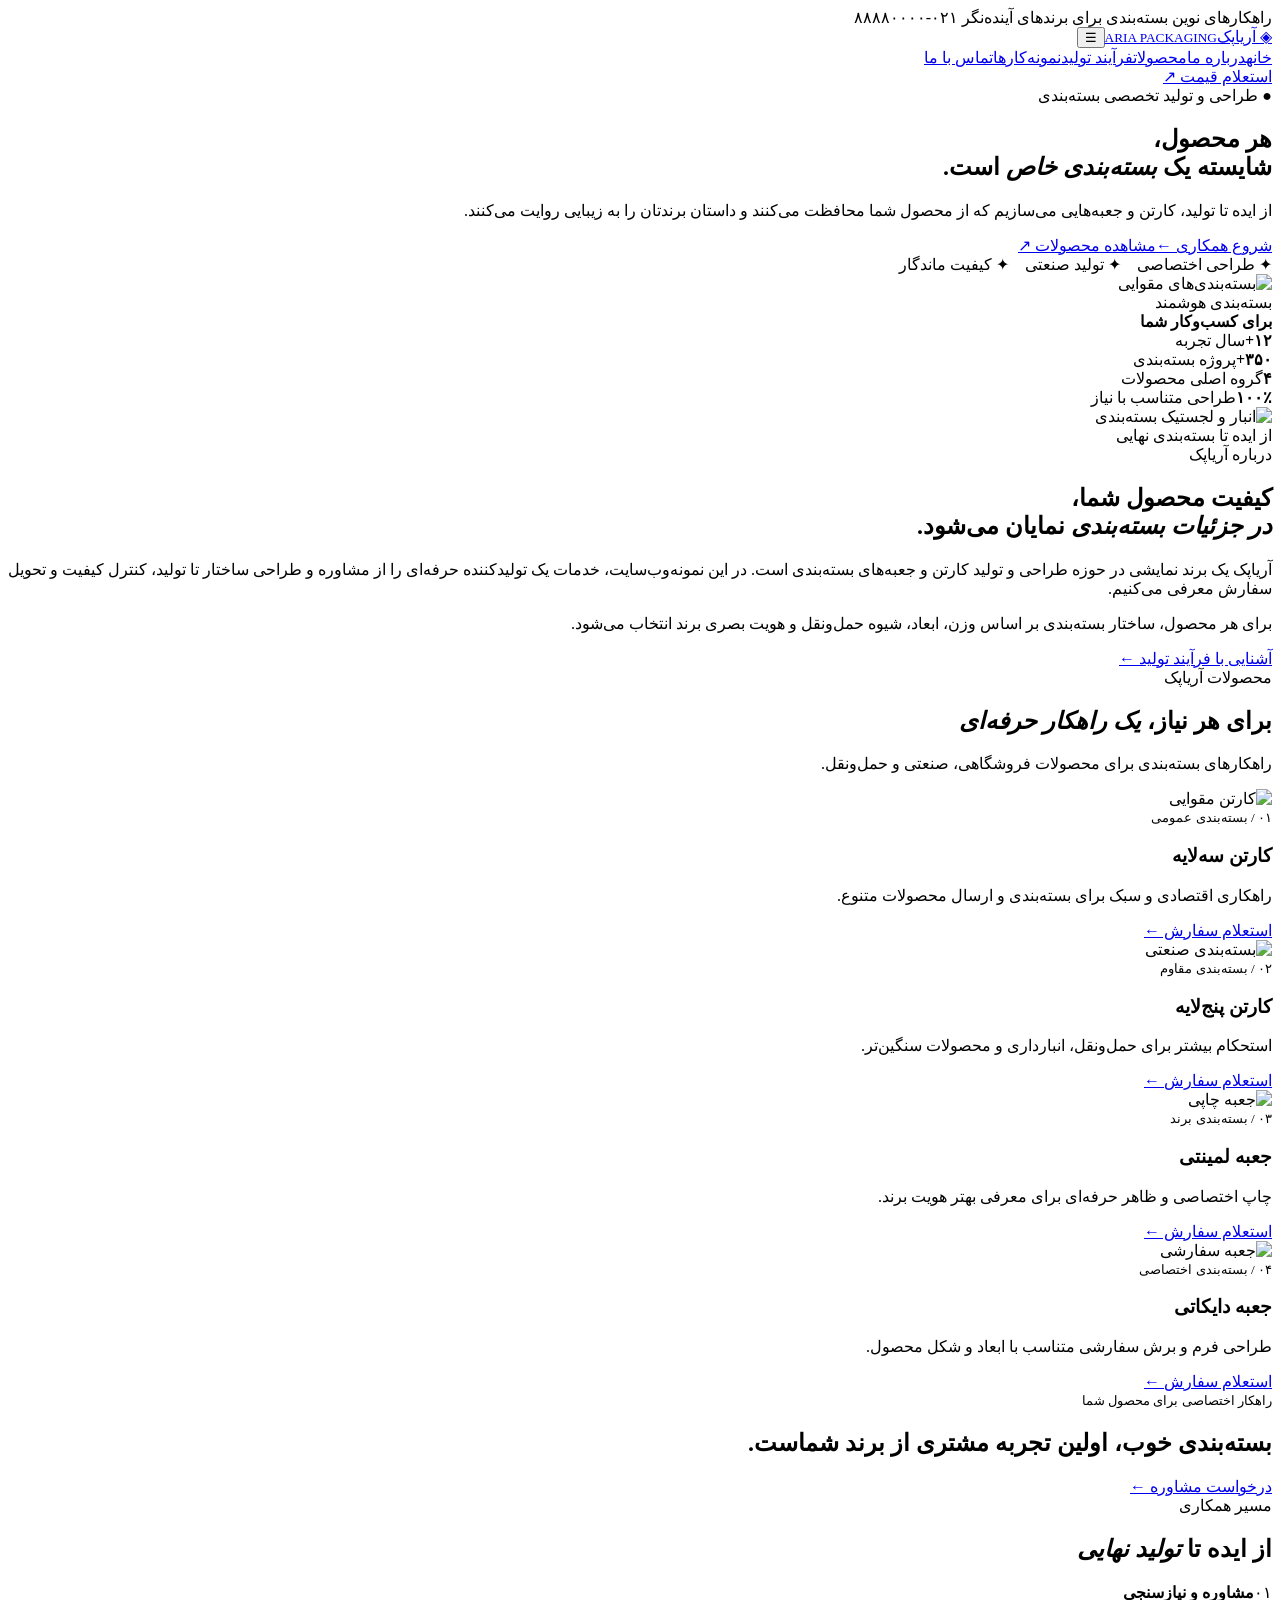
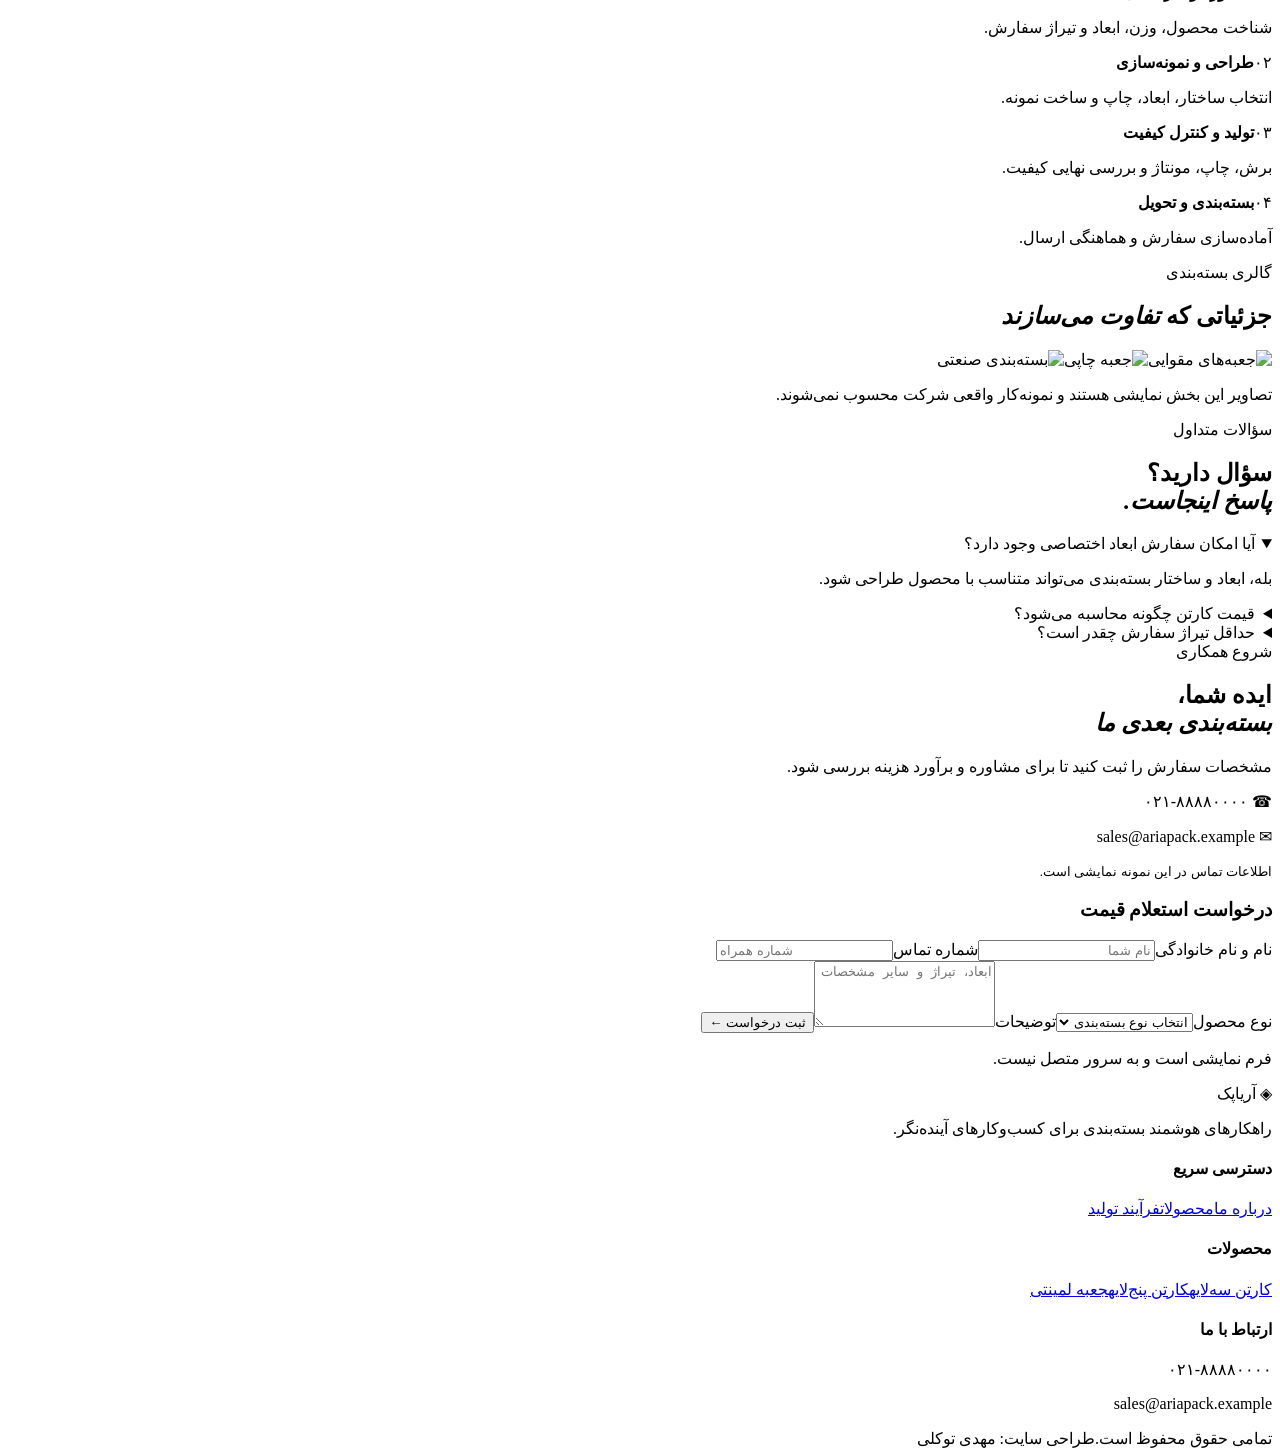
==== index.html @ 77f77447 "Add AriaPack responsive website: index.html" ====
<!doctype html><html lang="fa" dir="rtl"><head><meta charset="UTF-8"><meta name="viewport" content="width=device-width,initial-scale=1"><title>آریاپک | تولید کارتن و بسته‌بندی</title><meta name="description" content="آریاپک؛ طراحی و تولید کارتن سه‌لایه، پنج‌لایه، جعبه دایکاتی و لمینتی"><link href="https://fonts.googleapis.com/css2?family=Vazirmatn:wght@400;500;600;700;800;900&display=swap" rel="stylesheet"><link rel="stylesheet" href="style.css"></head><body><div class="top">راهکارهای نوین بسته‌بندی برای برندهای آینده‌نگر <span>۰۲۱-۸۸۸۸۰۰۰۰</span></div><header><a href="#home" class="logo"><span class="symbol">◈</span> آریا<span>پک</span><small>ARIA PACKAGING</small></a><button id="menu" aria-label="باز کردن فهرست">☰</button><nav id="nav"><a href="#home">خانه</a><a href="#about">درباره ما</a><a href="#products">محصولات</a><a href="#process">فرآیند تولید</a><a href="#portfolio">نمونه‌کارها</a><a href="#contact">تماس با ما</a></nav><a class="quote" href="#contact">استعلام قیمت ↗</a></header><main><section id="home" class="hero"><div class="hero-copy"><div class="eyebrow">● طراحی و تولید تخصصی بسته‌بندی</div><h1>هر محصول،<br>شایسته یک <em>بسته‌بندی خاص</em> است.</h1><p>از ایده تا تولید، کارتن و جعبه‌هایی می‌سازیم که از محصول شما محافظت می‌کنند و داستان برندتان را به زیبایی روایت می‌کنند.</p><div class="actions"><a class="button" href="#contact">شروع همکاری ←</a><a class="outline" href="#products">مشاهده محصولات ↗</a></div><div class="micro">✦ طراحی اختصاصی &nbsp;&nbsp; ✦ تولید صنعتی &nbsp;&nbsp; ✦ کیفیت ماندگار</div></div><div class="hero-photo"><img src="https://images.unsplash.com/photo-1607166452427-7e4477079cb9?auto=format&fit=crop&w=1400&q=85" alt="بسته‌بندی‌های مقوایی"><div class="photo-label">بسته‌بندی هوشمند<br><b>برای کسب‌وکار شما</b></div></div></section><section class="stats"><div><strong>۱۲+</strong><span>سال تجربه</span></div><div><strong>۳۵۰+</strong><span>پروژه بسته‌بندی</span></div><div><strong>۴</strong><span>گروه اصلی محصولات</span></div><div><strong>۱۰۰٪</strong><span>طراحی متناسب با نیاز</span></div></section><section class="section about" id="about"><div class="about-photo"><img src="https://images.unsplash.com/photo-1586528116311-ad8dd3c8310d?auto=format&fit=crop&w=1100&q=85" alt="انبار و لجستیک بسته‌بندی"><div class="label">از ایده تا بسته‌بندی نهایی</div></div><div><div class="eyebrow">درباره آریاپک</div><h2>کیفیت محصول شما،<br><em>در جزئیات بسته‌بندی</em> نمایان می‌شود.</h2><p>آریاپک یک برند نمایشی در حوزه طراحی و تولید کارتن و جعبه‌های بسته‌بندی است. در این نمونه‌وب‌سایت، خدمات یک تولیدکننده حرفه‌ای را از مشاوره و طراحی ساختار تا تولید، کنترل کیفیت و تحویل سفارش معرفی می‌کنیم.</p><p>برای هر محصول، ساختار بسته‌بندی بر اساس وزن، ابعاد، شیوه حمل‌ونقل و هویت بصری برند انتخاب می‌شود.</p><a class="textlink" href="#process">آشنایی با فرآیند تولید ←</a></div></section><section class="section products" id="products"><div class="section-title"><div><div class="eyebrow">محصولات آریاپک</div><h2>برای هر نیاز، <em>یک راهکار حرفه‌ای</em></h2></div><p>راهکارهای بسته‌بندی برای محصولات فروشگاهی، صنعتی و حمل‌ونقل.</p></div><div class="cards"><article><img src="https://images.unsplash.com/photo-1605600659873-d808a13e4d9a?auto=format&fit=crop&w=700&q=80" alt="کارتن مقوایی"><div class="card-body"><small>۰۱ / بسته‌بندی عمومی</small><h3>کارتن سه‌لایه</h3><p>راهکاری اقتصادی و سبک برای بسته‌بندی و ارسال محصولات متنوع.</p><a href="#contact">استعلام سفارش ←</a></div></article><article><img src="https://images.unsplash.com/photo-1617957743097-0d20aa2ea762?auto=format&fit=crop&w=700&q=80" alt="بسته‌بندی صنعتی"><div class="card-body"><small>۰۲ / بسته‌بندی مقاوم</small><h3>کارتن پنج‌لایه</h3><p>استحکام بیشتر برای حمل‌ونقل، انبارداری و محصولات سنگین‌تر.</p><a href="#contact">استعلام سفارش ←</a></div></article><article><img src="https://images.unsplash.com/photo-1607082349566-187342175e2f?auto=format&fit=crop&w=700&q=80" alt="جعبه چاپی"><div class="card-body"><small>۰۳ / بسته‌بندی برند</small><h3>جعبه لمینتی</h3><p>چاپ اختصاصی و ظاهر حرفه‌ای برای معرفی بهتر هویت برند.</p><a href="#contact">استعلام سفارش ←</a></div></article><article><img src="https://images.unsplash.com/photo-1607083206968-13611e3d76db?auto=format&fit=crop&w=700&q=80" alt="جعبه سفارشی"><div class="card-body"><small>۰۴ / بسته‌بندی اختصاصی</small><h3>جعبه دایکاتی</h3><p>طراحی فرم و برش سفارشی متناسب با ابعاد و شکل محصول.</p><a href="#contact">استعلام سفارش ←</a></div></article></div></section><section class="banner"><div><small>راهکار اختصاصی برای محصول شما</small><h2>بسته‌بندی خوب، اولین تجربه مشتری از برند شماست.</h2></div><a class="button light" href="#contact">درخواست مشاوره ←</a></section><section class="section process" id="process"><div class="eyebrow">مسیر همکاری</div><h2>از ایده تا <em>تولید نهایی</em></h2><div class="steps"><div><span>۰۱</span><b>مشاوره و نیازسنجی</b><p>شناخت محصول، وزن، ابعاد و تیراژ سفارش.</p></div><div><span>۰۲</span><b>طراحی و نمونه‌سازی</b><p>انتخاب ساختار، ابعاد، چاپ و ساخت نمونه.</p></div><div><span>۰۳</span><b>تولید و کنترل کیفیت</b><p>برش، چاپ، مونتاژ و بررسی نهایی کیفیت.</p></div><div><span>۰۴</span><b>بسته‌بندی و تحویل</b><p>آماده‌سازی سفارش و هماهنگی ارسال.</p></div></div></section><section class="section portfolio" id="portfolio"><div class="eyebrow">گالری بسته‌بندی</div><h2>جزئیاتی که <em>تفاوت می‌سازند</em></h2><div class="gallery"><img src="https://images.unsplash.com/photo-1607166452427-7e4477079cb9?auto=format&fit=crop&w=900&q=80" alt="جعبه‌های مقوایی"><img src="https://images.unsplash.com/photo-1607082349566-187342175e2f?auto=format&fit=crop&w=900&q=80" alt="جعبه چاپی"><img src="https://images.unsplash.com/photo-1586528116311-ad8dd3c8310d?auto=format&fit=crop&w=900&q=80" alt="بسته‌بندی صنعتی"></div><p class="disclaimer">تصاویر این بخش نمایشی هستند و نمونه‌کار واقعی شرکت محسوب نمی‌شوند.</p></section><section class="section faq"><div><div class="eyebrow">سؤالات متداول</div><h2>سؤال دارید؟<br><em>پاسخ اینجاست.</em></h2></div><div><details open><summary>آیا امکان سفارش ابعاد اختصاصی وجود دارد؟</summary><p>بله، ابعاد و ساختار بسته‌بندی می‌تواند متناسب با محصول طراحی شود.</p></details><details><summary>قیمت کارتن چگونه محاسبه می‌شود؟</summary><p>نوع ورق، ابعاد، تیراژ، چاپ و خدمات تکمیلی بر قیمت اثر می‌گذارند.</p></details><details><summary>حداقل تیراژ سفارش چقدر است؟</summary><p>بسته به نوع محصول و روش تولید متفاوت است و پس از بررسی اعلام می‌شود.</p></details></div></section><section class="section contact" id="contact"><div><div class="eyebrow">شروع همکاری</div><h2>ایده شما،<br><em>بسته‌بندی بعدی ما</em></h2><p>مشخصات سفارش را ثبت کنید تا برای مشاوره و برآورد هزینه بررسی شود.</p><p>☎ ۰۲۱-۸۸۸۸۰۰۰۰</p><p>✉ sales@ariapack.example</p><small>اطلاعات تماس در این نمونه نمایشی است.</small></div><form id="form"><h3>درخواست استعلام قیمت</h3><div class="fields"><label>نام و نام خانوادگی<input required placeholder="نام شما"></label><label>شماره تماس<input required type="tel" placeholder="شماره همراه"></label></div><label>نوع محصول<select><option>انتخاب نوع بسته‌بندی</option><option>کارتن سه‌لایه</option><option>کارتن پنج‌لایه</option><option>جعبه لمینتی</option><option>جعبه دایکاتی</option></select></label><label>توضیحات<textarea rows="4" placeholder="ابعاد، تیراژ و سایر مشخصات"></textarea></label><button class="button" type="submit">ثبت درخواست ←</button><p id="notice">فرم نمایشی است و به سرور متصل نیست.</p></form></section></main><footer><div class="footer-grid"><div><div class="logo">◈ آریا<span>پک</span></div><p>راهکارهای هوشمند بسته‌بندی برای کسب‌وکارهای آینده‌نگر.</p></div><div><h4>دسترسی سریع</h4><a href="#about">درباره ما</a><a href="#products">محصولات</a><a href="#process">فرآیند تولید</a></div><div><h4>محصولات</h4><a href="#products">کارتن سه‌لایه</a><a href="#products">کارتن پنج‌لایه</a><a href="#products">جعبه لمینتی</a></div><div><h4>ارتباط با ما</h4><p>۰۲۱-۸۸۸۸۰۰۰۰</p><p>sales@ariapack.example</p></div></div><div class="copyright"><span>تمامی حقوق محفوظ است.</span><span>طراحی سایت: مهدی توکلی</span></div></footer><script src="script.js"></script></body></html>
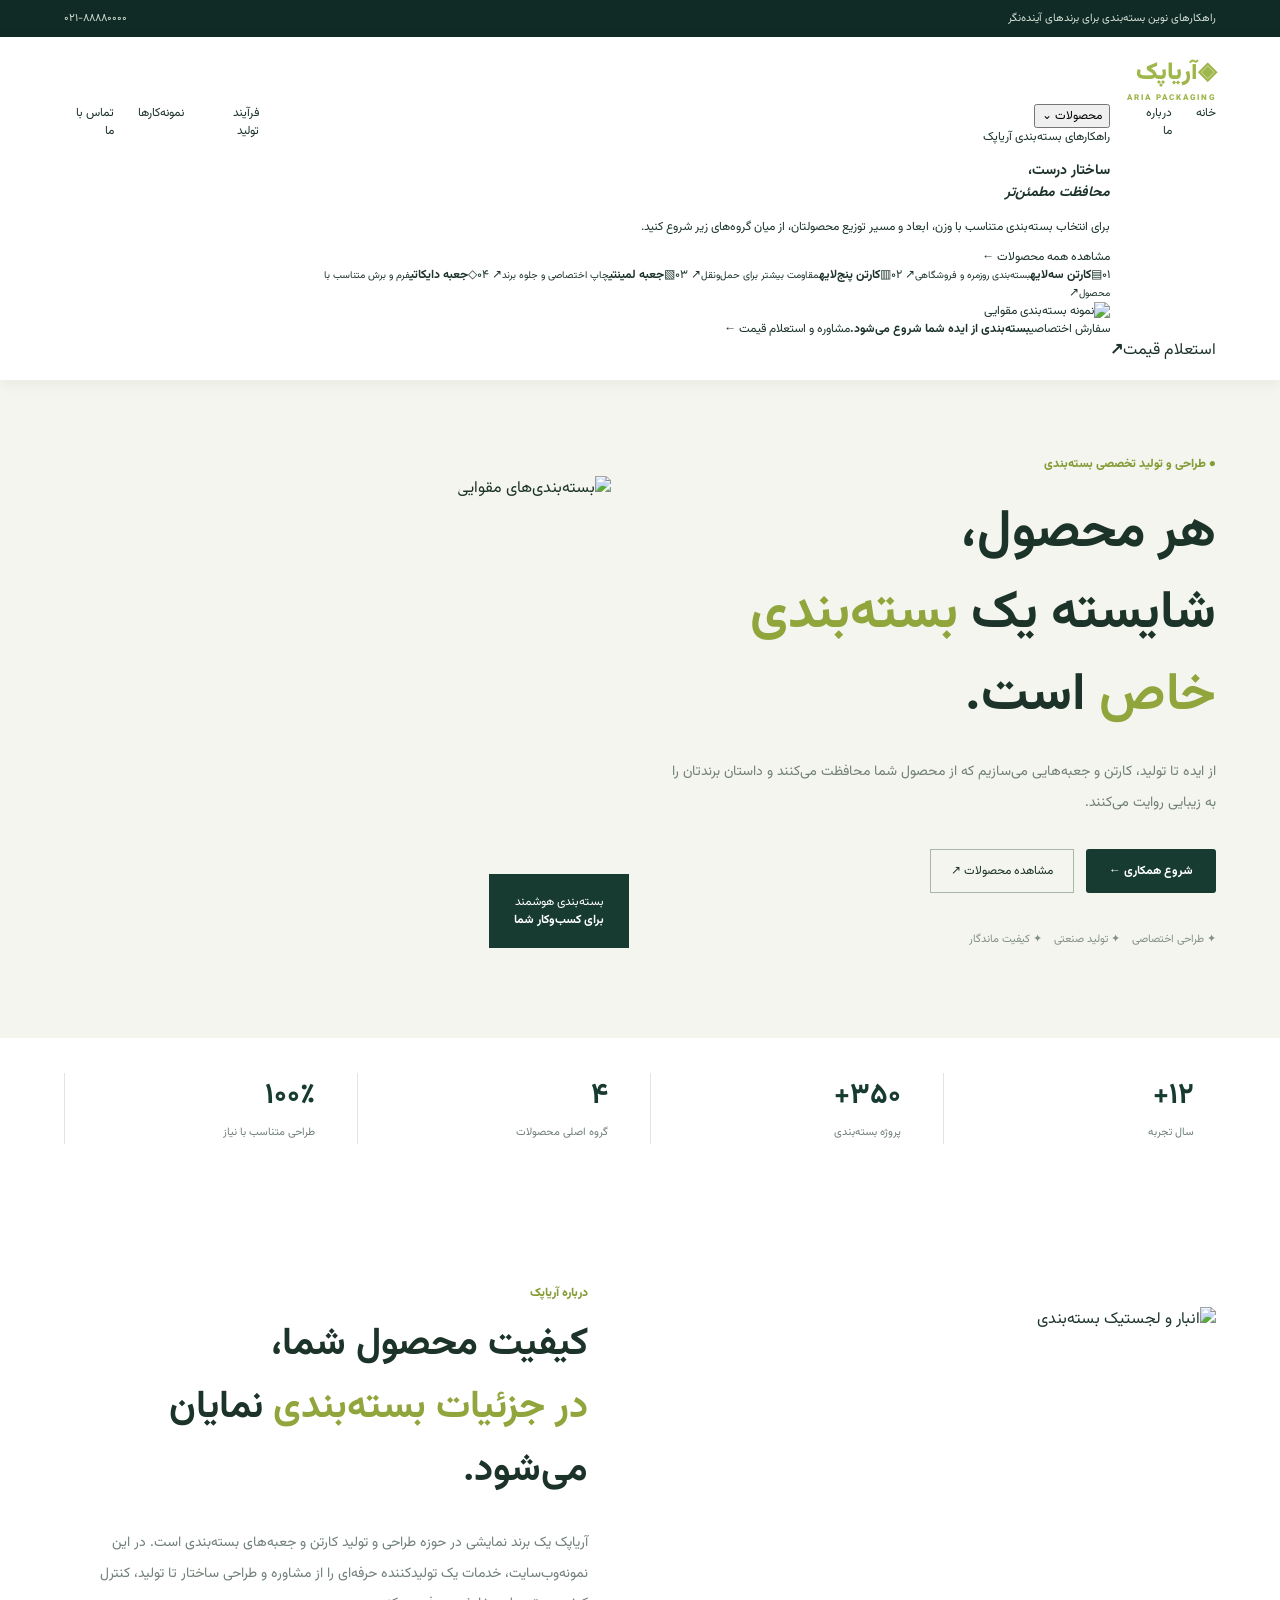
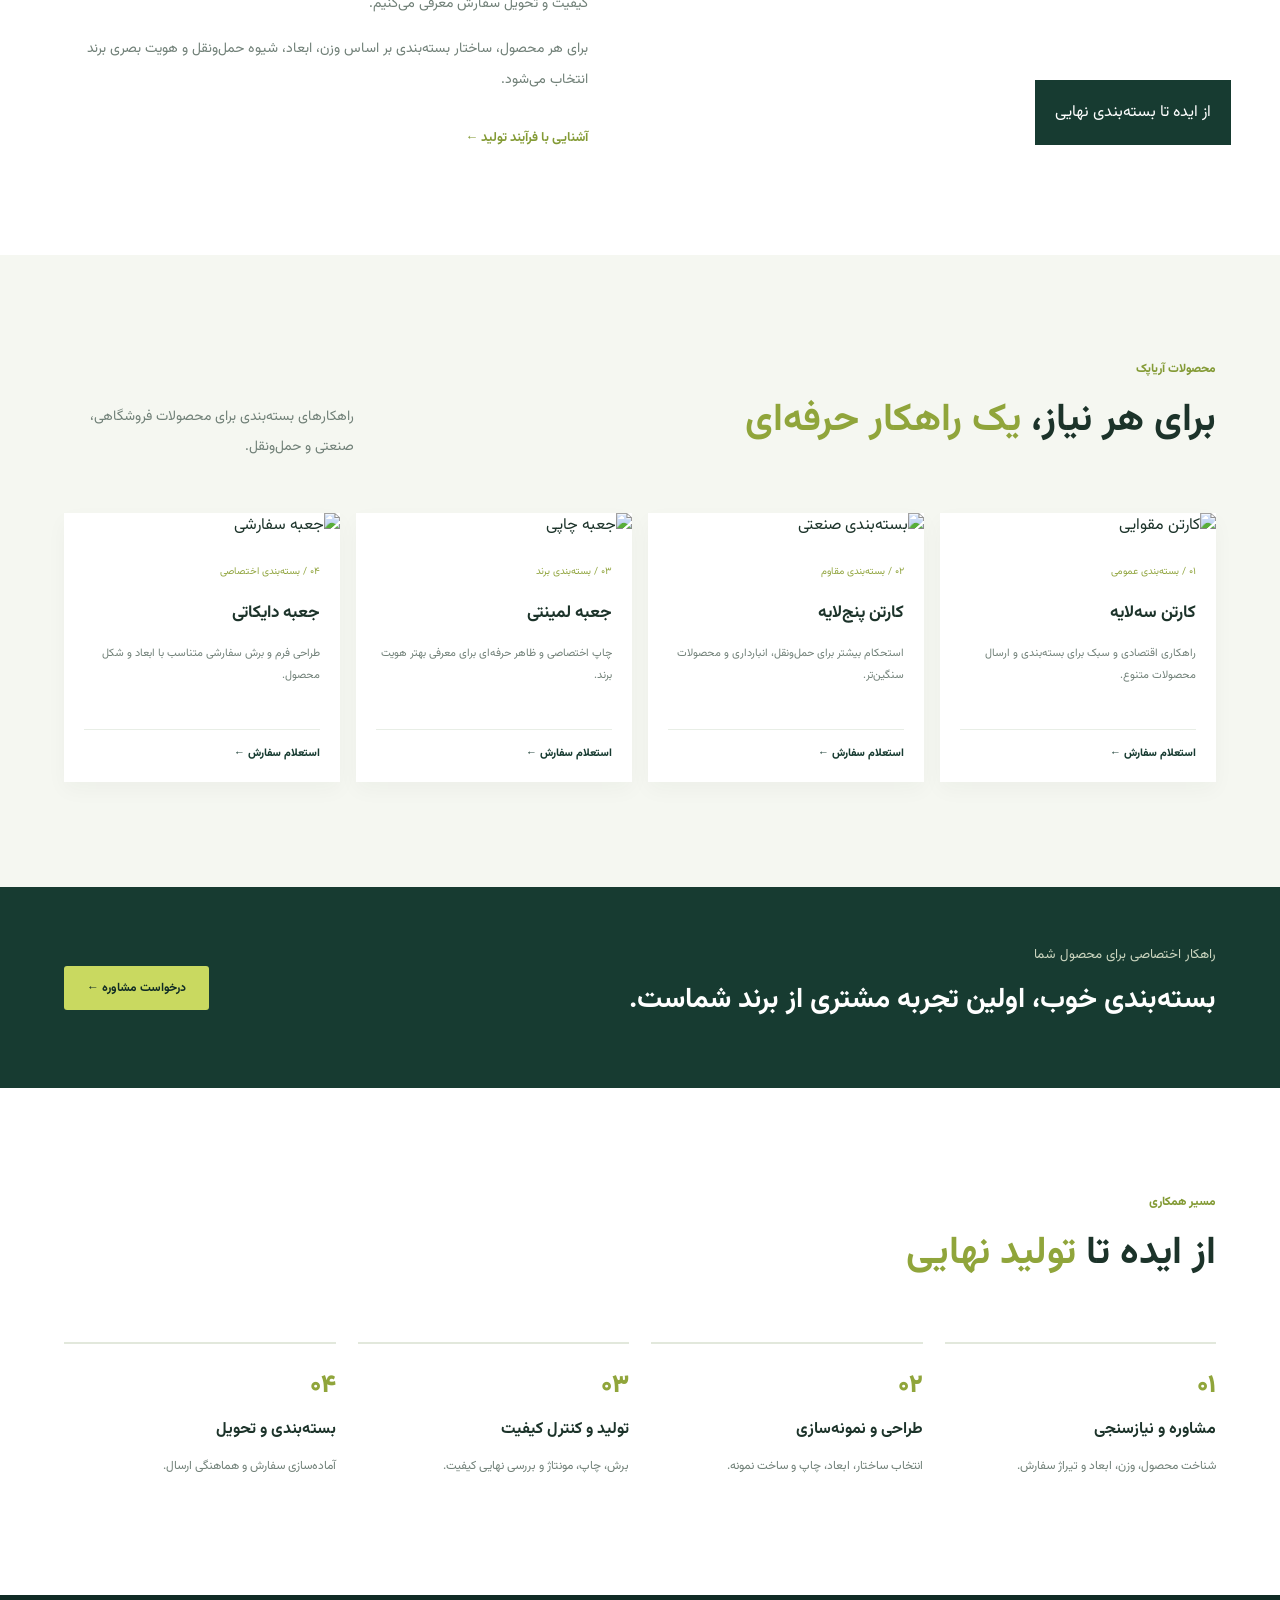
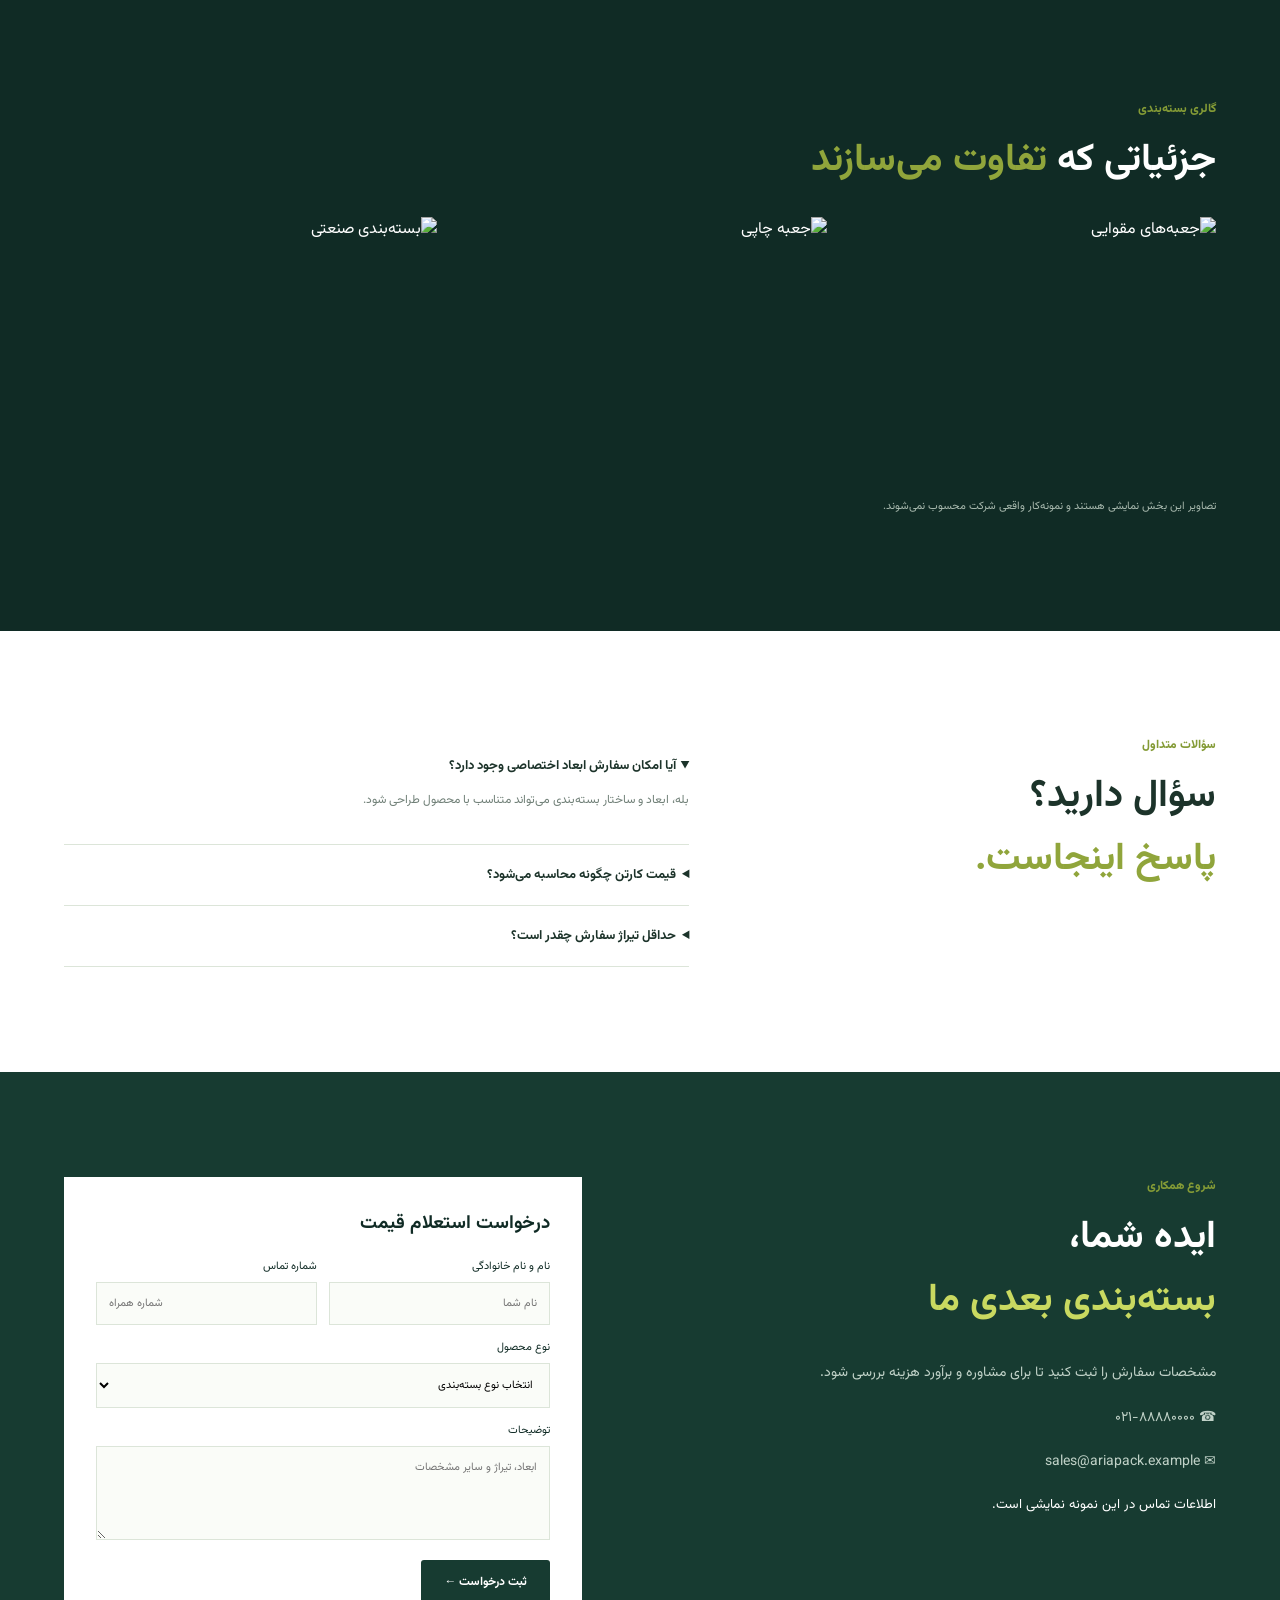
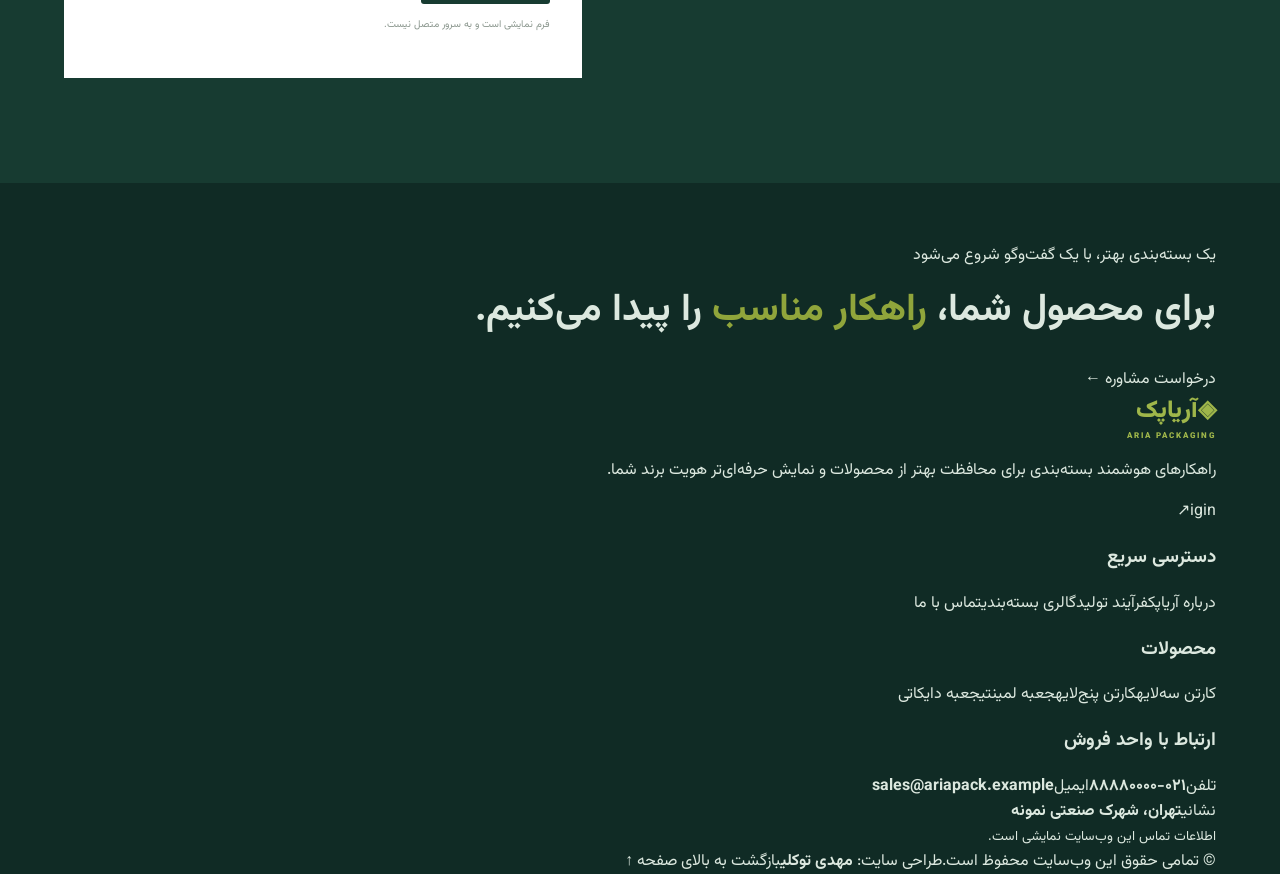
==== commit 571a5c7a: "Add responsive mega menu and branded footer" ====
--- a/index.html
+++ b/index.html
@@ -1 +1,53 @@
-<!doctype html><html lang="fa" dir="rtl"><head><meta charset="UTF-8"><meta name="viewport" content="width=device-width,initial-scale=1"><title>آریاپک | تولید کارتن و بسته‌بندی</title><meta name="description" content="آریاپک؛ طراحی و تولید کارتن سه‌لایه، پنج‌لایه، جعبه دایکاتی و لمینتی"><link href="https://fonts.googleapis.com/css2?family=Vazirmatn:wght@400;500;600;700;800;900&display=swap" rel="stylesheet"><link rel="stylesheet" href="style.css"></head><body><div class="top">راهکارهای نوین بسته‌بندی برای برندهای آینده‌نگر <span>۰۲۱-۸۸۸۸۰۰۰۰</span></div><header><a href="#home" class="logo"><span class="symbol">◈</span> آریا<span>پک</span><small>ARIA PACKAGING</small></a><button id="menu" aria-label="باز کردن فهرست">☰</button><nav id="nav"><a href="#home">خانه</a><a href="#about">درباره ما</a><a href="#products">محصولات</a><a href="#process">فرآیند تولید</a><a href="#portfolio">نمونه‌کارها</a><a href="#contact">تماس با ما</a></nav><a class="quote" href="#contact">استعلام قیمت ↗</a></header><main><section id="home" class="hero"><div class="hero-copy"><div class="eyebrow">● طراحی و تولید تخصصی بسته‌بندی</div><h1>هر محصول،<br>شایسته یک <em>بسته‌بندی خاص</em> است.</h1><p>از ایده تا تولید، کارتن و جعبه‌هایی می‌سازیم که از محصول شما محافظت می‌کنند و داستان برندتان را به زیبایی روایت می‌کنند.</p><div class="actions"><a class="button" href="#contact">شروع همکاری ←</a><a class="outline" href="#products">مشاهده محصولات ↗</a></div><div class="micro">✦ طراحی اختصاصی &nbsp;&nbsp; ✦ تولید صنعتی &nbsp;&nbsp; ✦ کیفیت ماندگار</div></div><div class="hero-photo"><img src="https://images.unsplash.com/photo-1607166452427-7e4477079cb9?auto=format&fit=crop&w=1400&q=85" alt="بسته‌بندی‌های مقوایی"><div class="photo-label">بسته‌بندی هوشمند<br><b>برای کسب‌وکار شما</b></div></div></section><section class="stats"><div><strong>۱۲+</strong><span>سال تجربه</span></div><div><strong>۳۵۰+</strong><span>پروژه بسته‌بندی</span></div><div><strong>۴</strong><span>گروه اصلی محصولات</span></div><div><strong>۱۰۰٪</strong><span>طراحی متناسب با نیاز</span></div></section><section class="section about" id="about"><div class="about-photo"><img src="https://images.unsplash.com/photo-1586528116311-ad8dd3c8310d?auto=format&fit=crop&w=1100&q=85" alt="انبار و لجستیک بسته‌بندی"><div class="label">از ایده تا بسته‌بندی نهایی</div></div><div><div class="eyebrow">درباره آریاپک</div><h2>کیفیت محصول شما،<br><em>در جزئیات بسته‌بندی</em> نمایان می‌شود.</h2><p>آریاپک یک برند نمایشی در حوزه طراحی و تولید کارتن و جعبه‌های بسته‌بندی است. در این نمونه‌وب‌سایت، خدمات یک تولیدکننده حرفه‌ای را از مشاوره و طراحی ساختار تا تولید، کنترل کیفیت و تحویل سفارش معرفی می‌کنیم.</p><p>برای هر محصول، ساختار بسته‌بندی بر اساس وزن، ابعاد، شیوه حمل‌ونقل و هویت بصری برند انتخاب می‌شود.</p><a class="textlink" href="#process">آشنایی با فرآیند تولید ←</a></div></section><section class="section products" id="products"><div class="section-title"><div><div class="eyebrow">محصولات آریاپک</div><h2>برای هر نیاز، <em>یک راهکار حرفه‌ای</em></h2></div><p>راهکارهای بسته‌بندی برای محصولات فروشگاهی، صنعتی و حمل‌ونقل.</p></div><div class="cards"><article><img src="https://images.unsplash.com/photo-1605600659873-d808a13e4d9a?auto=format&fit=crop&w=700&q=80" alt="کارتن مقوایی"><div class="card-body"><small>۰۱ / بسته‌بندی عمومی</small><h3>کارتن سه‌لایه</h3><p>راهکاری اقتصادی و سبک برای بسته‌بندی و ارسال محصولات متنوع.</p><a href="#contact">استعلام سفارش ←</a></div></article><article><img src="https://images.unsplash.com/photo-1617957743097-0d20aa2ea762?auto=format&fit=crop&w=700&q=80" alt="بسته‌بندی صنعتی"><div class="card-body"><small>۰۲ / بسته‌بندی مقاوم</small><h3>کارتن پنج‌لایه</h3><p>استحکام بیشتر برای حمل‌ونقل، انبارداری و محصولات سنگین‌تر.</p><a href="#contact">استعلام سفارش ←</a></div></article><article><img src="https://images.unsplash.com/photo-1607082349566-187342175e2f?auto=format&fit=crop&w=700&q=80" alt="جعبه چاپی"><div class="card-body"><small>۰۳ / بسته‌بندی برند</small><h3>جعبه لمینتی</h3><p>چاپ اختصاصی و ظاهر حرفه‌ای برای معرفی بهتر هویت برند.</p><a href="#contact">استعلام سفارش ←</a></div></article><article><img src="https://images.unsplash.com/photo-1607083206968-13611e3d76db?auto=format&fit=crop&w=700&q=80" alt="جعبه سفارشی"><div class="card-body"><small>۰۴ / بسته‌بندی اختصاصی</small><h3>جعبه دایکاتی</h3><p>طراحی فرم و برش سفارشی متناسب با ابعاد و شکل محصول.</p><a href="#contact">استعلام سفارش ←</a></div></article></div></section><section class="banner"><div><small>راهکار اختصاصی برای محصول شما</small><h2>بسته‌بندی خوب، اولین تجربه مشتری از برند شماست.</h2></div><a class="button light" href="#contact">درخواست مشاوره ←</a></section><section class="section process" id="process"><div class="eyebrow">مسیر همکاری</div><h2>از ایده تا <em>تولید نهایی</em></h2><div class="steps"><div><span>۰۱</span><b>مشاوره و نیازسنجی</b><p>شناخت محصول، وزن، ابعاد و تیراژ سفارش.</p></div><div><span>۰۲</span><b>طراحی و نمونه‌سازی</b><p>انتخاب ساختار، ابعاد، چاپ و ساخت نمونه.</p></div><div><span>۰۳</span><b>تولید و کنترل کیفیت</b><p>برش، چاپ، مونتاژ و بررسی نهایی کیفیت.</p></div><div><span>۰۴</span><b>بسته‌بندی و تحویل</b><p>آماده‌سازی سفارش و هماهنگی ارسال.</p></div></div></section><section class="section portfolio" id="portfolio"><div class="eyebrow">گالری بسته‌بندی</div><h2>جزئیاتی که <em>تفاوت می‌سازند</em></h2><div class="gallery"><img src="https://images.unsplash.com/photo-1607166452427-7e4477079cb9?auto=format&fit=crop&w=900&q=80" alt="جعبه‌های مقوایی"><img src="https://images.unsplash.com/photo-1607082349566-187342175e2f?auto=format&fit=crop&w=900&q=80" alt="جعبه چاپی"><img src="https://images.unsplash.com/photo-1586528116311-ad8dd3c8310d?auto=format&fit=crop&w=900&q=80" alt="بسته‌بندی صنعتی"></div><p class="disclaimer">تصاویر این بخش نمایشی هستند و نمونه‌کار واقعی شرکت محسوب نمی‌شوند.</p></section><section class="section faq"><div><div class="eyebrow">سؤالات متداول</div><h2>سؤال دارید؟<br><em>پاسخ اینجاست.</em></h2></div><div><details open><summary>آیا امکان سفارش ابعاد اختصاصی وجود دارد؟</summary><p>بله، ابعاد و ساختار بسته‌بندی می‌تواند متناسب با محصول طراحی شود.</p></details><details><summary>قیمت کارتن چگونه محاسبه می‌شود؟</summary><p>نوع ورق، ابعاد، تیراژ، چاپ و خدمات تکمیلی بر قیمت اثر می‌گذارند.</p></details><details><summary>حداقل تیراژ سفارش چقدر است؟</summary><p>بسته به نوع محصول و روش تولید متفاوت است و پس از بررسی اعلام می‌شود.</p></details></div></section><section class="section contact" id="contact"><div><div class="eyebrow">شروع همکاری</div><h2>ایده شما،<br><em>بسته‌بندی بعدی ما</em></h2><p>مشخصات سفارش را ثبت کنید تا برای مشاوره و برآورد هزینه بررسی شود.</p><p>☎ ۰۲۱-۸۸۸۸۰۰۰۰</p><p>✉ sales@ariapack.example</p><small>اطلاعات تماس در این نمونه نمایشی است.</small></div><form id="form"><h3>درخواست استعلام قیمت</h3><div class="fields"><label>نام و نام خانوادگی<input required placeholder="نام شما"></label><label>شماره تماس<input required type="tel" placeholder="شماره همراه"></label></div><label>نوع محصول<select><option>انتخاب نوع بسته‌بندی</option><option>کارتن سه‌لایه</option><option>کارتن پنج‌لایه</option><option>جعبه لمینتی</option><option>جعبه دایکاتی</option></select></label><label>توضیحات<textarea rows="4" placeholder="ابعاد، تیراژ و سایر مشخصات"></textarea></label><button class="button" type="submit">ثبت درخواست ←</button><p id="notice">فرم نمایشی است و به سرور متصل نیست.</p></form></section></main><footer><div class="footer-grid"><div><div class="logo">◈ آریا<span>پک</span></div><p>راهکارهای هوشمند بسته‌بندی برای کسب‌وکارهای آینده‌نگر.</p></div><div><h4>دسترسی سریع</h4><a href="#about">درباره ما</a><a href="#products">محصولات</a><a href="#process">فرآیند تولید</a></div><div><h4>محصولات</h4><a href="#products">کارتن سه‌لایه</a><a href="#products">کارتن پنج‌لایه</a><a href="#products">جعبه لمینتی</a></div><div><h4>ارتباط با ما</h4><p>۰۲۱-۸۸۸۸۰۰۰۰</p><p>sales@ariapack.example</p></div></div><div class="copyright"><span>تمامی حقوق محفوظ است.</span><span>طراحی سایت: مهدی توکلی</span></div></footer><script src="script.js"></script></body></html>+<!doctype html><html lang="fa" dir="rtl"><head><meta charset="UTF-8"><meta name="viewport" content="width=device-width,initial-scale=1"><title>آریاپک | تولید کارتن و بسته‌بندی</title><meta name="description" content="آریاپک؛ طراحی و تولید کارتن سه‌لایه، پنج‌لایه، جعبه دایکاتی و لمینتی"><link href="https://fonts.googleapis.com/css2?family=Vazirmatn:wght@400;500;600;700;800;900&display=swap" rel="stylesheet"><link rel="icon" type="image/svg+xml" href="favicon.svg"><link rel="stylesheet" href="style.css"></head><body><div class="top">راهکارهای نوین بسته‌بندی برای برندهای آینده‌نگر <span>۰۲۱-۸۸۸۸۰۰۰۰</span></div><header class="site-header">
+<div class="header-inner">
+<a href="#home" class="logo" aria-label="آریاپک، صفحه اصلی"><span class="logo-symbol">◈</span><span class="logo-name">آریا<span>پک</span><small>ARIA PACKAGING</small></span></a>
+<button class="mobile-menu-toggle" id="menu" aria-label="باز کردن منو" aria-expanded="false" aria-controls="primaryNav"><span></span><span></span><span></span></button>
+<nav class="main-nav" id="primaryNav" aria-label="منوی اصلی">
+<a class="nav-link" href="#home">خانه</a>
+<a class="nav-link" href="#about">درباره ما</a>
+<div class="nav-item has-mega" id="productsNav">
+<button class="nav-link nav-trigger" type="button" aria-expanded="false" aria-controls="productsMega">محصولات <span class="chevron">⌄</span></button>
+<div class="mega-menu" id="productsMega">
+<div class="mega-inner">
+<div class="mega-intro">
+<span class="mega-kicker">راهکارهای بسته‌بندی آریاپک</span>
+<h3>ساختار درست،<br><em>محافظت مطمئن‌تر</em></h3>
+<p>برای انتخاب بسته‌بندی متناسب با وزن، ابعاد و مسیر توزیع محصولتان، از میان گروه‌های زیر شروع کنید.</p>
+<a class="mega-all" href="#products">مشاهده همه محصولات <b>←</b></a>
+</div>
+<div class="mega-product-list">
+<a class="mega-product" href="#products"><span class="mega-index">۰۱</span><span class="mega-product-icon">▤</span><span class="mega-product-copy"><b>کارتن سه‌لایه</b><small>بسته‌بندی روزمره و فروشگاهی</small></span><span class="mega-arrow">↗</span></a>
+<a class="mega-product" href="#products"><span class="mega-index">۰۲</span><span class="mega-product-icon">▥</span><span class="mega-product-copy"><b>کارتن پنج‌لایه</b><small>مقاومت بیشتر برای حمل‌ونقل</small></span><span class="mega-arrow">↗</span></a>
+<a class="mega-product" href="#products"><span class="mega-index">۰۳</span><span class="mega-product-icon">▧</span><span class="mega-product-copy"><b>جعبه لمینتی</b><small>چاپ اختصاصی و جلوه برند</small></span><span class="mega-arrow">↗</span></a>
+<a class="mega-product" href="#products"><span class="mega-index">۰۴</span><span class="mega-product-icon">◇</span><span class="mega-product-copy"><b>جعبه دایکاتی</b><small>فرم و برش متناسب با محصول</small></span><span class="mega-arrow">↗</span></a>
+</div>
+<div class="mega-feature">
+<img src="https://images.unsplash.com/photo-1607166452427-7e4477079cb9?auto=format&fit=crop&w=700&q=85" alt="نمونه بسته‌بندی مقوایی">
+<div class="mega-feature-overlay"><span>سفارش اختصاصی</span><b>بسته‌بندی از ایده شما شروع می‌شود.</b><a href="#contact">مشاوره و استعلام قیمت ←</a></div>
+</div>
+</div>
+</div>
+</div>
+<a class="nav-link" href="#process">فرآیند تولید</a>
+<a class="nav-link" href="#portfolio">نمونه‌کارها</a>
+<a class="nav-link" href="#contact">تماس با ما</a>
+</nav>
+<a class="header-cta" href="#contact"><span>استعلام قیمت</span><b>↗</b></a>
+</div>
+</header><main><section id="home" class="hero"><div class="hero-copy"><div class="eyebrow">● طراحی و تولید تخصصی بسته‌بندی</div><h1>هر محصول،<br>شایسته یک <em>بسته‌بندی خاص</em> است.</h1><p>از ایده تا تولید، کارتن و جعبه‌هایی می‌سازیم که از محصول شما محافظت می‌کنند و داستان برندتان را به زیبایی روایت می‌کنند.</p><div class="actions"><a class="button" href="#contact">شروع همکاری ←</a><a class="outline" href="#products">مشاهده محصولات ↗</a></div><div class="micro">✦ طراحی اختصاصی &nbsp;&nbsp; ✦ تولید صنعتی &nbsp;&nbsp; ✦ کیفیت ماندگار</div></div><div class="hero-photo"><img src="https://images.unsplash.com/photo-1607166452427-7e4477079cb9?auto=format&fit=crop&w=1400&q=85" alt="بسته‌بندی‌های مقوایی"><div class="photo-label">بسته‌بندی هوشمند<br><b>برای کسب‌وکار شما</b></div></div></section><section class="stats"><div><strong>۱۲+</strong><span>سال تجربه</span></div><div><strong>۳۵۰+</strong><span>پروژه بسته‌بندی</span></div><div><strong>۴</strong><span>گروه اصلی محصولات</span></div><div><strong>۱۰۰٪</strong><span>طراحی متناسب با نیاز</span></div></section><section class="section about" id="about"><div class="about-photo"><img src="https://images.unsplash.com/photo-1586528116311-ad8dd3c8310d?auto=format&fit=crop&w=1100&q=85" alt="انبار و لجستیک بسته‌بندی"><div class="label">از ایده تا بسته‌بندی نهایی</div></div><div><div class="eyebrow">درباره آریاپک</div><h2>کیفیت محصول شما،<br><em>در جزئیات بسته‌بندی</em> نمایان می‌شود.</h2><p>آریاپک یک برند نمایشی در حوزه طراحی و تولید کارتن و جعبه‌های بسته‌بندی است. در این نمونه‌وب‌سایت، خدمات یک تولیدکننده حرفه‌ای را از مشاوره و طراحی ساختار تا تولید، کنترل کیفیت و تحویل سفارش معرفی می‌کنیم.</p><p>برای هر محصول، ساختار بسته‌بندی بر اساس وزن، ابعاد، شیوه حمل‌ونقل و هویت بصری برند انتخاب می‌شود.</p><a class="textlink" href="#process">آشنایی با فرآیند تولید ←</a></div></section><section class="section products" id="products"><div class="section-title"><div><div class="eyebrow">محصولات آریاپک</div><h2>برای هر نیاز، <em>یک راهکار حرفه‌ای</em></h2></div><p>راهکارهای بسته‌بندی برای محصولات فروشگاهی، صنعتی و حمل‌ونقل.</p></div><div class="cards"><article><img src="https://images.unsplash.com/photo-1605600659873-d808a13e4d9a?auto=format&fit=crop&w=700&q=80" alt="کارتن مقوایی"><div class="card-body"><small>۰۱ / بسته‌بندی عمومی</small><h3>کارتن سه‌لایه</h3><p>راهکاری اقتصادی و سبک برای بسته‌بندی و ارسال محصولات متنوع.</p><a href="#contact">استعلام سفارش ←</a></div></article><article><img src="https://images.unsplash.com/photo-1617957743097-0d20aa2ea762?auto=format&fit=crop&w=700&q=80" alt="بسته‌بندی صنعتی"><div class="card-body"><small>۰۲ / بسته‌بندی مقاوم</small><h3>کارتن پنج‌لایه</h3><p>استحکام بیشتر برای حمل‌ونقل، انبارداری و محصولات سنگین‌تر.</p><a href="#contact">استعلام سفارش ←</a></div></article><article><img src="https://images.unsplash.com/photo-1607082349566-187342175e2f?auto=format&fit=crop&w=700&q=80" alt="جعبه چاپی"><div class="card-body"><small>۰۳ / بسته‌بندی برند</small><h3>جعبه لمینتی</h3><p>چاپ اختصاصی و ظاهر حرفه‌ای برای معرفی بهتر هویت برند.</p><a href="#contact">استعلام سفارش ←</a></div></article><article><img src="https://images.unsplash.com/photo-1607083206968-13611e3d76db?auto=format&fit=crop&w=700&q=80" alt="جعبه سفارشی"><div class="card-body"><small>۰۴ / بسته‌بندی اختصاصی</small><h3>جعبه دایکاتی</h3><p>طراحی فرم و برش سفارشی متناسب با ابعاد و شکل محصول.</p><a href="#contact">استعلام سفارش ←</a></div></article></div></section><section class="banner"><div><small>راهکار اختصاصی برای محصول شما</small><h2>بسته‌بندی خوب، اولین تجربه مشتری از برند شماست.</h2></div><a class="button light" href="#contact">درخواست مشاوره ←</a></section><section class="section process" id="process"><div class="eyebrow">مسیر همکاری</div><h2>از ایده تا <em>تولید نهایی</em></h2><div class="steps"><div><span>۰۱</span><b>مشاوره و نیازسنجی</b><p>شناخت محصول، وزن، ابعاد و تیراژ سفارش.</p></div><div><span>۰۲</span><b>طراحی و نمونه‌سازی</b><p>انتخاب ساختار، ابعاد، چاپ و ساخت نمونه.</p></div><div><span>۰۳</span><b>تولید و کنترل کیفیت</b><p>برش، چاپ، مونتاژ و بررسی نهایی کیفیت.</p></div><div><span>۰۴</span><b>بسته‌بندی و تحویل</b><p>آماده‌سازی سفارش و هماهنگی ارسال.</p></div></div></section><section class="section portfolio" id="portfolio"><div class="eyebrow">گالری بسته‌بندی</div><h2>جزئیاتی که <em>تفاوت می‌سازند</em></h2><div class="gallery"><img src="https://images.unsplash.com/photo-1607166452427-7e4477079cb9?auto=format&fit=crop&w=900&q=80" alt="جعبه‌های مقوایی"><img src="https://images.unsplash.com/photo-1607082349566-187342175e2f?auto=format&fit=crop&w=900&q=80" alt="جعبه چاپی"><img src="https://images.unsplash.com/photo-1586528116311-ad8dd3c8310d?auto=format&fit=crop&w=900&q=80" alt="بسته‌بندی صنعتی"></div><p class="disclaimer">تصاویر این بخش نمایشی هستند و نمونه‌کار واقعی شرکت محسوب نمی‌شوند.</p></section><section class="section faq"><div><div class="eyebrow">سؤالات متداول</div><h2>سؤال دارید؟<br><em>پاسخ اینجاست.</em></h2></div><div><details open><summary>آیا امکان سفارش ابعاد اختصاصی وجود دارد؟</summary><p>بله، ابعاد و ساختار بسته‌بندی می‌تواند متناسب با محصول طراحی شود.</p></details><details><summary>قیمت کارتن چگونه محاسبه می‌شود؟</summary><p>نوع ورق، ابعاد، تیراژ، چاپ و خدمات تکمیلی بر قیمت اثر می‌گذارند.</p></details><details><summary>حداقل تیراژ سفارش چقدر است؟</summary><p>بسته به نوع محصول و روش تولید متفاوت است و پس از بررسی اعلام می‌شود.</p></details></div></section><section class="section contact" id="contact"><div><div class="eyebrow">شروع همکاری</div><h2>ایده شما،<br><em>بسته‌بندی بعدی ما</em></h2><p>مشخصات سفارش را ثبت کنید تا برای مشاوره و برآورد هزینه بررسی شود.</p><p>☎ ۰۲۱-۸۸۸۸۰۰۰۰</p><p>✉ sales@ariapack.example</p><small>اطلاعات تماس در این نمونه نمایشی است.</small></div><form id="form"><h3>درخواست استعلام قیمت</h3><div class="fields"><label>نام و نام خانوادگی<input required placeholder="نام شما"></label><label>شماره تماس<input required type="tel" placeholder="شماره همراه"></label></div><label>نوع محصول<select><option>انتخاب نوع بسته‌بندی</option><option>کارتن سه‌لایه</option><option>کارتن پنج‌لایه</option><option>جعبه لمینتی</option><option>جعبه دایکاتی</option></select></label><label>توضیحات<textarea rows="4" placeholder="ابعاد، تیراژ و سایر مشخصات"></textarea></label><button class="button" type="submit">ثبت درخواست ←</button><p id="notice">فرم نمایشی است و به سرور متصل نیست.</p></form></section></main><footer class="site-footer">
+<div class="footer-cta">
+<div><span class="footer-cta-kicker">یک بسته‌بندی بهتر، با یک گفت‌وگو شروع می‌شود</span><h2>برای محصول شما، <em>راهکار مناسب</em> را پیدا می‌کنیم.</h2></div>
+<a href="#contact" class="footer-cta-button">درخواست مشاوره <b>←</b></a>
+</div>
+<div class="footer-main">
+<div class="footer-brand-block">
+<a href="#home" class="logo footer-logo"><span class="logo-symbol">◈</span><span class="logo-name">آریا<span>پک</span><small>ARIA PACKAGING</small></span></a>
+<p>راهکارهای هوشمند بسته‌بندی برای محافظت بهتر از محصولات و نمایش حرفه‌ای‌تر هویت برند شما.</p>
+<div class="footer-socials" aria-label="شبکه‌های اجتماعی"><a href="#contact" aria-label="اینستاگرام">ig</a><a href="#contact" aria-label="لینکدین">in</a><a href="#contact" aria-label="ارتباط">↗</a></div>
+</div>
+<div class="footer-column"><h3>دسترسی سریع</h3><a href="#about">درباره آریاپک</a><a href="#process">فرآیند تولید</a><a href="#portfolio">گالری بسته‌بندی</a><a href="#contact">تماس با ما</a></div>
+<div class="footer-column"><h3>محصولات</h3><a href="#products">کارتن سه‌لایه</a><a href="#products">کارتن پنج‌لایه</a><a href="#products">جعبه لمینتی</a><a href="#products">جعبه دایکاتی</a></div>
+<div class="footer-column footer-contact"><h3>ارتباط با واحد فروش</h3><a href="tel:+982188880000"><span>تلفن</span><b>۰۲۱-۸۸۸۸۰۰۰۰</b></a><a href="mailto:sales@ariapack.example"><span>ایمیل</span><b>sales@ariapack.example</b></a><div class="footer-address"><span>نشانی</span><b>تهران، شهرک صنعتی نمونه</b></div><small>اطلاعات تماس این وب‌سایت نمایشی است.</small></div>
+</div>
+<div class="footer-bottom"><span>© تمامی حقوق این وب‌سایت محفوظ است.</span><span>طراحی سایت: <b>مهدی توکلی</b></span><a href="#home">بازگشت به بالای صفحه ↑</a></div>
+</footer><script src="script.js"></script></body></html>
--- a/style.css
+++ b/style.css
@@ -0,0 +1 @@
+:root{--dark:#173b31;--deep:#102b25;--accent:#c9d960;--cream:#f4f5ee;--muted:#718078}*{box-sizing:border-box}html{scroll-behavior:smooth}body{margin:0;color:#1c332a;font-family:Vazirmatn,sans-serif}a{text-decoration:none;color:inherit}button,input,textarea,select{font:inherit}.top{background:var(--deep);color:#d4dfd6;padding:10px 5%;font-size:11px;display:flex;justify-content:space-between}header{position:sticky;top:0;z-index:9;background:#fff;display:flex;align-items:center;justify-content:space-between;padding:17px 5%;box-shadow:0 2px 15px #112e2010}.logo{font-size:24px;font-weight:900;white-space:nowrap}.logo span{color:#9fb64a}.logo small{display:block;font-size:8px;letter-spacing:2px}.symbol{color:var(--dark)}nav{display:flex;gap:24px;font-size:12px}nav a:hover{color:#90a63e}.quote,.button{background:var(--dark);color:#fff;padding:13px 23px;border:0;border-radius:3px;display:inline-block;font-size:12px;font-weight:700;cursor:pointer}#menu{display:none}.hero{background:var(--cream);display:grid;grid-template-columns:1fr 1fr;gap:5%;align-items:center;padding:75px 5% 90px;min-height:580px}.eyebrow{color:#849b36;font-size:12px;font-weight:800}.hero h1{font-size:clamp(35px,4.1vw,62px);line-height:1.55;margin:20px 0}.hero em,h2 em{font-style:normal;color:#90a53b}.hero p,.about p,.section-title p,.contact p{color:var(--muted);line-height:2.2;font-size:14px}.actions{display:flex;gap:12px;align-items:center;margin-top:30px}.outline{padding:12px 20px;border:1px solid #aab7a8;font-size:12px}.micro{font-size:11px;color:#839183;margin-top:38px}.hero-photo{height:450px;position:relative}.hero-photo img{width:100%;height:100%;object-fit:cover;border-radius:80px 3px 3px 3px}.photo-label{position:absolute;bottom:-22px;right:-18px;background:var(--dark);color:white;padding:19px 25px;font-size:12px}.stats{display:grid;grid-template-columns:repeat(4,1fr);padding:35px 5%;gap:20px}.stats div{border-left:1px solid #e0e6dc;padding:0 22px}.stats strong{display:block;font-size:29px;color:var(--dark)}.stats span{font-size:11px;color:var(--muted)}.section{padding:105px 5%}h2{font-size:clamp(27px,3vw,41px);line-height:1.65;margin:12px 0 24px}.about{display:grid;grid-template-columns:1fr 1fr;gap:9%;align-items:center}.about-photo{position:relative;height:420px}.about-photo img{width:100%;height:100%;object-fit:cover}.about-photo .label{position:absolute;bottom:-18px;right:-15px;background:var(--dark);color:white;padding:20px}.textlink{display:inline-block;margin-top:18px;color:#849b36;font-weight:700;font-size:13px}.products{background:#f5f7f1}.section-title{display:flex;justify-content:space-between;align-items:end;gap:25px;margin-bottom:36px}.section-title p{max-width:290px}.cards{display:grid;grid-template-columns:repeat(4,1fr);gap:16px}.cards article{background:#fff;box-shadow:0 8px 20px #12302009;transition:.3s}.cards article:hover{transform:translateY(-7px)}.cards img{width:100%;height:190px;object-fit:cover}.card-body{padding:20px}.card-body small{color:#91a53f;font-size:10px}.card-body h3{font-size:17px}.card-body p{font-size:11px;color:var(--muted);line-height:2;min-height:75px}.card-body a{display:block;border-top:1px solid #e8eee6;padding-top:15px;font-size:11px;color:var(--dark);font-weight:800}.banner{background:var(--dark);color:white;padding:55px 5%;display:flex;justify-content:space-between;align-items:center;gap:30px}.banner small{color:#cbd5bf}.banner h2{max-width:650px;font-size:28px;margin:10px 0}.button.light{background:var(--accent);color:var(--deep)}.steps{display:grid;grid-template-columns:repeat(4,1fr);gap:22px;margin-top:55px}.steps>div{border-top:2px solid #e2e8dc;padding-top:22px}.steps span{display:block;color:#90a53b;font-size:25px;font-weight:900;margin-bottom:12px}.steps b{font-size:16px}.steps p{font-size:12px;line-height:2;color:var(--muted)}.portfolio{background:var(--deep);color:#fff}.gallery{display:grid;grid-template-columns:repeat(3,1fr);gap:16px}.gallery img{width:100%;height:270px;object-fit:cover}.disclaimer{color:#a8b9ae;font-size:11px}.faq{display:grid;grid-template-columns:1fr 1.4fr;gap:80px}.faq details{border-bottom:1px solid #dce5d9;padding:20px 0}.faq summary{cursor:pointer;font-weight:700;font-size:13px}.faq details p{font-size:12px;color:var(--muted);line-height:2}.contact{background:var(--dark);color:white;display:grid;grid-template-columns:1fr 1fr;gap:10%}.contact h2 em{color:var(--accent)}.contact p{color:#c1d2c8}.contact form{background:#fff;color:var(--deep);padding:32px}.contact form h3{margin:0 0 20px}.contact label{font-size:11px;display:block;margin-bottom:14px}.contact input,.contact textarea,.contact select{width:100%;border:1px solid #dce5d9;background:#fafcf8;padding:12px;margin-top:7px;outline:none}.fields{display:grid;grid-template-columns:1fr 1fr;gap:12px}.contact #notice{color:#8b978e;font-size:10px}footer{background:var(--deep);color:#dce8df;padding:60px 5% 0}.footer-grid{display:grid;grid-template-columns:1.5fr repeat(3,1fr);gap:40px}.footer-grid p,.footer-grid a{display:block;color:#9bafa2;font-size:11px;line-height:2.1}.footer-grid h4{font-size:13px}.copyright{border-top:1px solid #365247;margin-top:45px;padding:20px 0;display:flex;justify-content:space-between;font-size:10px;color:#9aafa2}@media(max-width:900px){nav{gap:12px}.cards{grid-template-columns:repeat(2,1fr)}.about{gap:5%}.section{padding:75px 5%}}@media(max-width:680px){.top{font-size:9px}.top span{display:none}header{padding:14px 5%}.logo{font-size:21px}#menu{display:block;border:0;background:transparent;font-size:25px;color:var(--dark)}nav{display:none;position:absolute;top:65px;right:0;left:0;background:white;padding:15px 6%;box-shadow:0 12px 25px #0002;flex-direction:column;gap:0}nav.open{display:flex}nav a{padding:12px;border-bottom:1px solid #e5ebe3}.quote{display:none}.hero{grid-template-columns:1fr;padding:45px 5% 55px;gap:30px}.hero h1{font-size:36px}.hero-photo{height:285px}.stats{grid-template-columns:repeat(2,1fr)}.stats div:nth-child(even){border:0}.section{padding:65px 5%}.about,.faq,.contact{grid-template-columns:1fr;gap:35px}.about-photo{height:280px}.section-title{display:block}.cards{gap:10px}.cards img{height:135px}.card-body{padding:13px}.card-body h3{font-size:14px}.card-body p{font-size:10px;min-height:95px}.banner{display:block}.banner h2{font-size:24px}.steps{grid-template-columns:repeat(2,1fr);gap:25px 12px}.gallery{grid-template-columns:1fr 1fr;gap:10px}.gallery img{height:180px}.gallery img:first-child{grid-column:1/-1;height:230px}.fields{grid-template-columns:1fr;gap:0}.footer-grid{grid-template-columns:1fr 1fr;gap:22px}.footer-grid>div:first-child{grid-column:1/-1}.copyright{gap:10px;flex-wrap:wrap}}
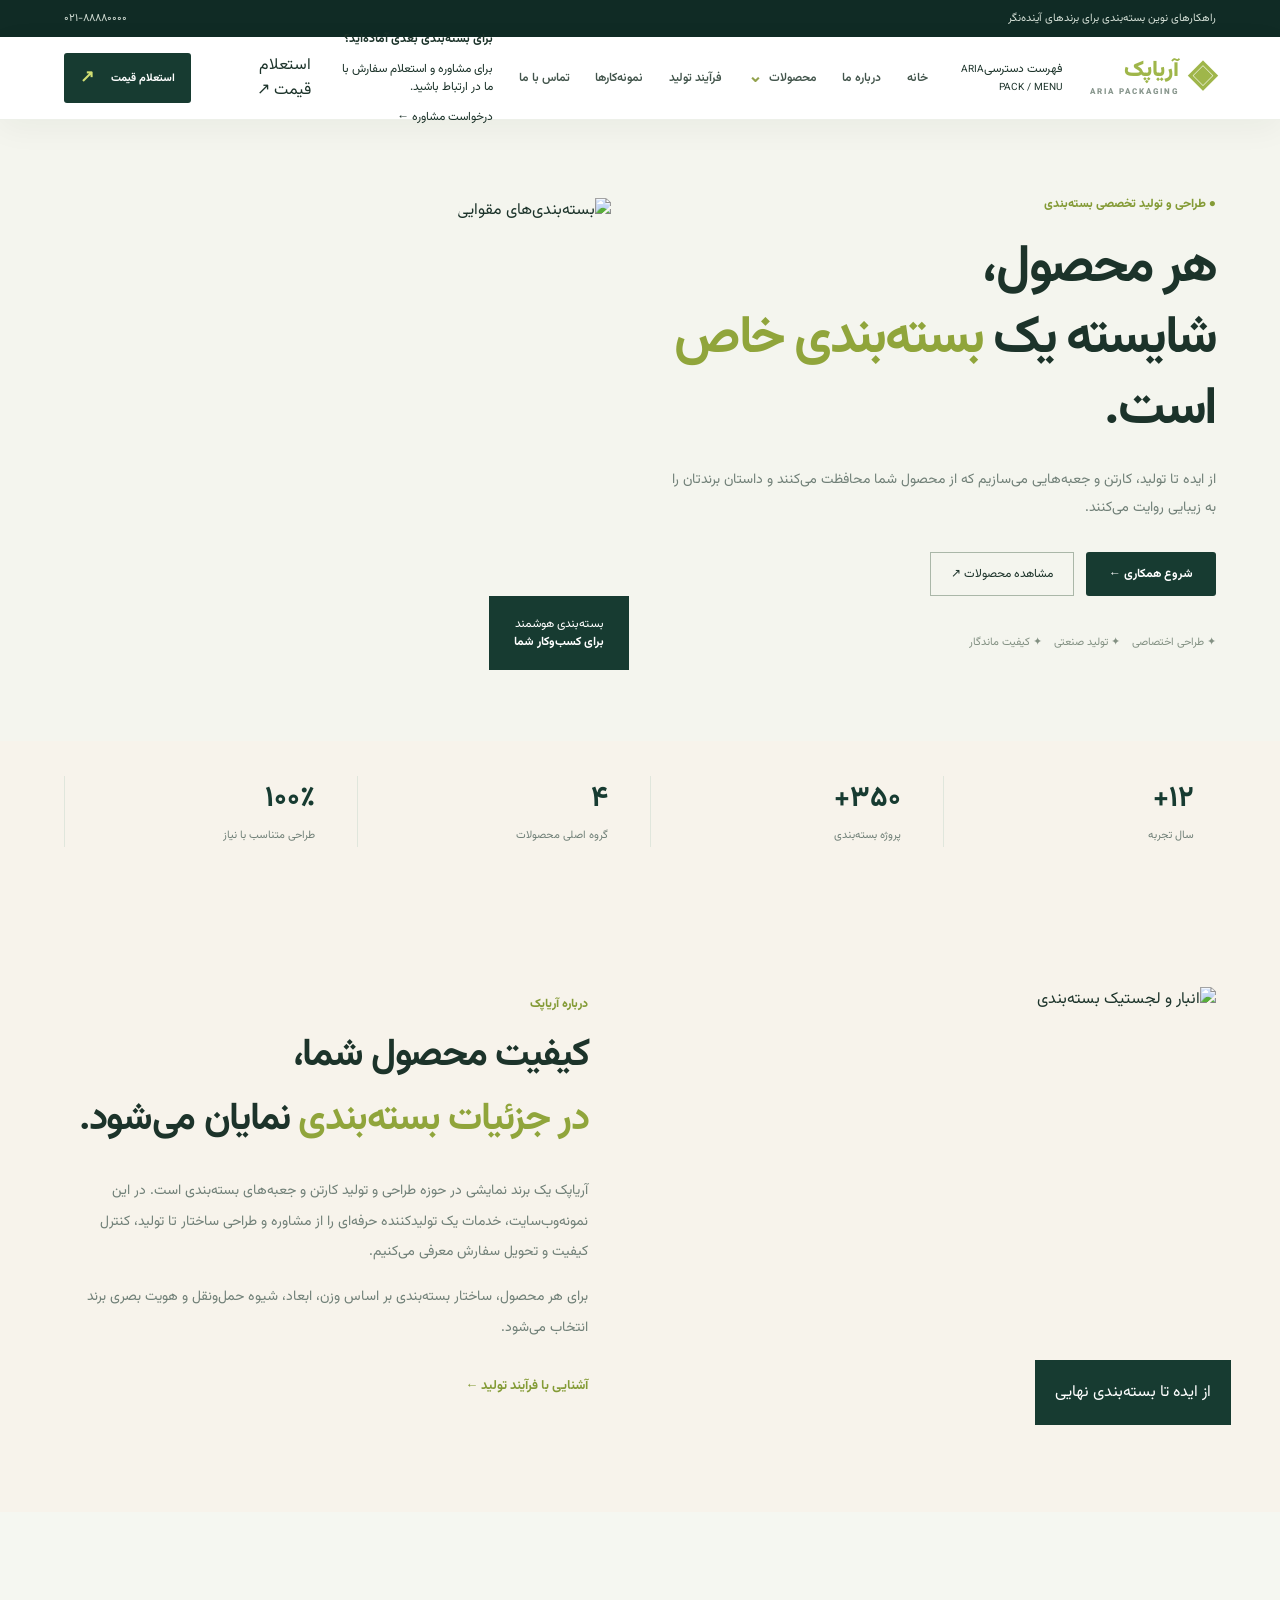
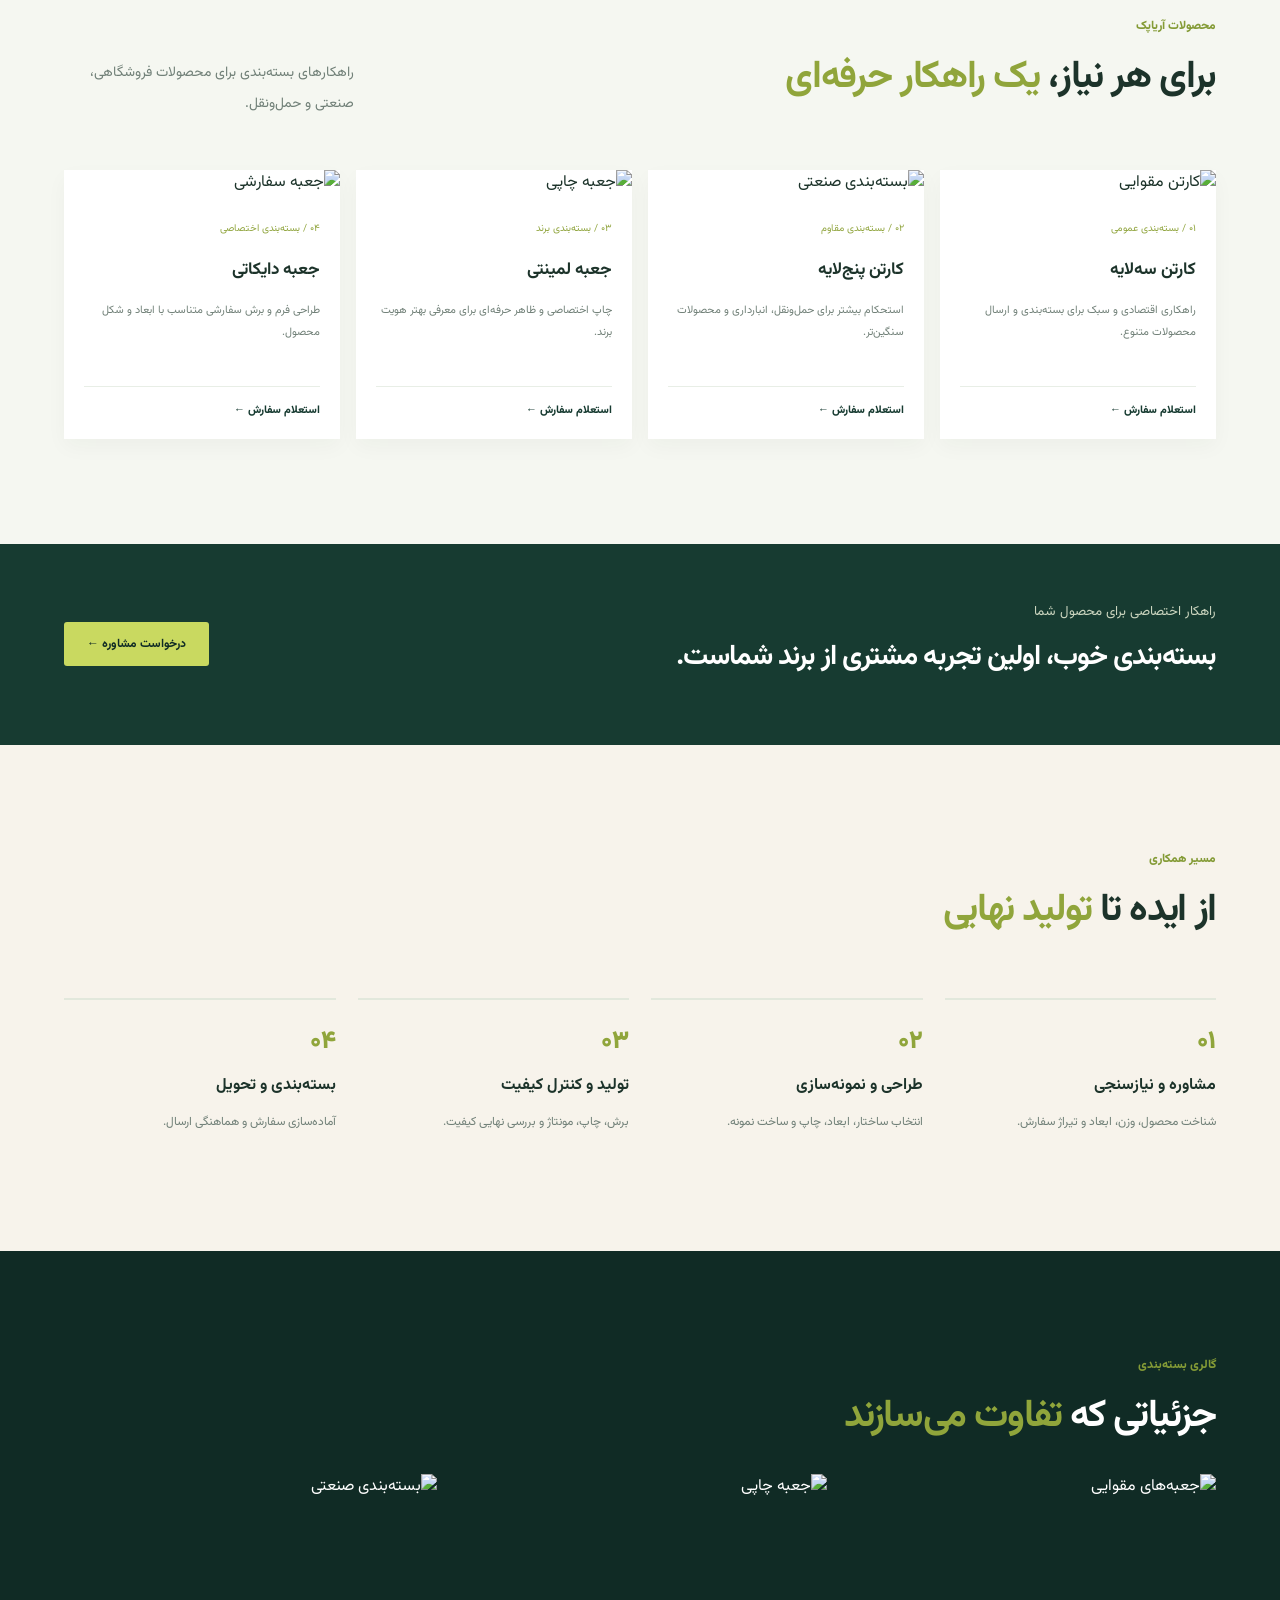
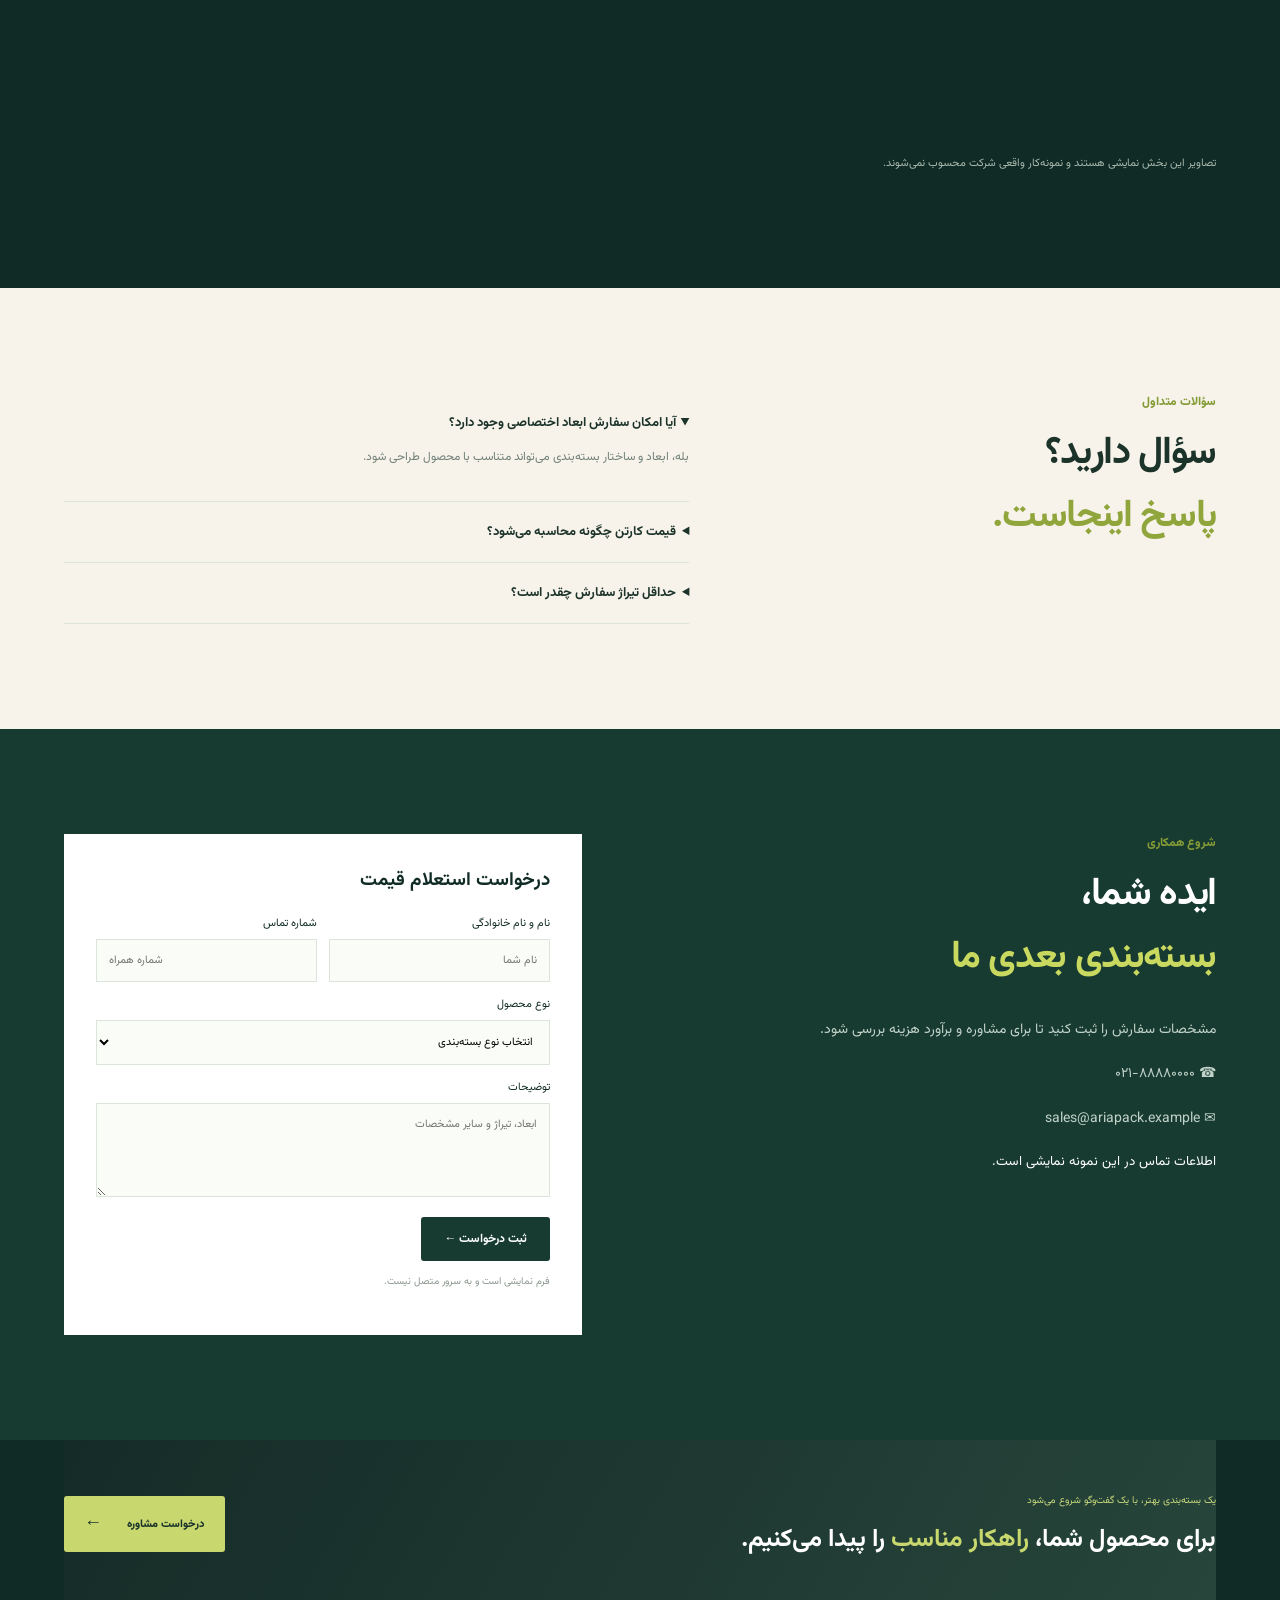
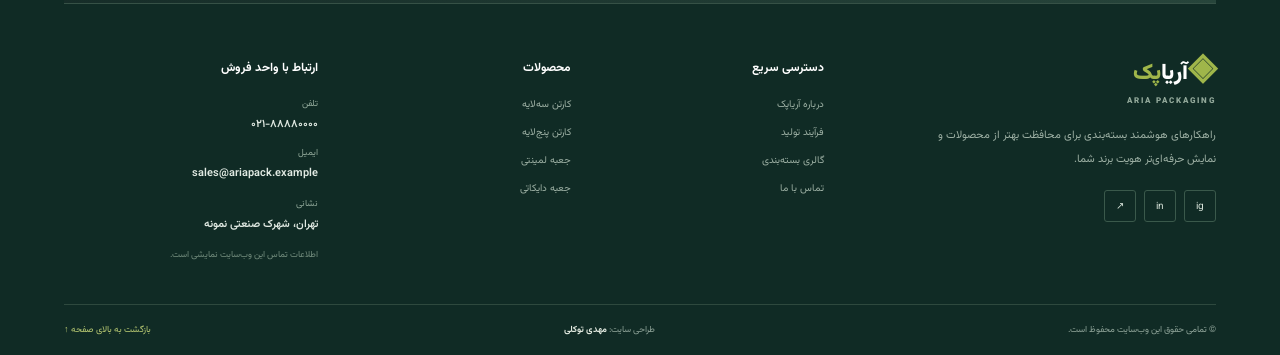
==== commit cadc53ac: "Introduce distinct desktop and mobile header markup" ====
--- a/index.html
+++ b/index.html
@@ -1,8 +1,8 @@
 <!doctype html><html lang="fa" dir="rtl"><head><meta charset="UTF-8"><meta name="viewport" content="width=device-width,initial-scale=1"><title>آریاپک | تولید کارتن و بسته‌بندی</title><meta name="description" content="آریاپک؛ طراحی و تولید کارتن سه‌لایه، پنج‌لایه، جعبه دایکاتی و لمینتی"><link href="https://fonts.googleapis.com/css2?family=Vazirmatn:wght@400;500;600;700;800;900&display=swap" rel="stylesheet"><link rel="icon" type="image/svg+xml" href="favicon.svg"><link rel="stylesheet" href="style.css"></head><body><div class="top">راهکارهای نوین بسته‌بندی برای برندهای آینده‌نگر <span>۰۲۱-۸۸۸۸۰۰۰۰</span></div><header class="site-header">
-<div class="header-inner">
+<div class="header-inner"><div class="header-brand-group">
 <a href="#home" class="logo" aria-label="آریاپک، صفحه اصلی"><span class="logo-symbol">◈</span><span class="logo-name">آریا<span>پک</span><small>ARIA PACKAGING</small></span></a>
-<button class="mobile-menu-toggle" id="menu" aria-label="باز کردن منو" aria-expanded="false" aria-controls="primaryNav"><span></span><span></span><span></span></button>
-<nav class="main-nav" id="primaryNav" aria-label="منوی اصلی">
+</div><button class="mobile-menu-toggle" id="menu" aria-label="باز کردن منو" aria-expanded="false" aria-controls="primaryNav"><span></span><span></span><span></span></button>
+<nav class="main-nav" id="primaryNav" aria-label="منوی اصلی"><div class="mobile-nav-heading"><span>فهرست دسترسی</span><small>ARIA PACK / MENU</small></div>
 <a class="nav-link" href="#home">خانه</a>
 <a class="nav-link" href="#about">درباره ما</a>
 <div class="nav-item has-mega" id="productsNav">
@@ -31,8 +31,8 @@
 <a class="nav-link" href="#process">فرآیند تولید</a>
 <a class="nav-link" href="#portfolio">نمونه‌کارها</a>
 <a class="nav-link" href="#contact">تماس با ما</a>
-</nav>
-<a class="header-cta" href="#contact"><span>استعلام قیمت</span><b>↗</b></a>
+<div class="mobile-nav-footer"><strong>برای بسته‌بندی بعدی آماده‌اید؟</strong><p>برای مشاوره و استعلام سفارش با ما در ارتباط باشید.</p><a href="#contact">درخواست مشاوره <span>←</span></a></div></nav>
+<a class="mobile-quote" href="#contact" aria-label="استعلام قیمت">استعلام قیمت <span>↗</span></a><a class="header-cta" href="#contact"><span>استعلام قیمت</span><b>↗</b></a>
 </div>
 </header><main><section id="home" class="hero"><div class="hero-copy"><div class="eyebrow">● طراحی و تولید تخصصی بسته‌بندی</div><h1>هر محصول،<br>شایسته یک <em>بسته‌بندی خاص</em> است.</h1><p>از ایده تا تولید، کارتن و جعبه‌هایی می‌سازیم که از محصول شما محافظت می‌کنند و داستان برندتان را به زیبایی روایت می‌کنند.</p><div class="actions"><a class="button" href="#contact">شروع همکاری ←</a><a class="outline" href="#products">مشاهده محصولات ↗</a></div><div class="micro">✦ طراحی اختصاصی &nbsp;&nbsp; ✦ تولید صنعتی &nbsp;&nbsp; ✦ کیفیت ماندگار</div></div><div class="hero-photo"><img src="https://images.unsplash.com/photo-1607166452427-7e4477079cb9?auto=format&fit=crop&w=1400&q=85" alt="بسته‌بندی‌های مقوایی"><div class="photo-label">بسته‌بندی هوشمند<br><b>برای کسب‌وکار شما</b></div></div></section><section class="stats"><div><strong>۱۲+</strong><span>سال تجربه</span></div><div><strong>۳۵۰+</strong><span>پروژه بسته‌بندی</span></div><div><strong>۴</strong><span>گروه اصلی محصولات</span></div><div><strong>۱۰۰٪</strong><span>طراحی متناسب با نیاز</span></div></section><section class="section about" id="about"><div class="about-photo"><img src="https://images.unsplash.com/photo-1586528116311-ad8dd3c8310d?auto=format&fit=crop&w=1100&q=85" alt="انبار و لجستیک بسته‌بندی"><div class="label">از ایده تا بسته‌بندی نهایی</div></div><div><div class="eyebrow">درباره آریاپک</div><h2>کیفیت محصول شما،<br><em>در جزئیات بسته‌بندی</em> نمایان می‌شود.</h2><p>آریاپک یک برند نمایشی در حوزه طراحی و تولید کارتن و جعبه‌های بسته‌بندی است. در این نمونه‌وب‌سایت، خدمات یک تولیدکننده حرفه‌ای را از مشاوره و طراحی ساختار تا تولید، کنترل کیفیت و تحویل سفارش معرفی می‌کنیم.</p><p>برای هر محصول، ساختار بسته‌بندی بر اساس وزن، ابعاد، شیوه حمل‌ونقل و هویت بصری برند انتخاب می‌شود.</p><a class="textlink" href="#process">آشنایی با فرآیند تولید ←</a></div></section><section class="section products" id="products"><div class="section-title"><div><div class="eyebrow">محصولات آریاپک</div><h2>برای هر نیاز، <em>یک راهکار حرفه‌ای</em></h2></div><p>راهکارهای بسته‌بندی برای محصولات فروشگاهی، صنعتی و حمل‌ونقل.</p></div><div class="cards"><article><img src="https://images.unsplash.com/photo-1605600659873-d808a13e4d9a?auto=format&fit=crop&w=700&q=80" alt="کارتن مقوایی"><div class="card-body"><small>۰۱ / بسته‌بندی عمومی</small><h3>کارتن سه‌لایه</h3><p>راهکاری اقتصادی و سبک برای بسته‌بندی و ارسال محصولات متنوع.</p><a href="#contact">استعلام سفارش ←</a></div></article><article><img src="https://images.unsplash.com/photo-1617957743097-0d20aa2ea762?auto=format&fit=crop&w=700&q=80" alt="بسته‌بندی صنعتی"><div class="card-body"><small>۰۲ / بسته‌بندی مقاوم</small><h3>کارتن پنج‌لایه</h3><p>استحکام بیشتر برای حمل‌ونقل، انبارداری و محصولات سنگین‌تر.</p><a href="#contact">استعلام سفارش ←</a></div></article><article><img src="https://images.unsplash.com/photo-1607082349566-187342175e2f?auto=format&fit=crop&w=700&q=80" alt="جعبه چاپی"><div class="card-body"><small>۰۳ / بسته‌بندی برند</small><h3>جعبه لمینتی</h3><p>چاپ اختصاصی و ظاهر حرفه‌ای برای معرفی بهتر هویت برند.</p><a href="#contact">استعلام سفارش ←</a></div></article><article><img src="https://images.unsplash.com/photo-1607083206968-13611e3d76db?auto=format&fit=crop&w=700&q=80" alt="جعبه سفارشی"><div class="card-body"><small>۰۴ / بسته‌بندی اختصاصی</small><h3>جعبه دایکاتی</h3><p>طراحی فرم و برش سفارشی متناسب با ابعاد و شکل محصول.</p><a href="#contact">استعلام سفارش ←</a></div></article></div></section><section class="banner"><div><small>راهکار اختصاصی برای محصول شما</small><h2>بسته‌بندی خوب، اولین تجربه مشتری از برند شماست.</h2></div><a class="button light" href="#contact">درخواست مشاوره ←</a></section><section class="section process" id="process"><div class="eyebrow">مسیر همکاری</div><h2>از ایده تا <em>تولید نهایی</em></h2><div class="steps"><div><span>۰۱</span><b>مشاوره و نیازسنجی</b><p>شناخت محصول، وزن، ابعاد و تیراژ سفارش.</p></div><div><span>۰۲</span><b>طراحی و نمونه‌سازی</b><p>انتخاب ساختار، ابعاد، چاپ و ساخت نمونه.</p></div><div><span>۰۳</span><b>تولید و کنترل کیفیت</b><p>برش، چاپ، مونتاژ و بررسی نهایی کیفیت.</p></div><div><span>۰۴</span><b>بسته‌بندی و تحویل</b><p>آماده‌سازی سفارش و هماهنگی ارسال.</p></div></div></section><section class="section portfolio" id="portfolio"><div class="eyebrow">گالری بسته‌بندی</div><h2>جزئیاتی که <em>تفاوت می‌سازند</em></h2><div class="gallery"><img src="https://images.unsplash.com/photo-1607166452427-7e4477079cb9?auto=format&fit=crop&w=900&q=80" alt="جعبه‌های مقوایی"><img src="https://images.unsplash.com/photo-1607082349566-187342175e2f?auto=format&fit=crop&w=900&q=80" alt="جعبه چاپی"><img src="https://images.unsplash.com/photo-1586528116311-ad8dd3c8310d?auto=format&fit=crop&w=900&q=80" alt="بسته‌بندی صنعتی"></div><p class="disclaimer">تصاویر این بخش نمایشی هستند و نمونه‌کار واقعی شرکت محسوب نمی‌شوند.</p></section><section class="section faq"><div><div class="eyebrow">سؤالات متداول</div><h2>سؤال دارید؟<br><em>پاسخ اینجاست.</em></h2></div><div><details open><summary>آیا امکان سفارش ابعاد اختصاصی وجود دارد؟</summary><p>بله، ابعاد و ساختار بسته‌بندی می‌تواند متناسب با محصول طراحی شود.</p></details><details><summary>قیمت کارتن چگونه محاسبه می‌شود؟</summary><p>نوع ورق، ابعاد، تیراژ، چاپ و خدمات تکمیلی بر قیمت اثر می‌گذارند.</p></details><details><summary>حداقل تیراژ سفارش چقدر است؟</summary><p>بسته به نوع محصول و روش تولید متفاوت است و پس از بررسی اعلام می‌شود.</p></details></div></section><section class="section contact" id="contact"><div><div class="eyebrow">شروع همکاری</div><h2>ایده شما،<br><em>بسته‌بندی بعدی ما</em></h2><p>مشخصات سفارش را ثبت کنید تا برای مشاوره و برآورد هزینه بررسی شود.</p><p>☎ ۰۲۱-۸۸۸۸۰۰۰۰</p><p>✉ sales@ariapack.example</p><small>اطلاعات تماس در این نمونه نمایشی است.</small></div><form id="form"><h3>درخواست استعلام قیمت</h3><div class="fields"><label>نام و نام خانوادگی<input required placeholder="نام شما"></label><label>شماره تماس<input required type="tel" placeholder="شماره همراه"></label></div><label>نوع محصول<select><option>انتخاب نوع بسته‌بندی</option><option>کارتن سه‌لایه</option><option>کارتن پنج‌لایه</option><option>جعبه لمینتی</option><option>جعبه دایکاتی</option></select></label><label>توضیحات<textarea rows="4" placeholder="ابعاد، تیراژ و سایر مشخصات"></textarea></label><button class="button" type="submit">ثبت درخواست ←</button><p id="notice">فرم نمایشی است و به سرور متصل نیست.</p></form></section></main><footer class="site-footer">
 <div class="footer-cta">
--- a/style.css
+++ b/style.css
@@ -1 +1,162 @@
-:root{--dark:#173b31;--deep:#102b25;--accent:#c9d960;--cream:#f4f5ee;--muted:#718078}*{box-sizing:border-box}html{scroll-behavior:smooth}body{margin:0;color:#1c332a;font-family:Vazirmatn,sans-serif}a{text-decoration:none;color:inherit}button,input,textarea,select{font:inherit}.top{background:var(--deep);color:#d4dfd6;padding:10px 5%;font-size:11px;display:flex;justify-content:space-between}header{position:sticky;top:0;z-index:9;background:#fff;display:flex;align-items:center;justify-content:space-between;padding:17px 5%;box-shadow:0 2px 15px #112e2010}.logo{font-size:24px;font-weight:900;white-space:nowrap}.logo span{color:#9fb64a}.logo small{display:block;font-size:8px;letter-spacing:2px}.symbol{color:var(--dark)}nav{display:flex;gap:24px;font-size:12px}nav a:hover{color:#90a63e}.quote,.button{background:var(--dark);color:#fff;padding:13px 23px;border:0;border-radius:3px;display:inline-block;font-size:12px;font-weight:700;cursor:pointer}#menu{display:none}.hero{background:var(--cream);display:grid;grid-template-columns:1fr 1fr;gap:5%;align-items:center;padding:75px 5% 90px;min-height:580px}.eyebrow{color:#849b36;font-size:12px;font-weight:800}.hero h1{font-size:clamp(35px,4.1vw,62px);line-height:1.55;margin:20px 0}.hero em,h2 em{font-style:normal;color:#90a53b}.hero p,.about p,.section-title p,.contact p{color:var(--muted);line-height:2.2;font-size:14px}.actions{display:flex;gap:12px;align-items:center;margin-top:30px}.outline{padding:12px 20px;border:1px solid #aab7a8;font-size:12px}.micro{font-size:11px;color:#839183;margin-top:38px}.hero-photo{height:450px;position:relative}.hero-photo img{width:100%;height:100%;object-fit:cover;border-radius:80px 3px 3px 3px}.photo-label{position:absolute;bottom:-22px;right:-18px;background:var(--dark);color:white;padding:19px 25px;font-size:12px}.stats{display:grid;grid-template-columns:repeat(4,1fr);padding:35px 5%;gap:20px}.stats div{border-left:1px solid #e0e6dc;padding:0 22px}.stats strong{display:block;font-size:29px;color:var(--dark)}.stats span{font-size:11px;color:var(--muted)}.section{padding:105px 5%}h2{font-size:clamp(27px,3vw,41px);line-height:1.65;margin:12px 0 24px}.about{display:grid;grid-template-columns:1fr 1fr;gap:9%;align-items:center}.about-photo{position:relative;height:420px}.about-photo img{width:100%;height:100%;object-fit:cover}.about-photo .label{position:absolute;bottom:-18px;right:-15px;background:var(--dark);color:white;padding:20px}.textlink{display:inline-block;margin-top:18px;color:#849b36;font-weight:700;font-size:13px}.products{background:#f5f7f1}.section-title{display:flex;justify-content:space-between;align-items:end;gap:25px;margin-bottom:36px}.section-title p{max-width:290px}.cards{display:grid;grid-template-columns:repeat(4,1fr);gap:16px}.cards article{background:#fff;box-shadow:0 8px 20px #12302009;transition:.3s}.cards article:hover{transform:translateY(-7px)}.cards img{width:100%;height:190px;object-fit:cover}.card-body{padding:20px}.card-body small{color:#91a53f;font-size:10px}.card-body h3{font-size:17px}.card-body p{font-size:11px;color:var(--muted);line-height:2;min-height:75px}.card-body a{display:block;border-top:1px solid #e8eee6;padding-top:15px;font-size:11px;color:var(--dark);font-weight:800}.banner{background:var(--dark);color:white;padding:55px 5%;display:flex;justify-content:space-between;align-items:center;gap:30px}.banner small{color:#cbd5bf}.banner h2{max-width:650px;font-size:28px;margin:10px 0}.button.light{background:var(--accent);color:var(--deep)}.steps{display:grid;grid-template-columns:repeat(4,1fr);gap:22px;margin-top:55px}.steps>div{border-top:2px solid #e2e8dc;padding-top:22px}.steps span{display:block;color:#90a53b;font-size:25px;font-weight:900;margin-bottom:12px}.steps b{font-size:16px}.steps p{font-size:12px;line-height:2;color:var(--muted)}.portfolio{background:var(--deep);color:#fff}.gallery{display:grid;grid-template-columns:repeat(3,1fr);gap:16px}.gallery img{width:100%;height:270px;object-fit:cover}.disclaimer{color:#a8b9ae;font-size:11px}.faq{display:grid;grid-template-columns:1fr 1.4fr;gap:80px}.faq details{border-bottom:1px solid #dce5d9;padding:20px 0}.faq summary{cursor:pointer;font-weight:700;font-size:13px}.faq details p{font-size:12px;color:var(--muted);line-height:2}.contact{background:var(--dark);color:white;display:grid;grid-template-columns:1fr 1fr;gap:10%}.contact h2 em{color:var(--accent)}.contact p{color:#c1d2c8}.contact form{background:#fff;color:var(--deep);padding:32px}.contact form h3{margin:0 0 20px}.contact label{font-size:11px;display:block;margin-bottom:14px}.contact input,.contact textarea,.contact select{width:100%;border:1px solid #dce5d9;background:#fafcf8;padding:12px;margin-top:7px;outline:none}.fields{display:grid;grid-template-columns:1fr 1fr;gap:12px}.contact #notice{color:#8b978e;font-size:10px}footer{background:var(--deep);color:#dce8df;padding:60px 5% 0}.footer-grid{display:grid;grid-template-columns:1.5fr repeat(3,1fr);gap:40px}.footer-grid p,.footer-grid a{display:block;color:#9bafa2;font-size:11px;line-height:2.1}.footer-grid h4{font-size:13px}.copyright{border-top:1px solid #365247;margin-top:45px;padding:20px 0;display:flex;justify-content:space-between;font-size:10px;color:#9aafa2}@media(max-width:900px){nav{gap:12px}.cards{grid-template-columns:repeat(2,1fr)}.about{gap:5%}.section{padding:75px 5%}}@media(max-width:680px){.top{font-size:9px}.top span{display:none}header{padding:14px 5%}.logo{font-size:21px}#menu{display:block;border:0;background:transparent;font-size:25px;color:var(--dark)}nav{display:none;position:absolute;top:65px;right:0;left:0;background:white;padding:15px 6%;box-shadow:0 12px 25px #0002;flex-direction:column;gap:0}nav.open{display:flex}nav a{padding:12px;border-bottom:1px solid #e5ebe3}.quote{display:none}.hero{grid-template-columns:1fr;padding:45px 5% 55px;gap:30px}.hero h1{font-size:36px}.hero-photo{height:285px}.stats{grid-template-columns:repeat(2,1fr)}.stats div:nth-child(even){border:0}.section{padding:65px 5%}.about,.faq,.contact{grid-template-columns:1fr;gap:35px}.about-photo{height:280px}.section-title{display:block}.cards{gap:10px}.cards img{height:135px}.card-body{padding:13px}.card-body h3{font-size:14px}.card-body p{font-size:10px;min-height:95px}.banner{display:block}.banner h2{font-size:24px}.steps{grid-template-columns:repeat(2,1fr);gap:25px 12px}.gallery{grid-template-columns:1fr 1fr;gap:10px}.gallery img{height:180px}.gallery img:first-child{grid-column:1/-1;height:230px}.fields{grid-template-columns:1fr;gap:0}.footer-grid{grid-template-columns:1fr 1fr;gap:22px}.footer-grid>div:first-child{grid-column:1/-1}.copyright{gap:10px;flex-wrap:wrap}}+:root{--dark:#173b31;--deep:#102b25;--accent:#c9d960;--cream:#f4f5ee;--muted:#718078}*{box-sizing:border-box}html{scroll-behavior:smooth}body{margin:0;color:#1c332a;font-family:Vazirmatn,sans-serif}a{text-decoration:none;color:inherit}button,input,textarea,select{font:inherit}.top{background:var(--deep);color:#d4dfd6;padding:10px 5%;font-size:11px;display:flex;justify-content:space-between}header{position:sticky;top:0;z-index:9;background:#fff;display:flex;align-items:center;justify-content:space-between;padding:17px 5%;box-shadow:0 2px 15px #112e2010}.logo{font-size:24px;font-weight:900;white-space:nowrap}.logo span{color:#9fb64a}.logo small{display:block;font-size:8px;letter-spacing:2px}.symbol{color:var(--dark)}nav{display:flex;gap:24px;font-size:12px}nav a:hover{color:#90a63e}.quote,.button{background:var(--dark);color:#fff;padding:13px 23px;border:0;border-radius:3px;display:inline-block;font-size:12px;font-weight:700;cursor:pointer}#menu{display:none}.hero{background:var(--cream);display:grid;grid-template-columns:1fr 1fr;gap:5%;align-items:center;padding:75px 5% 90px;min-height:580px}.eyebrow{color:#849b36;font-size:12px;font-weight:800}.hero h1{font-size:clamp(35px,4.1vw,62px);line-height:1.55;margin:20px 0}.hero em,h2 em{font-style:normal;color:#90a53b}.hero p,.about p,.section-title p,.contact p{color:var(--muted);line-height:2.2;font-size:14px}.actions{display:flex;gap:12px;align-items:center;margin-top:30px}.outline{padding:12px 20px;border:1px solid #aab7a8;font-size:12px}.micro{font-size:11px;color:#839183;margin-top:38px}.hero-photo{height:450px;position:relative}.hero-photo img{width:100%;height:100%;object-fit:cover;border-radius:80px 3px 3px 3px}.photo-label{position:absolute;bottom:-22px;right:-18px;background:var(--dark);color:white;padding:19px 25px;font-size:12px}.stats{display:grid;grid-template-columns:repeat(4,1fr);padding:35px 5%;gap:20px}.stats div{border-left:1px solid #e0e6dc;padding:0 22px}.stats strong{display:block;font-size:29px;color:var(--dark)}.stats span{font-size:11px;color:var(--muted)}.section{padding:105px 5%}h2{font-size:clamp(27px,3vw,41px);line-height:1.65;margin:12px 0 24px}.about{display:grid;grid-template-columns:1fr 1fr;gap:9%;align-items:center}.about-photo{position:relative;height:420px}.about-photo img{width:100%;height:100%;object-fit:cover}.about-photo .label{position:absolute;bottom:-18px;right:-15px;background:var(--dark);color:white;padding:20px}.textlink{display:inline-block;margin-top:18px;color:#849b36;font-weight:700;font-size:13px}.products{background:#f5f7f1}.section-title{display:flex;justify-content:space-between;align-items:end;gap:25px;margin-bottom:36px}.section-title p{max-width:290px}.cards{display:grid;grid-template-columns:repeat(4,1fr);gap:16px}.cards article{background:#fff;box-shadow:0 8px 20px #12302009;transition:.3s}.cards article:hover{transform:translateY(-7px)}.cards img{width:100%;height:190px;object-fit:cover}.card-body{padding:20px}.card-body small{color:#91a53f;font-size:10px}.card-body h3{font-size:17px}.card-body p{font-size:11px;color:var(--muted);line-height:2;min-height:75px}.card-body a{display:block;border-top:1px solid #e8eee6;padding-top:15px;font-size:11px;color:var(--dark);font-weight:800}.banner{background:var(--dark);color:white;padding:55px 5%;display:flex;justify-content:space-between;align-items:center;gap:30px}.banner small{color:#cbd5bf}.banner h2{max-width:650px;font-size:28px;margin:10px 0}.button.light{background:var(--accent);color:var(--deep)}.steps{display:grid;grid-template-columns:repeat(4,1fr);gap:22px;margin-top:55px}.steps>div{border-top:2px solid #e2e8dc;padding-top:22px}.steps span{display:block;color:#90a53b;font-size:25px;font-weight:900;margin-bottom:12px}.steps b{font-size:16px}.steps p{font-size:12px;line-height:2;color:var(--muted)}.portfolio{background:var(--deep);color:#fff}.gallery{display:grid;grid-template-columns:repeat(3,1fr);gap:16px}.gallery img{width:100%;height:270px;object-fit:cover}.disclaimer{color:#a8b9ae;font-size:11px}.faq{display:grid;grid-template-columns:1fr 1.4fr;gap:80px}.faq details{border-bottom:1px solid #dce5d9;padding:20px 0}.faq summary{cursor:pointer;font-weight:700;font-size:13px}.faq details p{font-size:12px;color:var(--muted);line-height:2}.contact{background:var(--dark);color:white;display:grid;grid-template-columns:1fr 1fr;gap:10%}.contact h2 em{color:var(--accent)}.contact p{color:#c1d2c8}.contact form{background:#fff;color:var(--deep);padding:32px}.contact form h3{margin:0 0 20px}.contact label{font-size:11px;display:block;margin-bottom:14px}.contact input,.contact textarea,.contact select{width:100%;border:1px solid #dce5d9;background:#fafcf8;padding:12px;margin-top:7px;outline:none}.fields{display:grid;grid-template-columns:1fr 1fr;gap:12px}.contact #notice{color:#8b978e;font-size:10px}footer{background:var(--deep);color:#dce8df;padding:60px 5% 0}.footer-grid{display:grid;grid-template-columns:1.5fr repeat(3,1fr);gap:40px}.footer-grid p,.footer-grid a{display:block;color:#9bafa2;font-size:11px;line-height:2.1}.footer-grid h4{font-size:13px}.copyright{border-top:1px solid #365247;margin-top:45px;padding:20px 0;display:flex;justify-content:space-between;font-size:10px;color:#9aafa2}@media(max-width:900px){nav{gap:12px}.cards{grid-template-columns:repeat(2,1fr)}.about{gap:5%}.section{padding:75px 5%}}@media(max-width:680px){.top{font-size:9px}.top span{display:none}header{padding:14px 5%}.logo{font-size:21px}#menu{display:block;border:0;background:transparent;font-size:25px;color:var(--dark)}nav{display:none;position:absolute;top:65px;right:0;left:0;background:white;padding:15px 6%;box-shadow:0 12px 25px #0002;flex-direction:column;gap:0}nav.open{display:flex}nav a{padding:12px;border-bottom:1px solid #e5ebe3}.quote{display:none}.hero{grid-template-columns:1fr;padding:45px 5% 55px;gap:30px}.hero h1{font-size:36px}.hero-photo{height:285px}.stats{grid-template-columns:repeat(2,1fr)}.stats div:nth-child(even){border:0}.section{padding:65px 5%}.about,.faq,.contact{grid-template-columns:1fr;gap:35px}.about-photo{height:280px}.section-title{display:block}.cards{gap:10px}.cards img{height:135px}.card-body{padding:13px}.card-body h3{font-size:14px}.card-body p{font-size:10px;min-height:95px}.banner{display:block}.banner h2{font-size:24px}.steps{grid-template-columns:repeat(2,1fr);gap:25px 12px}.gallery{grid-template-columns:1fr 1fr;gap:10px}.gallery img{height:180px}.gallery img:first-child{grid-column:1/-1;height:230px}.fields{grid-template-columns:1fr;gap:0}.footer-grid{grid-template-columns:1fr 1fr;gap:22px}.footer-grid>div:first-child{grid-column:1/-1}.copyright{gap:10px;flex-wrap:wrap}}
+/* === Premium mega menu and responsive navigation === */
+.site-header{position:sticky;top:0;z-index:1000;background:rgba(255,255,255,.97);backdrop-filter:blur(14px);box-shadow:0 5px 24px #102b2510;padding:0 5%;border-bottom:1px solid #edf0e9}
+.header-inner{height:82px;max-width:1400px;margin:auto;display:flex;align-items:center;justify-content:space-between;gap:28px;position:relative}
+.site-header .logo{display:flex;align-items:center;gap:9px;flex-shrink:0}
+.logo-symbol{font-size:37px;line-height:1;color:#a3b94d}
+.logo-name{font-size:22px;font-weight:900;line-height:1.1}
+.logo-name>span{color:#9fb64a}
+.logo-name small{display:block;font-size:8px;letter-spacing:2px;color:#89978e;margin-top:5px}
+.main-nav{display:flex;align-items:center;justify-content:center;gap:clamp(13px,2vw,28px);height:100%}
+.main-nav>.nav-link,.nav-trigger{height:100%;display:flex;align-items:center;gap:7px;font-family:inherit;font-size:12px;font-weight:600;color:#43554c;white-space:nowrap;transition:color .2s}
+.main-nav a:hover,.nav-trigger:hover,.nav-item.open>.nav-trigger{color:#8b9f3a}
+.nav-trigger{border:0;background:none;cursor:pointer;padding:0}
+.chevron{font-size:17px;transition:transform .25s;color:#93a24e}
+.nav-item.open .chevron{transform:rotate(180deg)}
+.nav-item{height:100%;display:flex;align-items:center}
+.mega-menu{position:absolute;top:100%;right:0;width:100%;padding:0 0 18px;opacity:0;visibility:hidden;transform:translateY(9px);transition:opacity .2s ease,transform .2s ease,visibility .2s;z-index:20}
+.nav-item:hover .mega-menu,.nav-item:focus-within .mega-menu,.nav-item.open .mega-menu{opacity:1;visibility:visible;transform:translateY(0)}
+.mega-inner{max-width:1400px;margin:auto;background:#fff;border:1px solid #e8ede5;border-top:3px solid #b7ca5b;box-shadow:0 24px 50px #102b2520;border-radius:0 0 8px 8px;padding:27px;display:grid;grid-template-columns:.82fr 1.25fr .95fr;gap:30px;direction:rtl}
+.mega-kicker{font-size:10px;color:#8c9f3c;font-weight:800}
+.mega-intro h3{font-size:23px;line-height:1.6;margin:12px 0}
+.mega-intro h3 em{font-style:normal;color:#8b9f3a}
+.mega-intro p{font-size:11px;line-height:2.1;color:#7a8980;margin:0;max-width:280px}
+.mega-all{display:inline-flex;gap:24px;align-items:center;margin-top:20px;color:#70872e;font-size:11px;font-weight:800}
+.mega-all b{font-size:17px}
+.mega-product-list{display:grid;grid-template-columns:1fr 1fr;gap:10px}
+.mega-product{display:flex;align-items:center;gap:10px;padding:15px 11px;border:1px solid #edf0e9;border-radius:5px;min-width:0;transition:.2s}
+.mega-product:hover{border-color:#cbd99a;background:#f8faef;transform:translateY(-2px)}
+.mega-index{font-size:9px;color:#9aa78b}
+.mega-product-icon{width:36px;height:36px;border-radius:4px;background:#f0f3e5;color:#7f9633;display:grid;place-items:center;font-size:21px;flex-shrink:0}
+.mega-product-copy{min-width:0}
+.mega-product-copy b,.mega-product-copy small{display:block}
+.mega-product-copy b{font-size:11px;color:#233c31}
+.mega-product-copy small{font-size:9px;color:#8a978e;margin-top:5px;line-height:1.7}
+.mega-arrow{margin-right:auto;color:#8ca13c;font-size:15px}
+.mega-feature{height:100%;min-height:210px;position:relative;overflow:hidden;border-radius:5px;background:#203d32}
+.mega-feature img{width:100%;height:100%;min-height:210px;object-fit:cover;display:block;filter:saturate(.75)}
+.mega-feature:after{content:"";position:absolute;inset:25% 0 0;background:linear-gradient(transparent,#0e251ee8)}
+.mega-feature-overlay{position:absolute;z-index:1;right:18px;left:18px;bottom:17px;color:#fff}
+.mega-feature-overlay span{font-size:9px;color:#d4e48d}
+.mega-feature-overlay b{display:block;font-size:14px;line-height:1.8;margin:6px 0}
+.mega-feature-overlay a{font-size:10px;color:#dce8a7}
+.header-cta{display:flex;align-items:center;gap:17px;background:#173b31;color:#fff;padding:12px 16px;border-radius:3px;font-size:11px;font-weight:700;white-space:nowrap;flex-shrink:0}
+.header-cta b{font-size:17px;color:#d1df73}
+.mobile-menu-toggle{display:none}
+.main-nav .nav-link:focus-visible,.header-cta:focus-visible,.mega-product:focus-visible,.footer-main a:focus-visible{outline:2px solid #a8bd4d;outline-offset:4px}
+/* === Complete brand footer === */
+.site-footer{background:#102b25;color:#dce8df;padding:0 5%}
+.footer-cta{max-width:1400px;margin:auto;display:flex;justify-content:space-between;align-items:center;gap:30px;padding:47px 0 42px;border-bottom:1px solid #365146}
+.footer-cta-kicker{font-size:10px;color:#c9d97b}
+.footer-cta h2{font-size:25px;line-height:1.7;margin:7px 0 0;color:#fff}
+.footer-cta h2 em{font-style:normal;color:#c8d86e}
+.footer-cta-button{display:flex;align-items:center;gap:25px;background:#c8d86e;color:#1b342b;padding:14px 20px;font-size:11px;font-weight:800;border-radius:3px;white-space:nowrap}
+.footer-cta-button b{font-size:18px}
+.footer-main{max-width:1400px;margin:auto;display:grid;grid-template-columns:1.35fr .8fr .8fr 1fr;gap:50px;padding:48px 0 42px}
+.footer-brand-block p{max-width:280px;color:#9db0a4;font-size:11px;line-height:2.2;margin:18px 0}
+.footer-logo .logo-name{color:#fff}
+.footer-logo .logo-name small{color:#92a89a}
+.footer-socials{display:flex;gap:8px;margin-top:17px}
+.footer-socials a{width:32px;height:32px;border:1px solid #3a594b;border-radius:3px;display:grid;place-items:center;color:#d6e2d8;font-size:10px;transition:.2s}
+.footer-socials a:hover{background:#c8d86e;color:#1b342b;border-color:#c8d86e}
+.footer-column h3{font-size:12px;color:#fff;margin:7px 0 20px}
+.footer-column>a{display:block;color:#9db0a4;font-size:10px;margin:13px 0;transition:color .2s}
+.footer-column>a:hover{color:#d4e47f}
+.footer-contact>a{display:flex;flex-direction:column;gap:5px}
+.footer-contact>a span,.footer-address span{font-size:9px;color:#91a99a}
+.footer-contact>a b,.footer-address b{font-size:11px;color:#e0e9e2;font-weight:600}
+.footer-address{display:flex;flex-direction:column;gap:5px;margin-top:15px}
+.footer-contact>small{display:block;color:#718b7c;font-size:9px;margin-top:15px}
+.footer-bottom{max-width:1400px;margin:auto;border-top:1px solid #2e493e;display:flex;align-items:center;justify-content:space-between;gap:20px;padding:18px 0;color:#8ea398;font-size:9px}
+.footer-bottom b{color:#e1e9df}
+.footer-bottom a{color:#b9ca73}
+@media(max-width:1050px) and (min-width:761px){.header-inner{gap:16px}.main-nav{gap:13px}.main-nav>.nav-link,.nav-trigger{font-size:11px}.header-cta{padding:11px 12px;gap:10px}.mega-inner{gap:18px;padding:20px}.mega-product{padding:11px 8px}.mega-product-copy small{font-size:8px}}
+@media(max-width:760px){
+.site-header{padding:0 5%}
+.header-inner{height:70px;gap:12px}
+.mobile-menu-toggle{display:flex;flex-direction:column;justify-content:center;gap:5px;width:40px;height:40px;border:1px solid #e5ebdf;background:#f8faF5;border-radius:4px;padding:9px;cursor:pointer;order:3}
+.mobile-menu-toggle span{height:2px;width:100%;background:#214438;border-radius:2px;transition:.2s}
+.mobile-menu-toggle[aria-expanded="true"] span:first-child{transform:translateY(7px) rotate(45deg)}
+.mobile-menu-toggle[aria-expanded="true"] span:nth-child(2){opacity:0}
+.mobile-menu-toggle[aria-expanded="true"] span:last-child{transform:translateY(-7px) rotate(-45deg)}
+.site-header .logo{margin-left:auto}
+.header-cta{display:none}
+.main-nav{display:none;position:absolute;top:100%;right:0;left:0;height:calc(100dvh - 70px);overflow-y:auto;background:#fff;box-shadow:0 18px 30px #102b2520;padding:10px 5% 35px;align-items:stretch;justify-content:flex-start;flex-direction:column;gap:0}
+.main-nav.mobile-open{display:flex}
+.main-nav>.nav-link,.nav-trigger{height:auto;min-height:49px;width:100%;justify-content:space-between;border-bottom:1px solid #edf0e9;font-size:13px}
+.nav-item{height:auto;display:block}
+.nav-trigger{padding:0;background:none;text-align:right}
+.chevron{font-size:19px}
+.mega-menu{display:none;position:static;width:100%;padding:0;opacity:1;visibility:visible;transform:none;transition:none}
+.nav-item.open .mega-menu{display:block}
+.mega-inner{display:flex;flex-direction:column;gap:15px;padding:17px 0;border:0;border-bottom:1px solid #e8ede5;box-shadow:none;border-radius:0}
+.mega-intro h3{font-size:19px;margin:7px 0}
+.mega-intro p{max-width:none;font-size:10px}
+.mega-all{margin-top:10px}
+.mega-product-list{grid-template-columns:1fr 1fr;gap:7px}
+.mega-product{padding:10px 7px;gap:7px}
+.mega-index{display:none}
+.mega-product-icon{width:30px;height:30px;font-size:17px}
+.mega-product-copy b{font-size:10px}
+.mega-product-copy small{font-size:8px}
+.mega-arrow{font-size:12px}
+.mega-feature{min-height:145px;height:145px}
+.mega-feature img{min-height:145px}
+.footer-cta{padding:34px 0;display:block}
+.footer-cta h2{font-size:21px}
+.footer-cta-button{display:inline-flex;margin-top:18px}
+.footer-main{grid-template-columns:1fr 1fr;gap:30px 18px;padding:35px 0}
+.footer-brand-block{grid-column:1/-1}
+.footer-brand-block p{max-width:330px}
+.footer-column h3{margin-bottom:15px}
+.footer-bottom{flex-wrap:wrap;justify-content:space-between;line-height:2;padding:15px 0}
+}
+@media(max-width:390px){.mega-product-list{grid-template-columns:1fr}.mega-product{padding:9px}.footer-main{gap:25px 12px}.footer-bottom{font-size:8px}}
+
+@media(max-width:760px){.mobile-menu-toggle{order:-1}.site-header .logo{order:0;margin:0}}
+
+
+/* ARIA PACK 2.0 — premium industrial visual refinement */
+:root{--lux-ink:#172321;--lux-accent:#e77b35;--lux-cream:#f7f3eb}
+html{scroll-behavior:smooth;scroll-padding-top:100px}
+body{background:var(--lux-cream);-webkit-font-smoothing:antialiased}
+::selection{background:#e77b35;color:#fff}
+.site-header{backdrop-filter:blur(18px);-webkit-backdrop-filter:blur(18px);box-shadow:0 8px 32px #14241c0c}
+.logo-symbol{color:var(--lux-accent)}
+.nav-link{transition:color .25s ease,background .25s ease}
+.nav-link:hover,.nav-link:focus-visible{color:#c56a2d}
+.mega-menu{z-index:200}
+.mega-inner{box-shadow:0 24px 70px #0d201c25;border:1px solid #e6e3d9}
+.mega-product{transition:background .25s ease,transform .25s ease}
+.mega-product:hover{transform:translateY(-3px);background:#f5eee4}
+.hero{position:relative;isolation:isolate}
+.hero h1{letter-spacing:-.045em;line-height:1.35;text-wrap:balance}
+.hero p{line-height:2}
+.hero img{object-fit:cover}
+.hero img,.product-card img,.gallery img{transition:transform .65s cubic-bezier(.2,.8,.2,1),filter .5s ease}
+.product-card:hover img,.gallery a:hover img,.gallery img:hover{transform:scale(1.045)}
+.product-card{overflow:hidden;transition:transform .3s ease,box-shadow .3s ease;border:1px solid #e9e4d8}
+.product-card:hover{transform:translateY(-7px);box-shadow:0 24px 55px #1723211c}
+section h2{text-wrap:balance;letter-spacing:-.035em}
+a:focus-visible,button:focus-visible,input:focus-visible,select:focus-visible,textarea:focus-visible{outline:3px solid var(--lux-accent);outline-offset:4px}
+button,a{touch-action:manipulation}
+input,select,textarea{transition:border-color .2s,box-shadow .2s}
+input:focus,select:focus,textarea:focus{border-color:var(--lux-accent);box-shadow:0 0 0 3px #e77b3522}
+footer{position:relative}
+.footer-cta{background:linear-gradient(120deg,#152b27,#27453b)}
+.footer-cta-button{transition:transform .25s ease,box-shadow .25s ease}
+.footer-cta-button:hover{transform:translateY(-3px);box-shadow:0 14px 30px #0003}
+@media(min-width:761px){.hero{min-height:600px}.mega-menu{transition:opacity .2s ease,visibility .2s ease,transform .2s ease}}
+@media(max-width:760px){
+.top{display:none}
+.site-header{position:sticky;top:0;z-index:100}
+.header-inner{min-height:68px}
+.main-nav{height:calc(100dvh - 68px);overscroll-behavior:contain}
+.mega-product-list{grid-template-columns:1fr 1fr}
+.mega-product-copy b{font-size:12px}
+.mega-product-copy small{font-size:10px;line-height:1.6}
+.hero h1{font-size:clamp(30px,8vw,48px);line-height:1.42}
+.hero p{font-size:14px}
+.footer-main{row-gap:34px}
+}
+@media(prefers-reduced-motion:reduce){html{scroll-behavior:auto}*,*::before,*::after{animation-duration:.01ms!important;transition-duration:.01ms!important}}
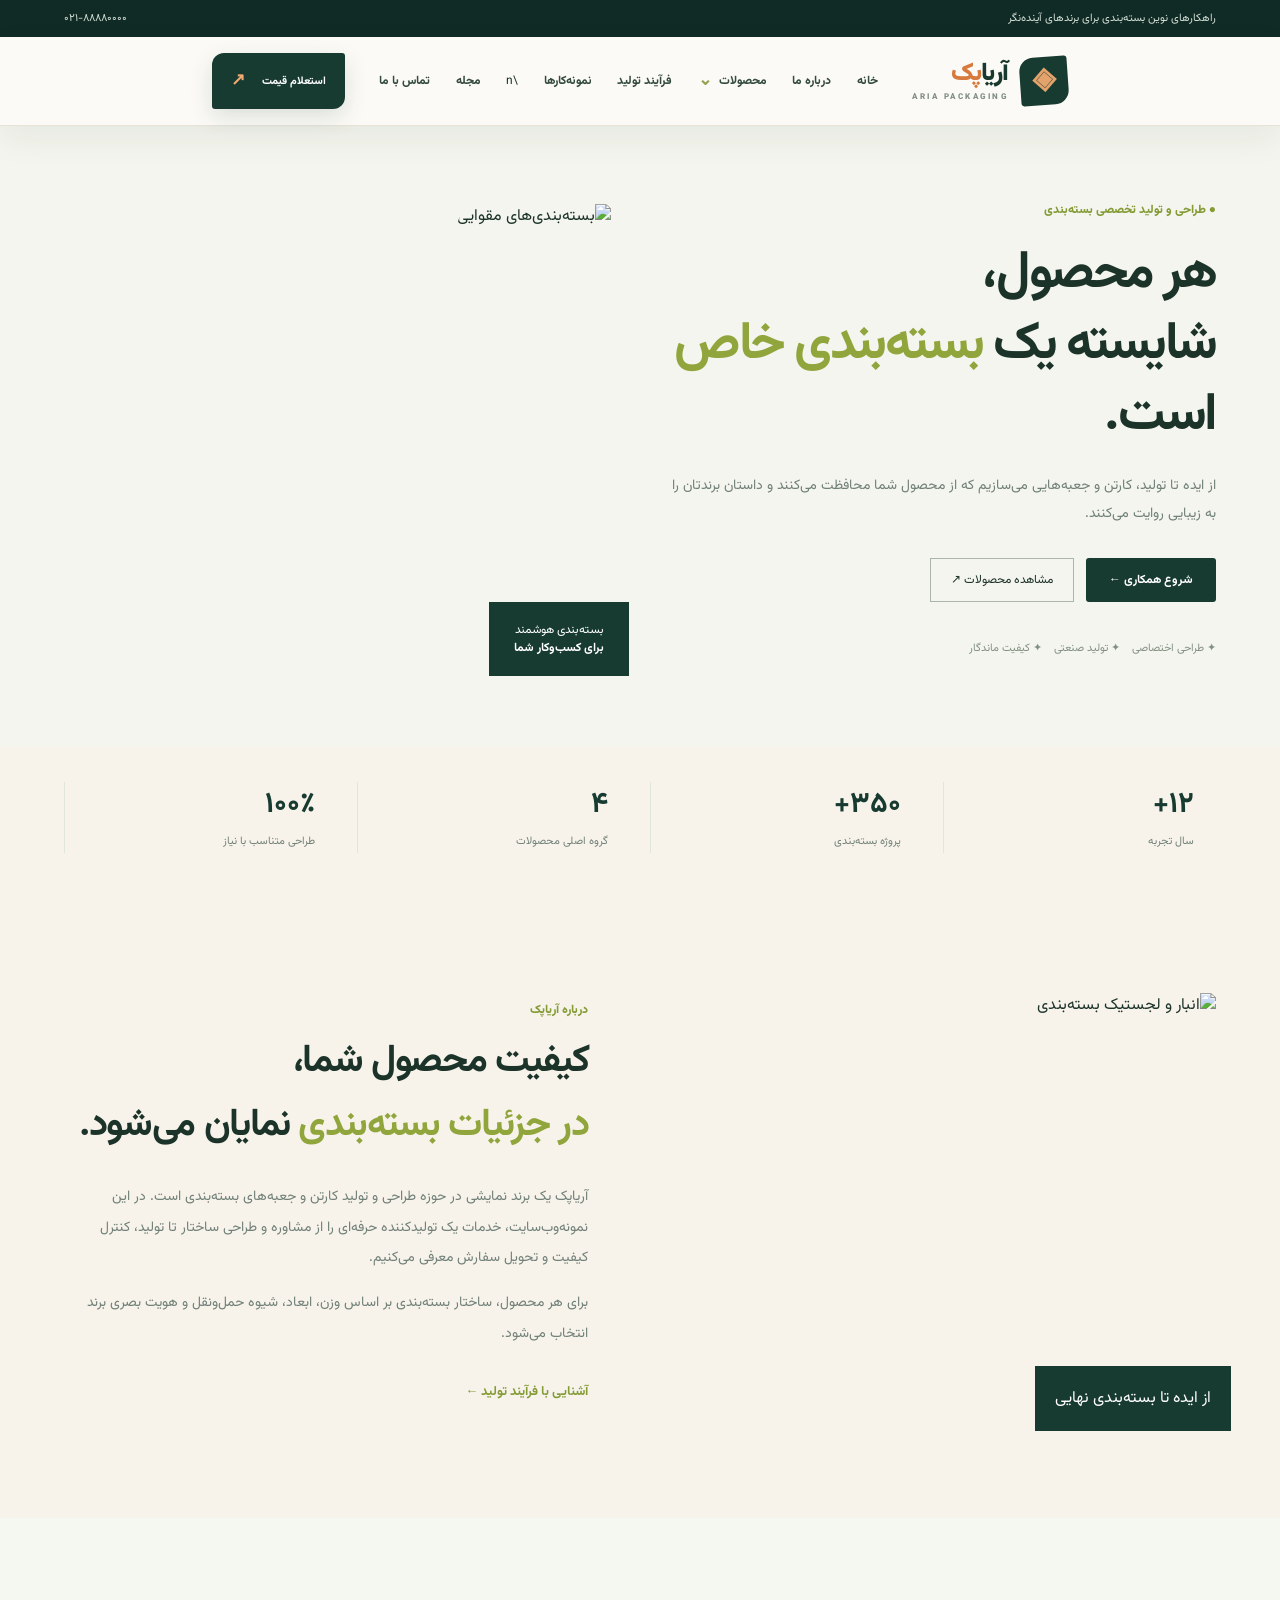
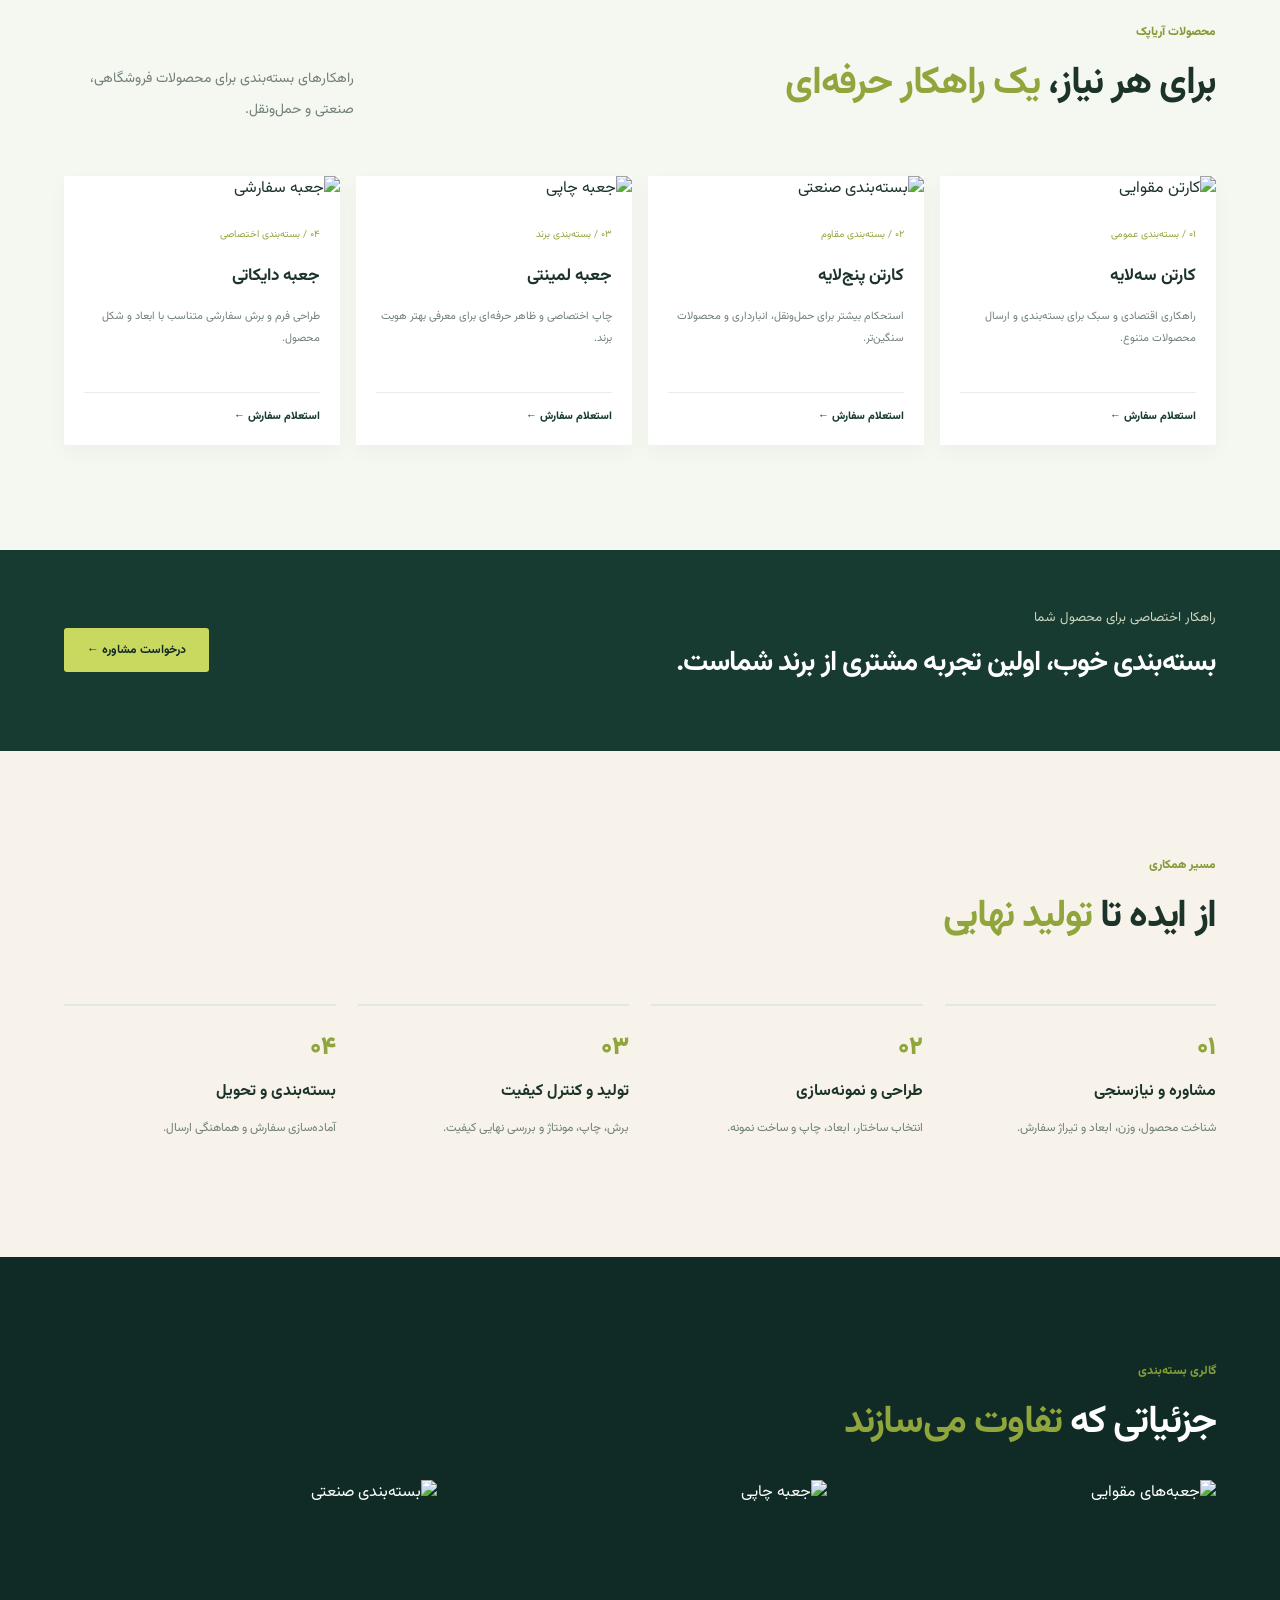
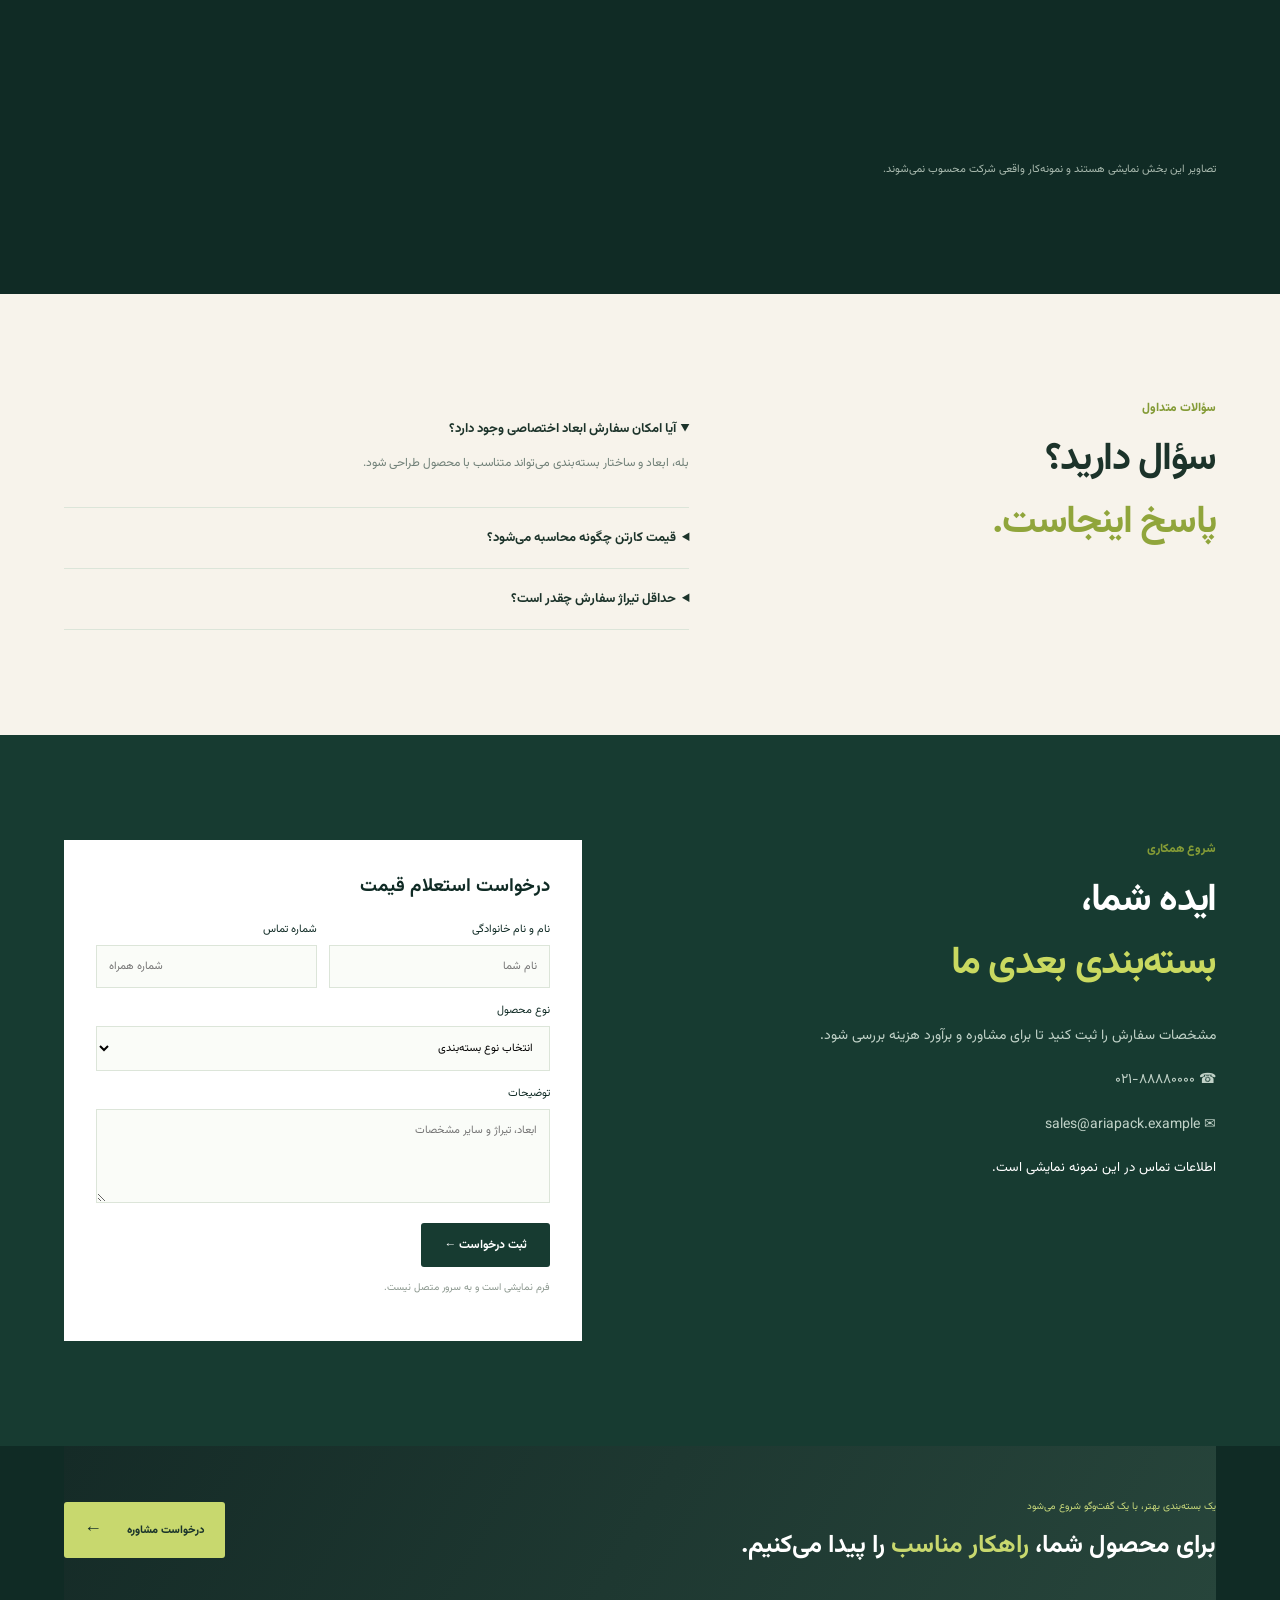
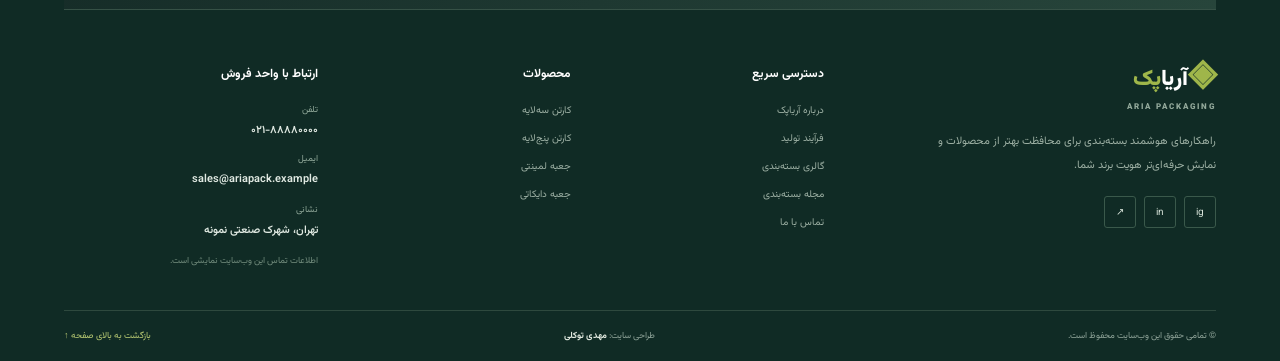
==== commit 2200cce4: "Connect homepage navigation and footer to dedicated site pages" ====
--- a/index.html
+++ b/index.html
@@ -1,10 +1,10 @@
 <!doctype html><html lang="fa" dir="rtl"><head><meta charset="UTF-8"><meta name="viewport" content="width=device-width,initial-scale=1"><title>آریاپک | تولید کارتن و بسته‌بندی</title><meta name="description" content="آریاپک؛ طراحی و تولید کارتن سه‌لایه، پنج‌لایه، جعبه دایکاتی و لمینتی"><link href="https://fonts.googleapis.com/css2?family=Vazirmatn:wght@400;500;600;700;800;900&display=swap" rel="stylesheet"><link rel="icon" type="image/svg+xml" href="favicon.svg"><link rel="stylesheet" href="style.css"></head><body><div class="top">راهکارهای نوین بسته‌بندی برای برندهای آینده‌نگر <span>۰۲۱-۸۸۸۸۰۰۰۰</span></div><header class="site-header">
 <div class="header-inner"><div class="header-brand-group">
-<a href="#home" class="logo" aria-label="آریاپک، صفحه اصلی"><span class="logo-symbol">◈</span><span class="logo-name">آریا<span>پک</span><small>ARIA PACKAGING</small></span></a>
+<a href="index.html" class="logo" aria-label="آریاپک، صفحه اصلی"><span class="logo-symbol">◈</span><span class="logo-name">آریا<span>پک</span><small>ARIA PACKAGING</small></span></a>
 </div><button class="mobile-menu-toggle" id="menu" aria-label="باز کردن منو" aria-expanded="false" aria-controls="primaryNav"><span></span><span></span><span></span></button>
 <nav class="main-nav" id="primaryNav" aria-label="منوی اصلی"><div class="mobile-nav-heading"><span>فهرست دسترسی</span><small>ARIA PACK / MENU</small></div>
-<a class="nav-link" href="#home">خانه</a>
-<a class="nav-link" href="#about">درباره ما</a>
+<a class="nav-link" href="index.html">خانه</a>
+<a class="nav-link" href="about.html">درباره ما</a>
 <div class="nav-item has-mega" id="productsNav">
 <button class="nav-link nav-trigger" type="button" aria-expanded="false" aria-controls="productsMega">محصولات <span class="chevron">⌄</span></button>
 <div class="mega-menu" id="productsMega">
@@ -13,41 +13,41 @@
 <span class="mega-kicker">راهکارهای بسته‌بندی آریاپک</span>
 <h3>ساختار درست،<br><em>محافظت مطمئن‌تر</em></h3>
 <p>برای انتخاب بسته‌بندی متناسب با وزن، ابعاد و مسیر توزیع محصولتان، از میان گروه‌های زیر شروع کنید.</p>
-<a class="mega-all" href="#products">مشاهده همه محصولات <b>←</b></a>
+<a class="mega-all" href="products.html">مشاهده همه محصولات <b>←</b></a>
 </div>
 <div class="mega-product-list">
-<a class="mega-product" href="#products"><span class="mega-index">۰۱</span><span class="mega-product-icon">▤</span><span class="mega-product-copy"><b>کارتن سه‌لایه</b><small>بسته‌بندی روزمره و فروشگاهی</small></span><span class="mega-arrow">↗</span></a>
-<a class="mega-product" href="#products"><span class="mega-index">۰۲</span><span class="mega-product-icon">▥</span><span class="mega-product-copy"><b>کارتن پنج‌لایه</b><small>مقاومت بیشتر برای حمل‌ونقل</small></span><span class="mega-arrow">↗</span></a>
-<a class="mega-product" href="#products"><span class="mega-index">۰۳</span><span class="mega-product-icon">▧</span><span class="mega-product-copy"><b>جعبه لمینتی</b><small>چاپ اختصاصی و جلوه برند</small></span><span class="mega-arrow">↗</span></a>
-<a class="mega-product" href="#products"><span class="mega-index">۰۴</span><span class="mega-product-icon">◇</span><span class="mega-product-copy"><b>جعبه دایکاتی</b><small>فرم و برش متناسب با محصول</small></span><span class="mega-arrow">↗</span></a>
+<a class="mega-product" href="products.html"><span class="mega-index">۰۱</span><span class="mega-product-icon">▤</span><span class="mega-product-copy"><b>کارتن سه‌لایه</b><small>بسته‌بندی روزمره و فروشگاهی</small></span><span class="mega-arrow">↗</span></a>
+<a class="mega-product" href="products.html"><span class="mega-index">۰۲</span><span class="mega-product-icon">▥</span><span class="mega-product-copy"><b>کارتن پنج‌لایه</b><small>مقاومت بیشتر برای حمل‌ونقل</small></span><span class="mega-arrow">↗</span></a>
+<a class="mega-product" href="products.html"><span class="mega-index">۰۳</span><span class="mega-product-icon">▧</span><span class="mega-product-copy"><b>جعبه لمینتی</b><small>چاپ اختصاصی و جلوه برند</small></span><span class="mega-arrow">↗</span></a>
+<a class="mega-product" href="products.html"><span class="mega-index">۰۴</span><span class="mega-product-icon">◇</span><span class="mega-product-copy"><b>جعبه دایکاتی</b><small>فرم و برش متناسب با محصول</small></span><span class="mega-arrow">↗</span></a>
 </div>
 <div class="mega-feature">
 <img src="https://images.unsplash.com/photo-1607166452427-7e4477079cb9?auto=format&fit=crop&w=700&q=85" alt="نمونه بسته‌بندی مقوایی">
-<div class="mega-feature-overlay"><span>سفارش اختصاصی</span><b>بسته‌بندی از ایده شما شروع می‌شود.</b><a href="#contact">مشاوره و استعلام قیمت ←</a></div>
+<div class="mega-feature-overlay"><span>سفارش اختصاصی</span><b>بسته‌بندی از ایده شما شروع می‌شود.</b><a href="contact.html">مشاوره و استعلام قیمت ←</a></div>
 </div>
 </div>
 </div>
 </div>
-<a class="nav-link" href="#process">فرآیند تولید</a>
-<a class="nav-link" href="#portfolio">نمونه‌کارها</a>
-<a class="nav-link" href="#contact">تماس با ما</a>
-<div class="mobile-nav-footer"><strong>برای بسته‌بندی بعدی آماده‌اید؟</strong><p>برای مشاوره و استعلام سفارش با ما در ارتباط باشید.</p><a href="#contact">درخواست مشاوره <span>←</span></a></div></nav>
-<a class="mobile-quote" href="#contact" aria-label="استعلام قیمت">استعلام قیمت <span>↗</span></a><a class="header-cta" href="#contact"><span>استعلام قیمت</span><b>↗</b></a>
+<a class="nav-link" href="production.html">فرآیند تولید</a>
+<a class="nav-link" href="portfolio.html">نمونه‌کارها</a>\n<a class="nav-link" href="articles.html">مجله</a>
+<a class="nav-link" href="contact.html">تماس با ما</a>
+<div class="mobile-nav-footer"><strong>برای بسته‌بندی بعدی آماده‌اید؟</strong><p>برای مشاوره و استعلام سفارش با ما در ارتباط باشید.</p><a href="contact.html">درخواست مشاوره <span>←</span></a></div></nav>
+<a class="mobile-quote" href="contact.html" aria-label="استعلام قیمت">استعلام قیمت <span>↗</span></a><a class="header-cta" href="contact.html"><span>استعلام قیمت</span><b>↗</b></a>
 </div>
 </header><main><section id="home" class="hero"><div class="hero-copy"><div class="eyebrow">● طراحی و تولید تخصصی بسته‌بندی</div><h1>هر محصول،<br>شایسته یک <em>بسته‌بندی خاص</em> است.</h1><p>از ایده تا تولید، کارتن و جعبه‌هایی می‌سازیم که از محصول شما محافظت می‌کنند و داستان برندتان را به زیبایی روایت می‌کنند.</p><div class="actions"><a class="button" href="#contact">شروع همکاری ←</a><a class="outline" href="#products">مشاهده محصولات ↗</a></div><div class="micro">✦ طراحی اختصاصی &nbsp;&nbsp; ✦ تولید صنعتی &nbsp;&nbsp; ✦ کیفیت ماندگار</div></div><div class="hero-photo"><img src="https://images.unsplash.com/photo-1607166452427-7e4477079cb9?auto=format&fit=crop&w=1400&q=85" alt="بسته‌بندی‌های مقوایی"><div class="photo-label">بسته‌بندی هوشمند<br><b>برای کسب‌وکار شما</b></div></div></section><section class="stats"><div><strong>۱۲+</strong><span>سال تجربه</span></div><div><strong>۳۵۰+</strong><span>پروژه بسته‌بندی</span></div><div><strong>۴</strong><span>گروه اصلی محصولات</span></div><div><strong>۱۰۰٪</strong><span>طراحی متناسب با نیاز</span></div></section><section class="section about" id="about"><div class="about-photo"><img src="https://images.unsplash.com/photo-1586528116311-ad8dd3c8310d?auto=format&fit=crop&w=1100&q=85" alt="انبار و لجستیک بسته‌بندی"><div class="label">از ایده تا بسته‌بندی نهایی</div></div><div><div class="eyebrow">درباره آریاپک</div><h2>کیفیت محصول شما،<br><em>در جزئیات بسته‌بندی</em> نمایان می‌شود.</h2><p>آریاپک یک برند نمایشی در حوزه طراحی و تولید کارتن و جعبه‌های بسته‌بندی است. در این نمونه‌وب‌سایت، خدمات یک تولیدکننده حرفه‌ای را از مشاوره و طراحی ساختار تا تولید، کنترل کیفیت و تحویل سفارش معرفی می‌کنیم.</p><p>برای هر محصول، ساختار بسته‌بندی بر اساس وزن، ابعاد، شیوه حمل‌ونقل و هویت بصری برند انتخاب می‌شود.</p><a class="textlink" href="#process">آشنایی با فرآیند تولید ←</a></div></section><section class="section products" id="products"><div class="section-title"><div><div class="eyebrow">محصولات آریاپک</div><h2>برای هر نیاز، <em>یک راهکار حرفه‌ای</em></h2></div><p>راهکارهای بسته‌بندی برای محصولات فروشگاهی، صنعتی و حمل‌ونقل.</p></div><div class="cards"><article><img src="https://images.unsplash.com/photo-1605600659873-d808a13e4d9a?auto=format&fit=crop&w=700&q=80" alt="کارتن مقوایی"><div class="card-body"><small>۰۱ / بسته‌بندی عمومی</small><h3>کارتن سه‌لایه</h3><p>راهکاری اقتصادی و سبک برای بسته‌بندی و ارسال محصولات متنوع.</p><a href="#contact">استعلام سفارش ←</a></div></article><article><img src="https://images.unsplash.com/photo-1617957743097-0d20aa2ea762?auto=format&fit=crop&w=700&q=80" alt="بسته‌بندی صنعتی"><div class="card-body"><small>۰۲ / بسته‌بندی مقاوم</small><h3>کارتن پنج‌لایه</h3><p>استحکام بیشتر برای حمل‌ونقل، انبارداری و محصولات سنگین‌تر.</p><a href="#contact">استعلام سفارش ←</a></div></article><article><img src="https://images.unsplash.com/photo-1607082349566-187342175e2f?auto=format&fit=crop&w=700&q=80" alt="جعبه چاپی"><div class="card-body"><small>۰۳ / بسته‌بندی برند</small><h3>جعبه لمینتی</h3><p>چاپ اختصاصی و ظاهر حرفه‌ای برای معرفی بهتر هویت برند.</p><a href="#contact">استعلام سفارش ←</a></div></article><article><img src="https://images.unsplash.com/photo-1607083206968-13611e3d76db?auto=format&fit=crop&w=700&q=80" alt="جعبه سفارشی"><div class="card-body"><small>۰۴ / بسته‌بندی اختصاصی</small><h3>جعبه دایکاتی</h3><p>طراحی فرم و برش سفارشی متناسب با ابعاد و شکل محصول.</p><a href="#contact">استعلام سفارش ←</a></div></article></div></section><section class="banner"><div><small>راهکار اختصاصی برای محصول شما</small><h2>بسته‌بندی خوب، اولین تجربه مشتری از برند شماست.</h2></div><a class="button light" href="#contact">درخواست مشاوره ←</a></section><section class="section process" id="process"><div class="eyebrow">مسیر همکاری</div><h2>از ایده تا <em>تولید نهایی</em></h2><div class="steps"><div><span>۰۱</span><b>مشاوره و نیازسنجی</b><p>شناخت محصول، وزن، ابعاد و تیراژ سفارش.</p></div><div><span>۰۲</span><b>طراحی و نمونه‌سازی</b><p>انتخاب ساختار، ابعاد، چاپ و ساخت نمونه.</p></div><div><span>۰۳</span><b>تولید و کنترل کیفیت</b><p>برش، چاپ، مونتاژ و بررسی نهایی کیفیت.</p></div><div><span>۰۴</span><b>بسته‌بندی و تحویل</b><p>آماده‌سازی سفارش و هماهنگی ارسال.</p></div></div></section><section class="section portfolio" id="portfolio"><div class="eyebrow">گالری بسته‌بندی</div><h2>جزئیاتی که <em>تفاوت می‌سازند</em></h2><div class="gallery"><img src="https://images.unsplash.com/photo-1607166452427-7e4477079cb9?auto=format&fit=crop&w=900&q=80" alt="جعبه‌های مقوایی"><img src="https://images.unsplash.com/photo-1607082349566-187342175e2f?auto=format&fit=crop&w=900&q=80" alt="جعبه چاپی"><img src="https://images.unsplash.com/photo-1586528116311-ad8dd3c8310d?auto=format&fit=crop&w=900&q=80" alt="بسته‌بندی صنعتی"></div><p class="disclaimer">تصاویر این بخش نمایشی هستند و نمونه‌کار واقعی شرکت محسوب نمی‌شوند.</p></section><section class="section faq"><div><div class="eyebrow">سؤالات متداول</div><h2>سؤال دارید؟<br><em>پاسخ اینجاست.</em></h2></div><div><details open><summary>آیا امکان سفارش ابعاد اختصاصی وجود دارد؟</summary><p>بله، ابعاد و ساختار بسته‌بندی می‌تواند متناسب با محصول طراحی شود.</p></details><details><summary>قیمت کارتن چگونه محاسبه می‌شود؟</summary><p>نوع ورق، ابعاد، تیراژ، چاپ و خدمات تکمیلی بر قیمت اثر می‌گذارند.</p></details><details><summary>حداقل تیراژ سفارش چقدر است؟</summary><p>بسته به نوع محصول و روش تولید متفاوت است و پس از بررسی اعلام می‌شود.</p></details></div></section><section class="section contact" id="contact"><div><div class="eyebrow">شروع همکاری</div><h2>ایده شما،<br><em>بسته‌بندی بعدی ما</em></h2><p>مشخصات سفارش را ثبت کنید تا برای مشاوره و برآورد هزینه بررسی شود.</p><p>☎ ۰۲۱-۸۸۸۸۰۰۰۰</p><p>✉ sales@ariapack.example</p><small>اطلاعات تماس در این نمونه نمایشی است.</small></div><form id="form"><h3>درخواست استعلام قیمت</h3><div class="fields"><label>نام و نام خانوادگی<input required placeholder="نام شما"></label><label>شماره تماس<input required type="tel" placeholder="شماره همراه"></label></div><label>نوع محصول<select><option>انتخاب نوع بسته‌بندی</option><option>کارتن سه‌لایه</option><option>کارتن پنج‌لایه</option><option>جعبه لمینتی</option><option>جعبه دایکاتی</option></select></label><label>توضیحات<textarea rows="4" placeholder="ابعاد، تیراژ و سایر مشخصات"></textarea></label><button class="button" type="submit">ثبت درخواست ←</button><p id="notice">فرم نمایشی است و به سرور متصل نیست.</p></form></section></main><footer class="site-footer">
 <div class="footer-cta">
 <div><span class="footer-cta-kicker">یک بسته‌بندی بهتر، با یک گفت‌وگو شروع می‌شود</span><h2>برای محصول شما، <em>راهکار مناسب</em> را پیدا می‌کنیم.</h2></div>
-<a href="#contact" class="footer-cta-button">درخواست مشاوره <b>←</b></a>
+<a href="contact.html" class="footer-cta-button">درخواست مشاوره <b>←</b></a>
 </div>
 <div class="footer-main">
 <div class="footer-brand-block">
-<a href="#home" class="logo footer-logo"><span class="logo-symbol">◈</span><span class="logo-name">آریا<span>پک</span><small>ARIA PACKAGING</small></span></a>
+<a href="index.html" class="logo footer-logo"><span class="logo-symbol">◈</span><span class="logo-name">آریا<span>پک</span><small>ARIA PACKAGING</small></span></a>
 <p>راهکارهای هوشمند بسته‌بندی برای محافظت بهتر از محصولات و نمایش حرفه‌ای‌تر هویت برند شما.</p>
-<div class="footer-socials" aria-label="شبکه‌های اجتماعی"><a href="#contact" aria-label="اینستاگرام">ig</a><a href="#contact" aria-label="لینکدین">in</a><a href="#contact" aria-label="ارتباط">↗</a></div>
+<div class="footer-socials" aria-label="شبکه‌های اجتماعی"><a href="contact.html" aria-label="اینستاگرام">ig</a><a href="contact.html" aria-label="لینکدین">in</a><a href="contact.html" aria-label="ارتباط">↗</a></div>
 </div>
-<div class="footer-column"><h3>دسترسی سریع</h3><a href="#about">درباره آریاپک</a><a href="#process">فرآیند تولید</a><a href="#portfolio">گالری بسته‌بندی</a><a href="#contact">تماس با ما</a></div>
-<div class="footer-column"><h3>محصولات</h3><a href="#products">کارتن سه‌لایه</a><a href="#products">کارتن پنج‌لایه</a><a href="#products">جعبه لمینتی</a><a href="#products">جعبه دایکاتی</a></div>
+<div class="footer-column"><h3>دسترسی سریع</h3><a href="about.html">درباره آریاپک</a><a href="production.html">فرآیند تولید</a><a href="portfolio.html">گالری بسته‌بندی</a><a href="articles.html">مجله بسته‌بندی</a><a href="contact.html">تماس با ما</a></div>
+<div class="footer-column"><h3>محصولات</h3><a href="products.html">کارتن سه‌لایه</a><a href="products.html">کارتن پنج‌لایه</a><a href="products.html">جعبه لمینتی</a><a href="products.html">جعبه دایکاتی</a></div>
 <div class="footer-column footer-contact"><h3>ارتباط با واحد فروش</h3><a href="tel:+982188880000"><span>تلفن</span><b>۰۲۱-۸۸۸۸۰۰۰۰</b></a><a href="mailto:sales@ariapack.example"><span>ایمیل</span><b>sales@ariapack.example</b></a><div class="footer-address"><span>نشانی</span><b>تهران، شهرک صنعتی نمونه</b></div><small>اطلاعات تماس این وب‌سایت نمایشی است.</small></div>
 </div>
-<div class="footer-bottom"><span>© تمامی حقوق این وب‌سایت محفوظ است.</span><span>طراحی سایت: <b>مهدی توکلی</b></span><a href="#home">بازگشت به بالای صفحه ↑</a></div>
+<div class="footer-bottom"><span>© تمامی حقوق این وب‌سایت محفوظ است.</span><span>طراحی سایت: <b>مهدی توکلی</b></span><a href="index.html">بازگشت به بالای صفحه ↑</a></div>
 </footer><script src="script.js"></script></body></html>
--- a/style.css
+++ b/style.css
@@ -160,3 +160,143 @@
 .footer-main{row-gap:34px}
 }
 @media(prefers-reduced-motion:reduce){html{scroll-behavior:auto}*,*::before,*::after{animation-duration:.01ms!important;transition-duration:.01ms!important}}
+
+
+/* ARIAPACK SIGNATURE HEADER — DESKTOP & MOBILE */
+.site-header{background:rgba(252,250,246,.96);border-bottom:1px solid #e8e2d7;box-shadow:0 12px 34px #152d2410}
+.header-inner{max-width:1480px;height:88px;gap:34px}
+.header-brand-group{display:flex;align-items:center;flex-shrink:0}
+.site-header .logo{gap:12px}
+.site-header .logo-symbol{display:grid;place-items:center;width:48px;height:48px;background:#183b31;color:#e4a36b;border-radius:14px 3px 14px 3px;font-size:30px;transform:rotate(-4deg)}
+.site-header .logo-name{font-size:25px;letter-spacing:-1px;color:#19392f}
+.site-header .logo-name>span{color:#d67a3d}
+.site-header .logo-name small{font-size:8px;letter-spacing:2.5px;color:#849188}
+.main-nav{gap:clamp(14px,2vw,32px)}
+.main-nav>.nav-link,.nav-trigger{font-size:12px;font-weight:750;position:relative;color:#344b40}
+.main-nav>.nav-link:after,.nav-trigger:after{content:"";position:absolute;bottom:22px;right:0;left:0;height:2px;background:#d67a3d;transform:scaleX(0);transform-origin:right;transition:transform .25s}
+.main-nav>.nav-link:hover:after,.nav-trigger:hover:after,.nav-item.open .nav-trigger:after{transform:scaleX(1)}
+.header-cta{background:#173b31;border-radius:12px 3px 12px 3px;padding:15px 19px;box-shadow:0 8px 22px #173b3125;transition:transform .2s,background .2s}
+.header-cta:hover{transform:translateY(-2px);background:#255344}
+.header-cta b{color:#efa971}
+.mega-menu{padding-top:12px;padding-bottom:20px}
+.mega-inner{border-top:3px solid #d67a3d;border-radius:16px;padding:30px;background:#fffcf8;box-shadow:0 28px 75px #132e2430}
+.mega-kicker,.mega-intro h3 em,.mega-all,.mega-arrow{color:#c4743b}
+.mega-product{border-radius:12px;background:#fff}
+.mega-product-icon{background:#f8ece0;color:#bb6a36;border-radius:9px}
+.mega-feature{border-radius:13px}
+.mobile-quote,.mobile-nav-heading,.mobile-nav-footer{display:none}
+@media(min-width:761px){.nav-item.has-mega:after{content:"";position:absolute;top:calc(100% - 8px);height:22px;pointer-events:auto;width:100px;right:31%}}
+@media(max-width:1100px) and (min-width:761px){.header-inner{gap:15px}.site-header .logo-name{font-size:20px}.site-header .logo-symbol{width:40px;height:40px}.main-nav{gap:12px}.header-cta{padding:12px 11px}}
+@media(max-width:760px){
+body.nav-is-open{overflow:hidden}
+.site-header{padding:0 4%;background:#fffcf8}
+.header-inner{height:72px;gap:10px;justify-content:space-between}
+.header-brand-group{order:0;margin-left:auto}
+.site-header .logo{margin:0;gap:8px}
+.site-header .logo-symbol{width:38px;height:38px;font-size:23px;border-radius:11px 2px 11px 2px}
+.site-header .logo-name{font-size:20px}
+.site-header .logo-name small{font-size:6px;letter-spacing:1.6px}
+.mobile-quote{display:inline-flex;align-items:center;gap:7px;background:#193e32;color:#fff;border-radius:9px;padding:11px 12px;font-size:10px;font-weight:800;order:1;white-space:nowrap}
+.mobile-quote span{color:#f3b47b;font-size:14px}
+.mobile-menu-toggle{order:2!important;width:43px;height:43px;border:1px solid #d9dfd4;background:#f1f3eb;border-radius:10px;padding:10px;flex-shrink:0}
+.mobile-menu-toggle span{background:#193e32}
+.main-nav{top:100%;height:calc(100dvh - 72px);background:#faf7f0;padding:22px 5% 32px;gap:0;box-shadow:0 20px 35px #122c2429}
+.mobile-nav-heading{display:flex;align-items:center;justify-content:space-between;padding:8px 0 21px;border-bottom:1px solid #e0ded3;margin-bottom:8px}
+.mobile-nav-heading span{font-size:16px;font-weight:900;color:#193e32}
+.mobile-nav-heading small{font-size:9px;letter-spacing:1.5px;color:#b77a50}
+.main-nav>.nav-link,.nav-trigger{min-height:58px;font-size:14px;font-weight:750;color:#233f33;border-bottom:1px solid #e9e5db}
+.main-nav>.nav-link:after,.nav-trigger:after{display:none}
+.nav-item{width:100%}
+.nav-trigger{width:100%}
+.mega-menu{padding:0!important}
+.mega-inner{padding:16px 0 22px;border:0;border-radius:0;box-shadow:none;background:transparent;gap:15px}
+.mega-intro{display:none}
+.mega-product-list{grid-template-columns:1fr 1fr;gap:9px}
+.mega-product{padding:12px 10px;border-radius:10px;min-height:78px}
+.mega-product-copy b{font-size:12px}
+.mega-product-copy small{font-size:9px}
+.mega-feature{height:128px;min-height:128px}
+.mega-feature img{min-height:128px}
+.mega-feature-overlay b{font-size:11px}
+.mobile-nav-footer{display:block;background:#183b31;color:white;border-radius:16px;padding:22px;margin-top:25px}
+.mobile-nav-footer strong{font-size:15px}
+.mobile-nav-footer p{font-size:11px;color:#bed0c5;line-height:1.9;margin:7px 0 15px}
+.mobile-nav-footer a{display:flex;justify-content:space-between;align-items:center;background:#e9a46e;color:#183b31;padding:11px 14px;border-radius:8px;font-size:12px;font-weight:800}
+}
+@media(max-width:390px){.mobile-quote{font-size:9px;padding:10px 8px}.site-header .logo-name{font-size:18px}.mobile-menu-toggle{width:39px;height:39px}.mega-product-list{grid-template-columns:1fr}}
+
+
+/* FIXES: hamburger specificity, full-width mega menu, mobile-first footer */
+@media(min-width:761px){
+.site-header .mega-menu{position:fixed;top:88px;left:0;right:0;width:100vw;padding:12px max(24px,calc((100vw - 1480px)/2)) 24px;box-sizing:border-box;z-index:1100}
+.site-header .mega-inner{width:100%;max-width:1480px;grid-template-columns:minmax(210px,.85fr) minmax(400px,1.45fr) minmax(220px,.9fr);gap:clamp(20px,2.5vw,44px);padding:clamp(26px,3vw,45px)}
+.site-header .mega-product{min-height:88px;padding:18px}
+.site-header .mega-product-copy b{font-size:14px}
+.site-header .mega-product-copy small{font-size:11px}
+.site-header .mega-intro h3{font-size:clamp(23px,2.3vw,34px)}
+.site-header .mega-feature{min-height:280px}
+.site-header .mega-feature img{min-height:280px}
+}
+@media(max-width:760px){
+#menu.mobile-menu-toggle{display:flex!important;position:relative;z-index:1201;visibility:visible;opacity:1;flex-direction:column;align-items:stretch;justify-content:center}
+#menu.mobile-menu-toggle span{display:block;width:100%;height:2px;flex:0 0 2px;background:#193e32}
+.site-header .main-nav{position:absolute;z-index:1200;left:-4.35vw;right:-4.35vw;width:auto}
+.site-footer{padding:0 5%;background:#102b25}
+.site-footer .footer-cta{display:flex;flex-direction:column;align-items:stretch;gap:20px;padding:37px 0 34px;text-align:right}
+.site-footer .footer-cta-kicker{font-size:11px;line-height:1.8}
+.site-footer .footer-cta h2{font-size:clamp(23px,6vw,31px);line-height:1.6}
+.site-footer .footer-cta-button{display:flex;justify-content:space-between;width:100%;padding:17px 20px;border-radius:12px;background:#e7a16c;font-size:13px}
+.site-footer .footer-main{display:grid;grid-template-columns:repeat(2,minmax(0,1fr));gap:32px 16px;padding:36px 0}
+.site-footer .footer-brand-block{grid-column:1/-1;background:#1b4033;border:1px solid #335747;border-radius:17px;padding:23px}
+.site-footer .footer-logo{display:flex;align-items:center;gap:12px}
+.site-footer .footer-logo .logo-name{font-size:24px;color:#fff}
+.site-footer .footer-logo .logo-name small{color:#aabeb0}
+.site-footer .footer-brand-block p{font-size:12px;line-height:2.1;max-width:100%;margin:18px 0}
+.site-footer .footer-socials{gap:12px}
+.site-footer .footer-socials a{width:40px;height:40px;border-radius:11px;background:#274b3d;font-size:12px}
+.site-footer .footer-column{min-width:0}
+.site-footer .footer-column h3{font-size:14px;margin:0 0 20px;color:#fff}
+.site-footer .footer-column>a{font-size:12px;line-height:1.9;margin:12px 0;overflow-wrap:anywhere}
+.site-footer .footer-contact{grid-column:1/-1;background:#18382f;border-radius:15px;padding:22px}
+.site-footer .footer-contact>a{border-bottom:1px solid #345448;padding-bottom:12px;gap:7px}
+.site-footer .footer-contact>a span,.site-footer .footer-address span{font-size:11px}
+.site-footer .footer-contact>a b,.site-footer .footer-address b{font-size:13px}
+.site-footer .footer-bottom{display:flex;flex-direction:column;align-items:center;justify-content:center;text-align:center;gap:10px;padding:24px 0 28px;font-size:11px}
+.site-footer .footer-bottom a{display:inline-flex;align-items:center;justify-content:center;border:1px solid #3a5b4c;padding:10px 20px;border-radius:9px;margin-top:6px}
+}
+@media(max-width:360px){.site-footer .footer-main{grid-template-columns:1fr}.site-footer .footer-column{grid-column:1/-1}}
+
+
+/* MOBILE HEADER FINAL: RTL hamburger anchored right, evenly spaced brand and CTA */
+@media(max-width:760px){
+.site-header .header-inner{display:grid!important;grid-template-columns:44px minmax(0,1fr) auto;direction:rtl;align-items:center;column-gap:clamp(10px,3vw,18px);justify-content:initial;height:74px}
+.site-header #menu.mobile-menu-toggle{grid-column:1;grid-row:1;order:unset!important;position:relative;inset:auto;margin:0;justify-self:start;width:44px;height:44px}
+.site-header .header-brand-group{grid-column:2;grid-row:1;order:unset;margin:0!important;min-width:0;justify-self:start}
+.site-header .logo{margin:0!important;white-space:nowrap;gap:8px}
+.site-header .mobile-quote{grid-column:3;grid-row:1;order:unset;justify-self:end;margin:0;min-height:40px}
+.site-header .main-nav{top:100%;height:calc(100dvh - 74px)}
+}
+@media(max-width:390px){
+.site-header .header-inner{grid-template-columns:40px minmax(0,1fr) auto;column-gap:8px}
+.site-header #menu.mobile-menu-toggle{width:40px;height:40px}
+.site-header .logo-symbol{width:32px;height:32px;font-size:20px}
+.site-header .logo-name{font-size:17px}
+.site-header .logo-name small{font-size:5px;letter-spacing:1px}
+.site-header .mobile-quote{font-size:9px;padding:9px 8px;gap:4px}
+}
+
+
+/* Align mobile header to the same 5% content gutters used by page sections */
+@media(max-width:760px){
+.site-header{padding-inline:5%!important}
+.site-header .header-inner{width:100%;max-width:none;margin-inline:auto;column-gap:clamp(10px,2.5vw,16px)}
+.site-header #menu.mobile-menu-toggle{justify-self:start}
+.site-header .mobile-quote{justify-self:end}
+.site-header .main-nav{left:-5.5556%;right:-5.5556%;width:auto;padding-inline:5.5556%}
+}
+
+
+/* Optical alignment: nudge mobile logo toward the right-side hamburger */
+@media(max-width:760px){
+.site-header .header-brand-group{position:relative;right:clamp(4px,1.4vw,8px)}
+}
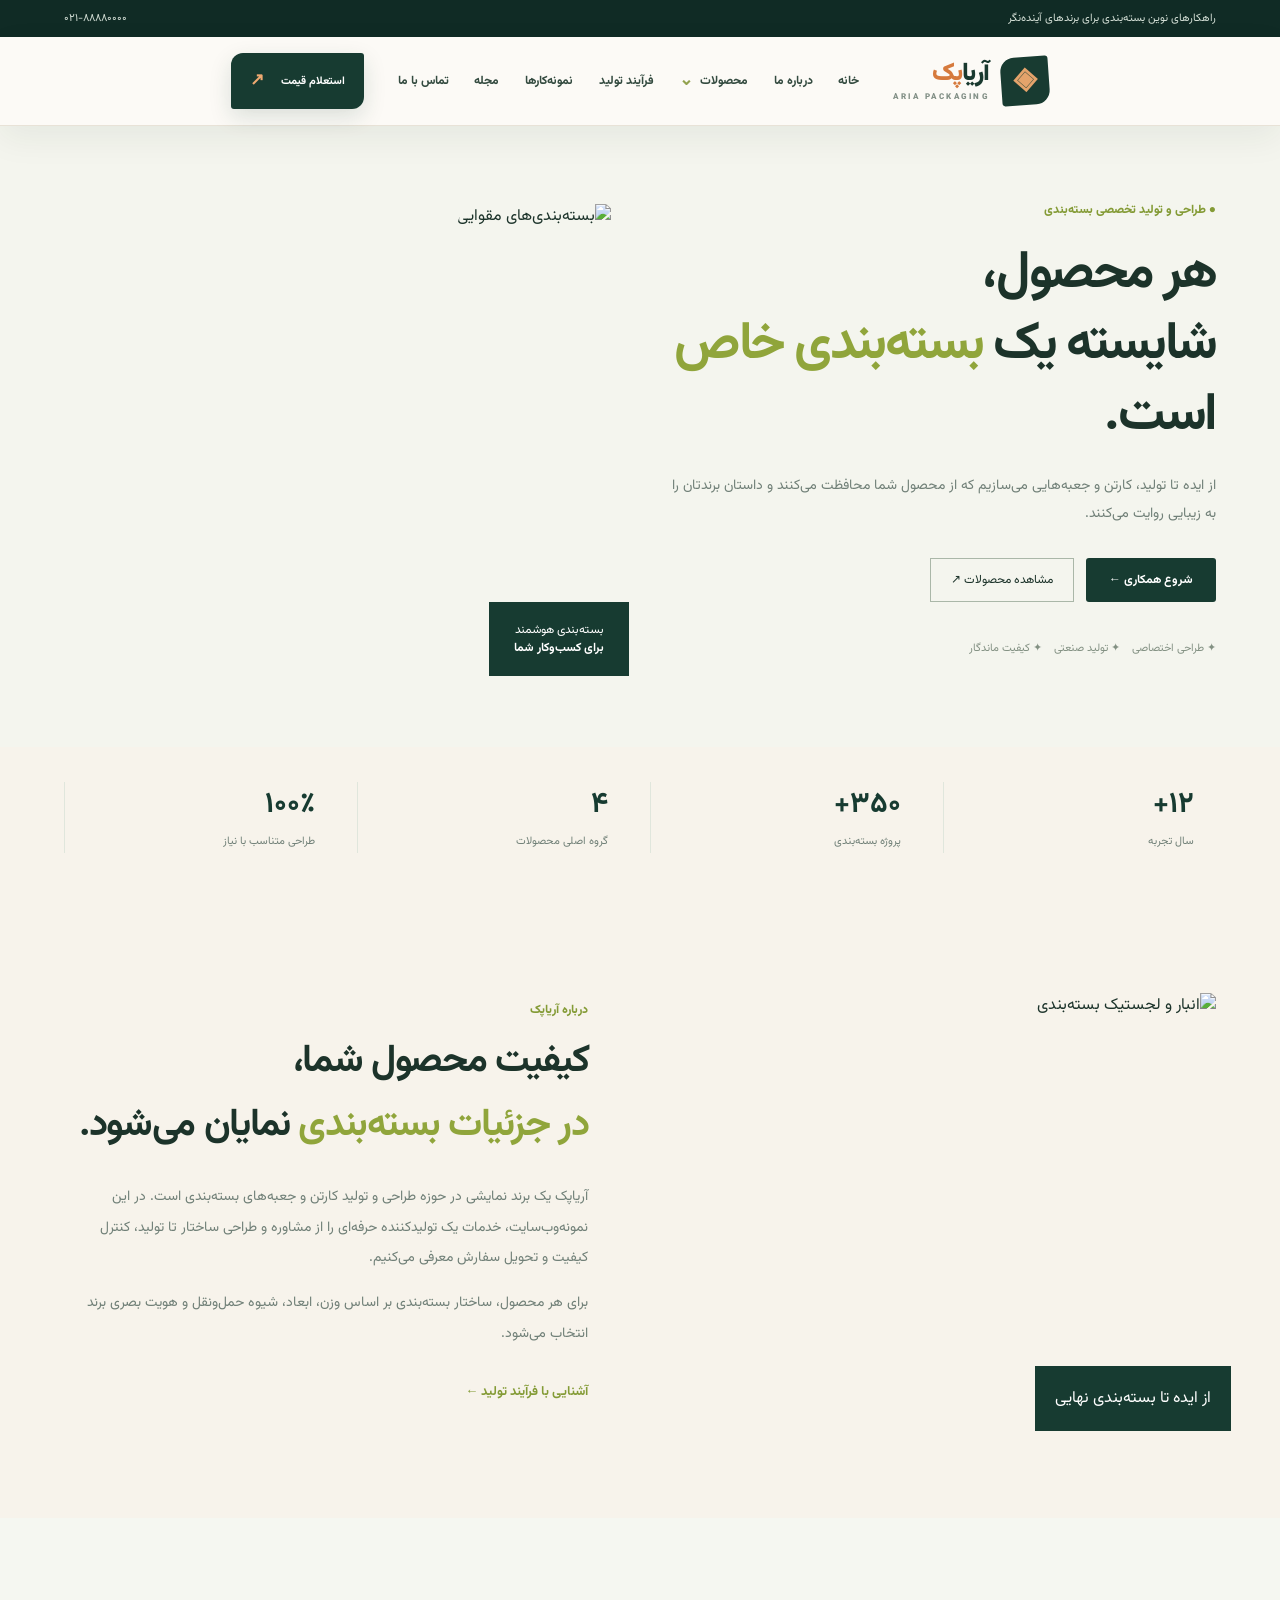
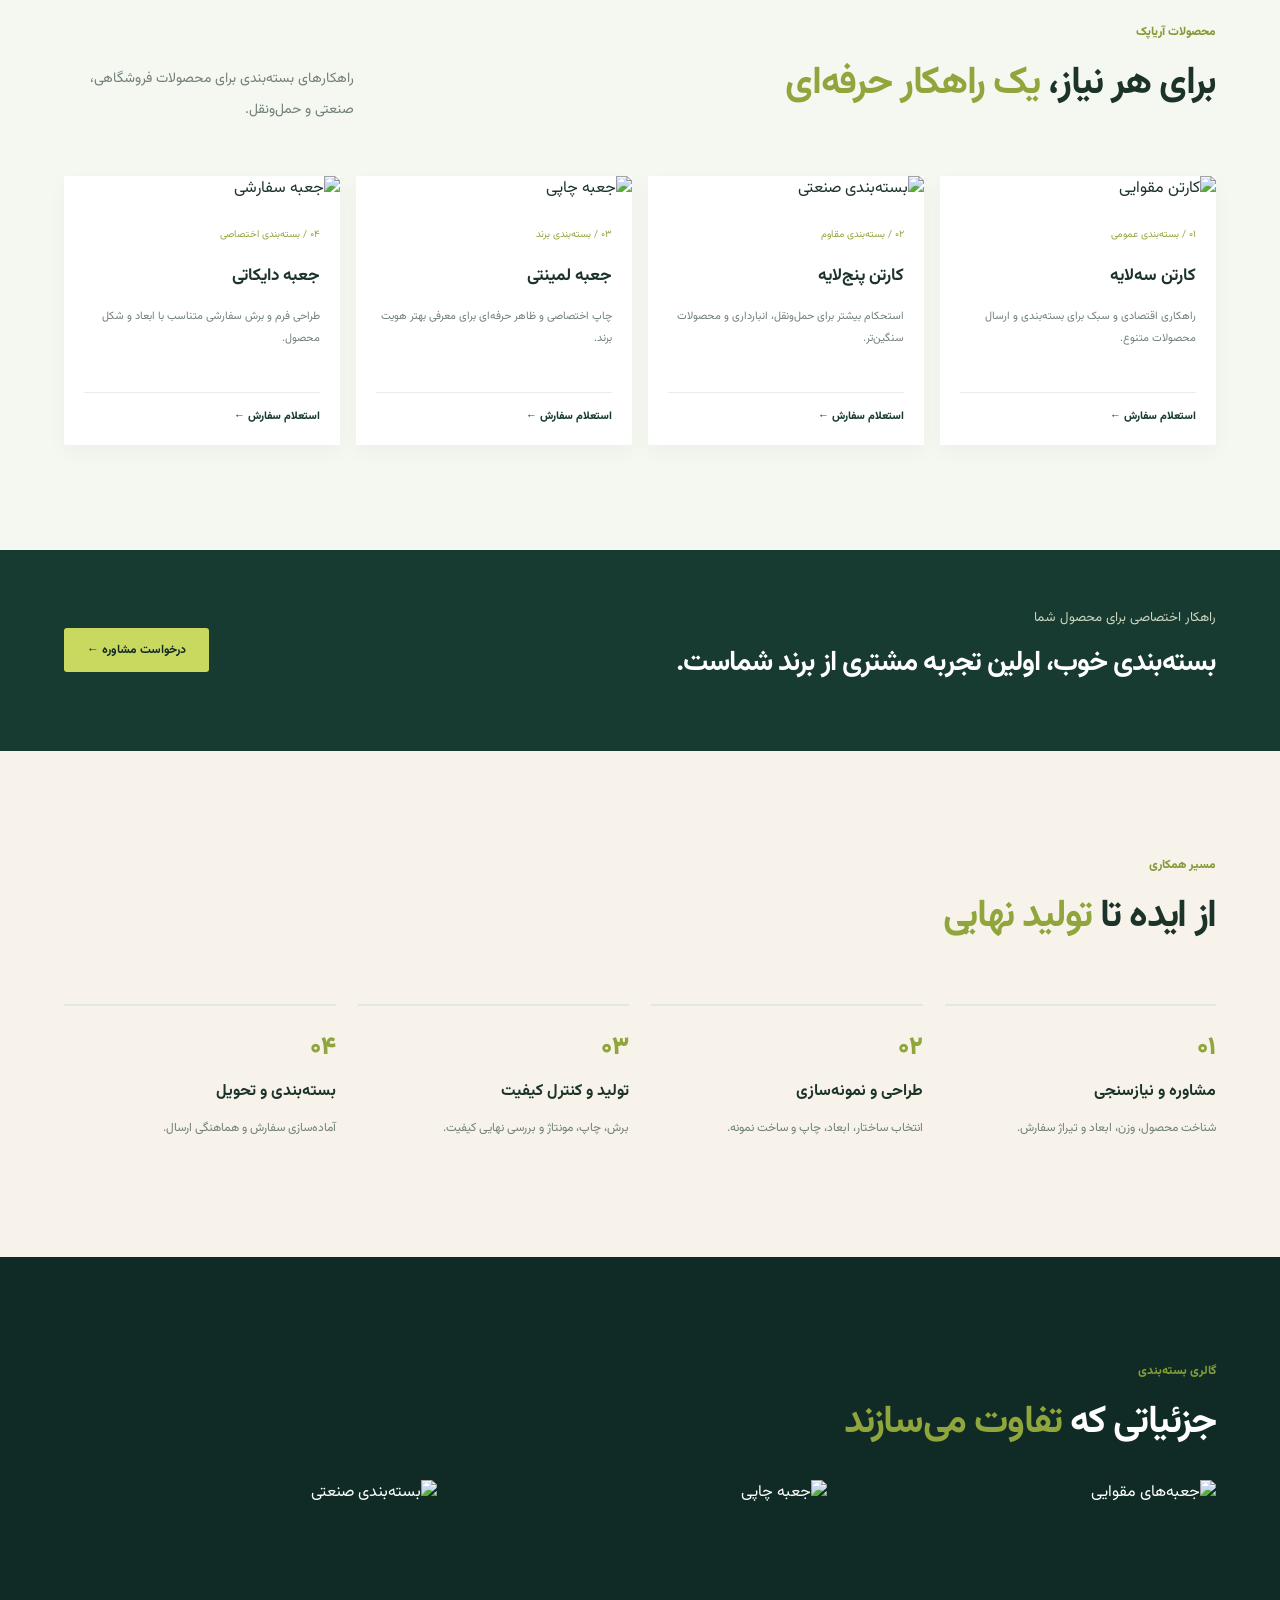
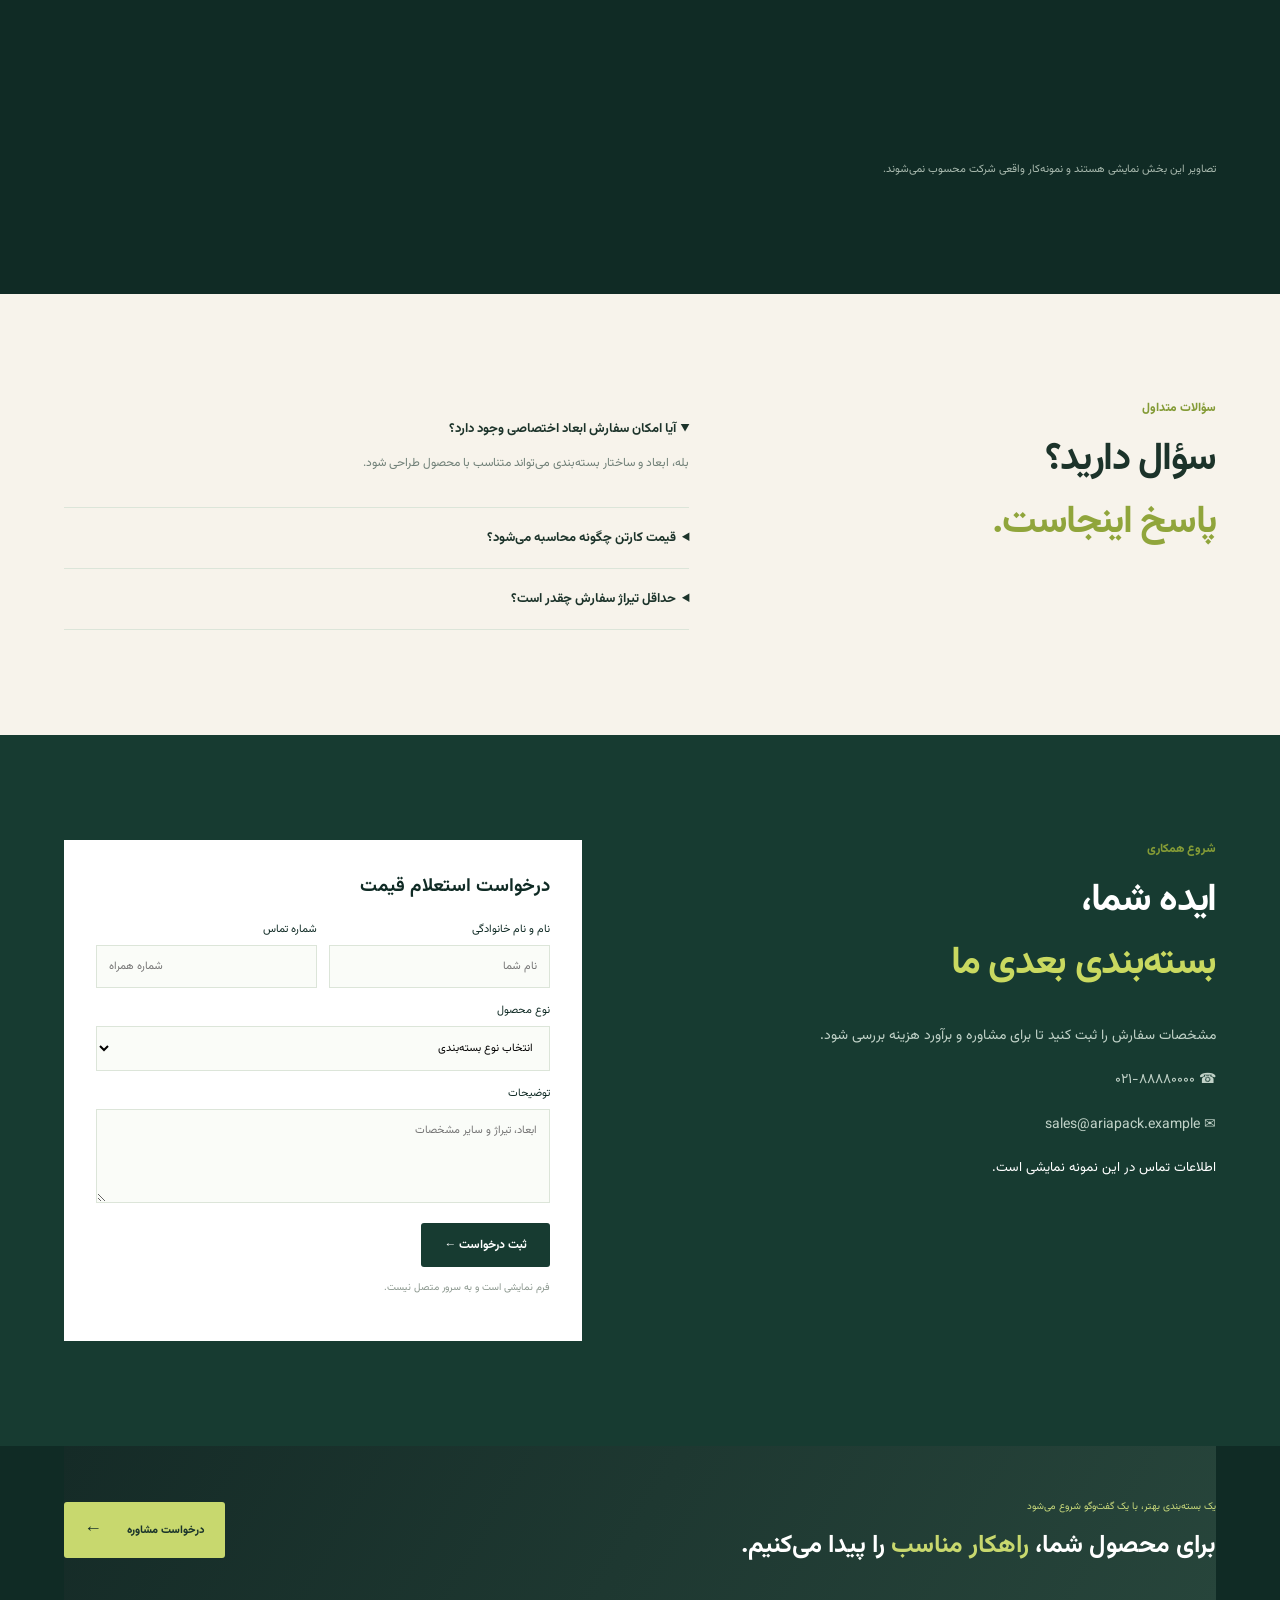
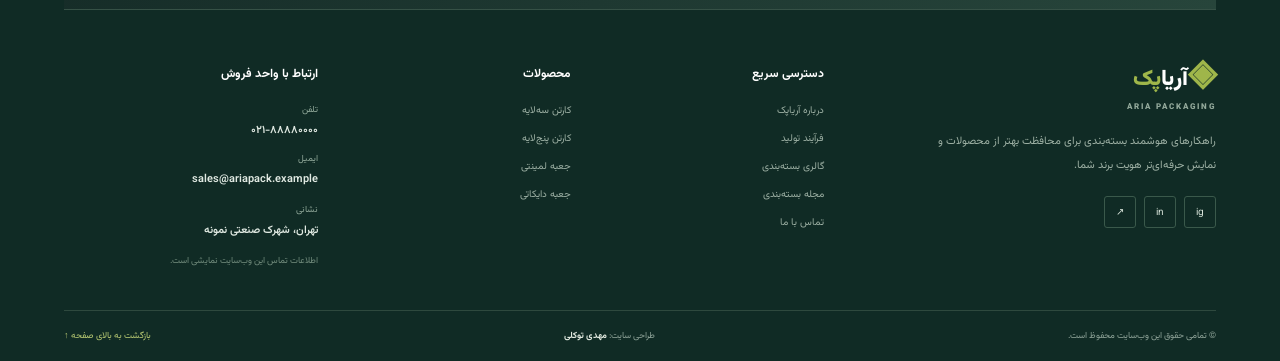
==== commit bc30906f: "Unify navigation links across all AriaPack pages" ====
--- a/index.html
+++ b/index.html
@@ -29,7 +29,8 @@
 </div>
 </div>
 <a class="nav-link" href="production.html">فرآیند تولید</a>
-<a class="nav-link" href="portfolio.html">نمونه‌کارها</a>\n<a class="nav-link" href="articles.html">مجله</a>
+<a class="nav-link" href="portfolio.html">نمونه‌کارها</a>
+<a class="nav-link" href="articles.html">مجله</a>
 <a class="nav-link" href="contact.html">تماس با ما</a>
 <div class="mobile-nav-footer"><strong>برای بسته‌بندی بعدی آماده‌اید؟</strong><p>برای مشاوره و استعلام سفارش با ما در ارتباط باشید.</p><a href="contact.html">درخواست مشاوره <span>←</span></a></div></nav>
 <a class="mobile-quote" href="contact.html" aria-label="استعلام قیمت">استعلام قیمت <span>↗</span></a><a class="header-cta" href="contact.html"><span>استعلام قیمت</span><b>↗</b></a>
